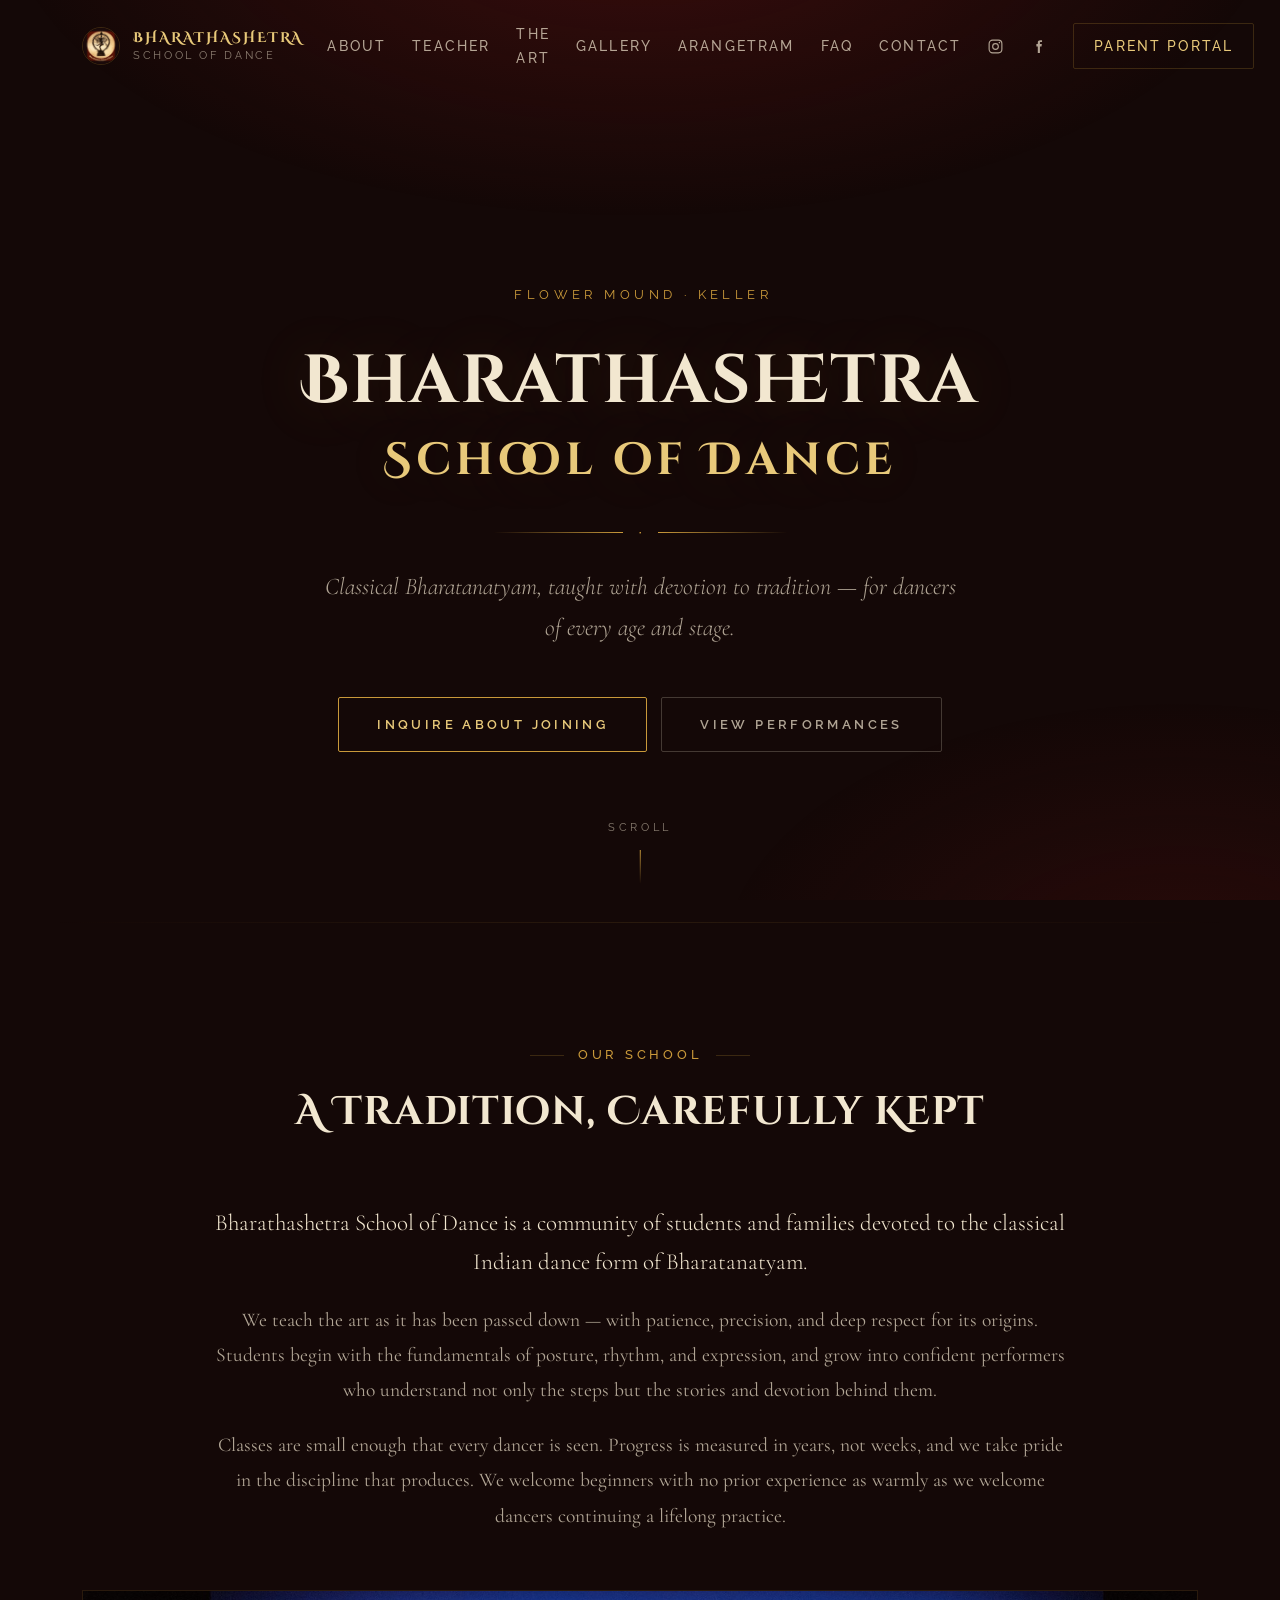
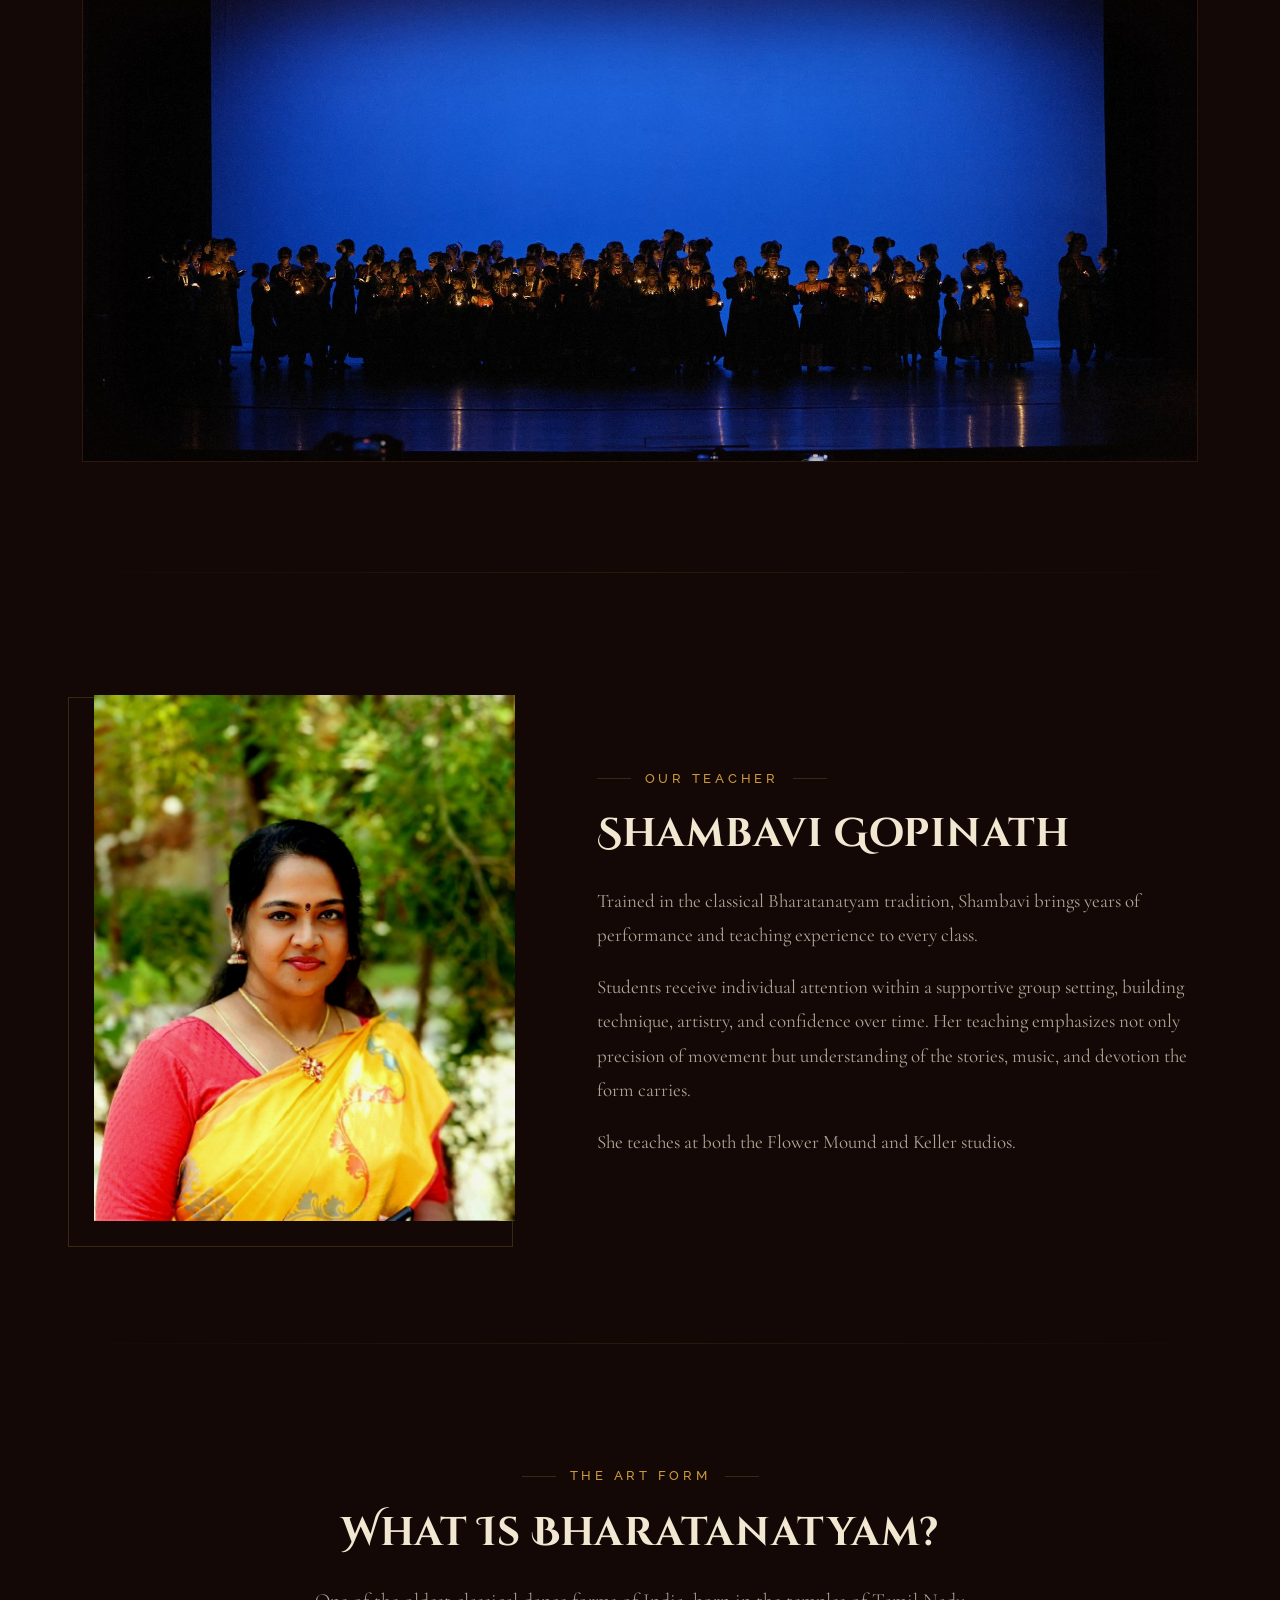
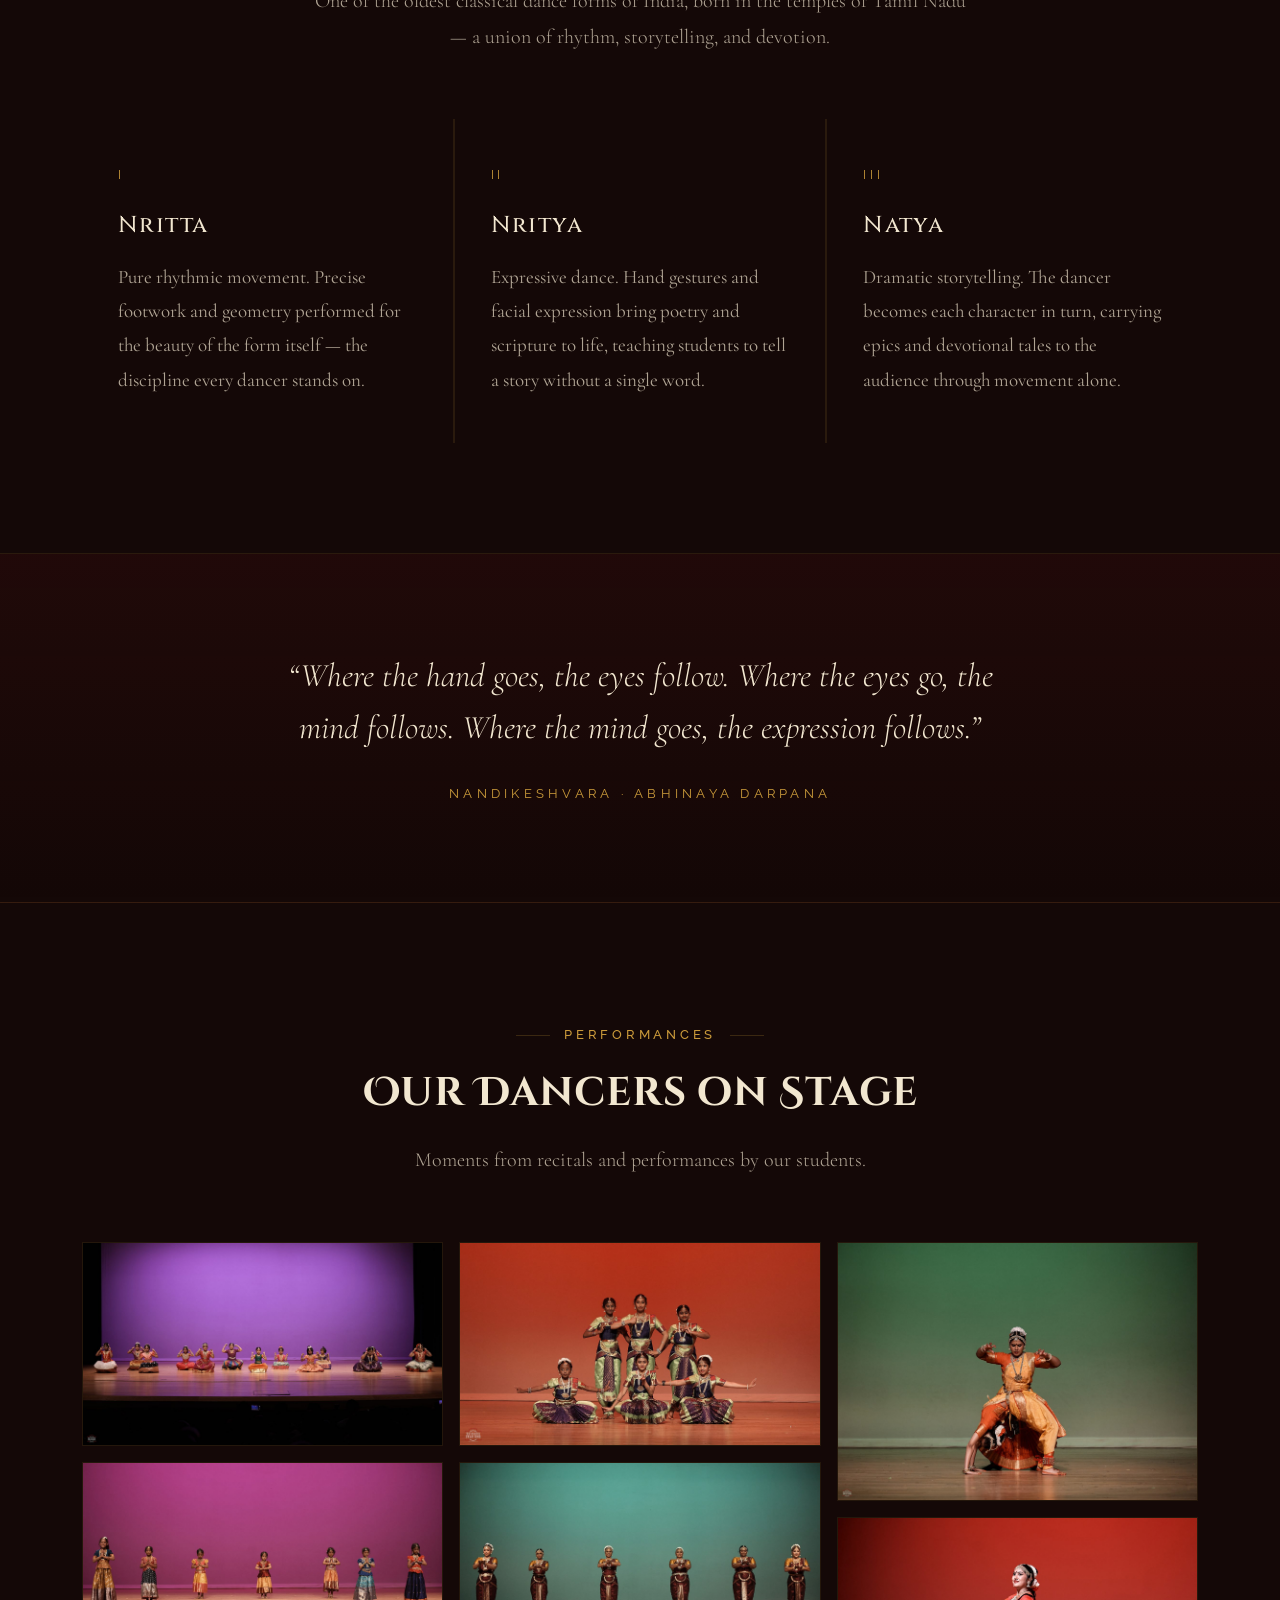
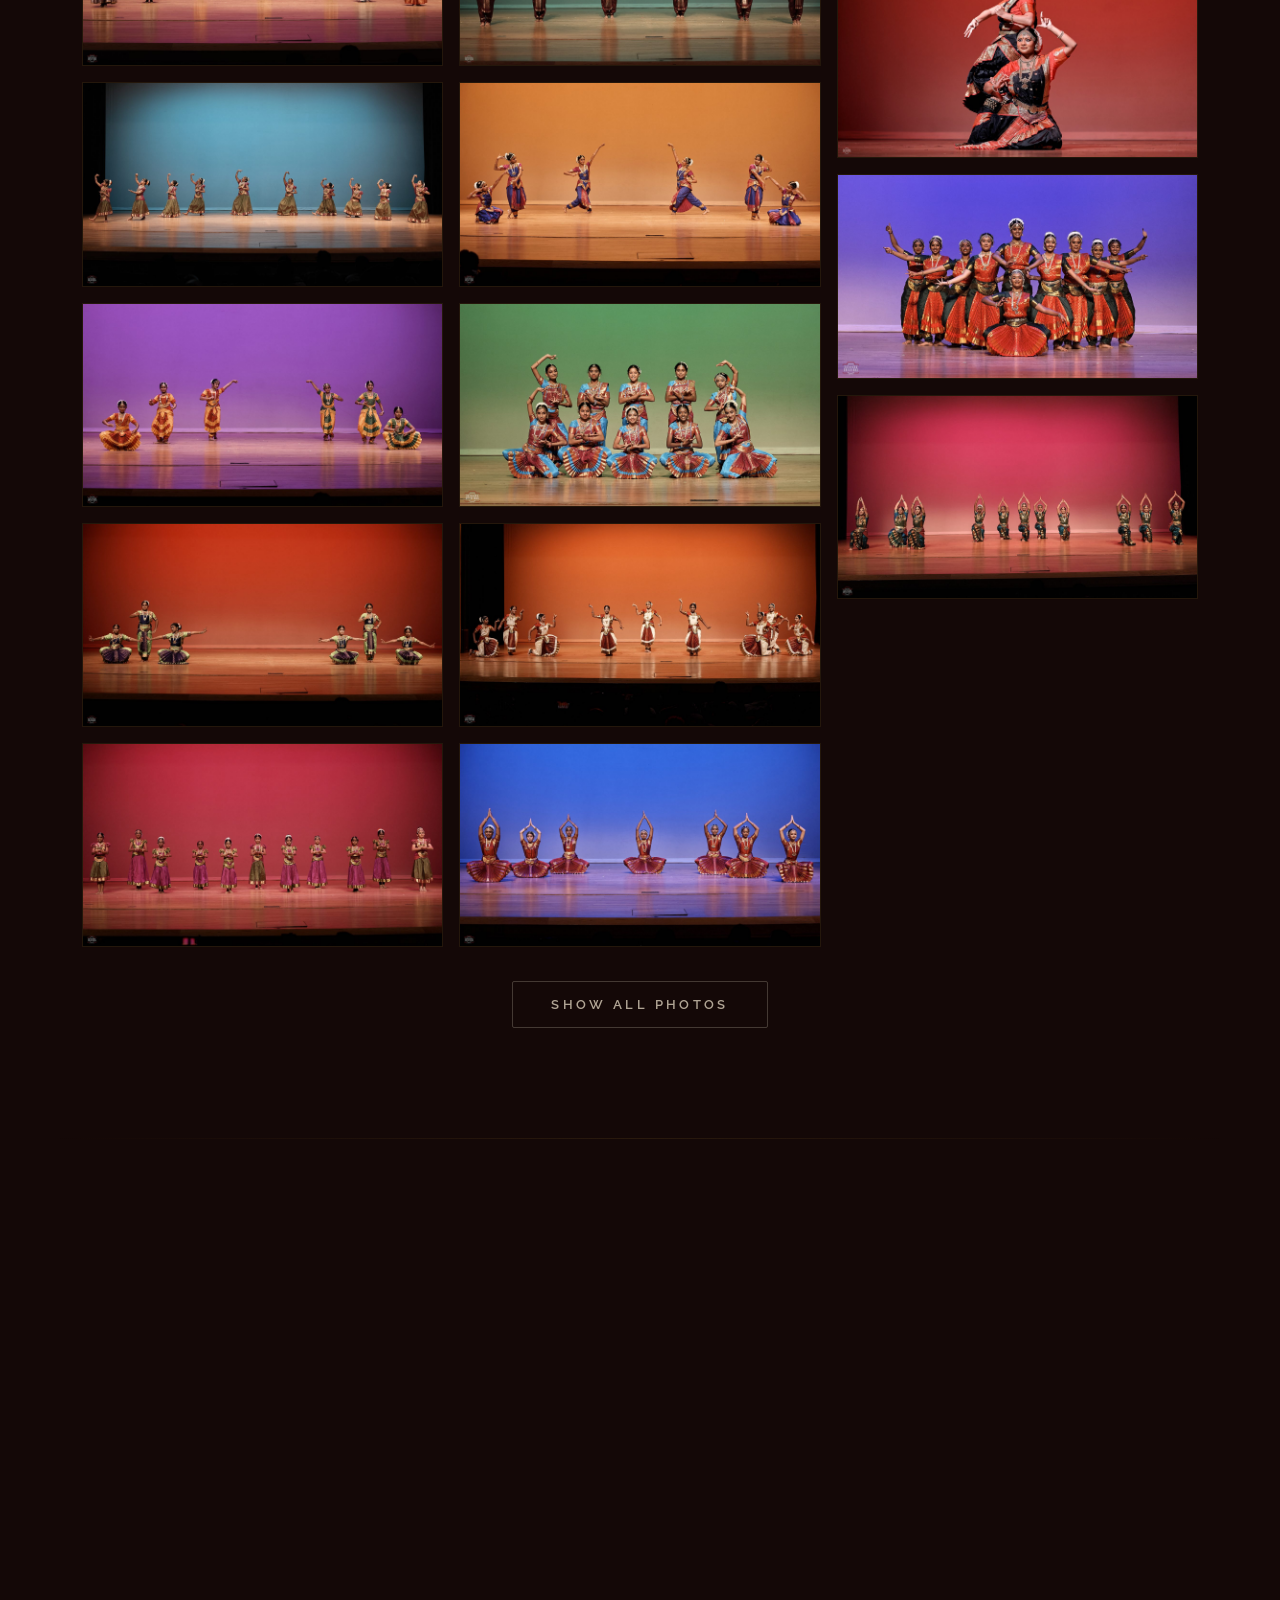
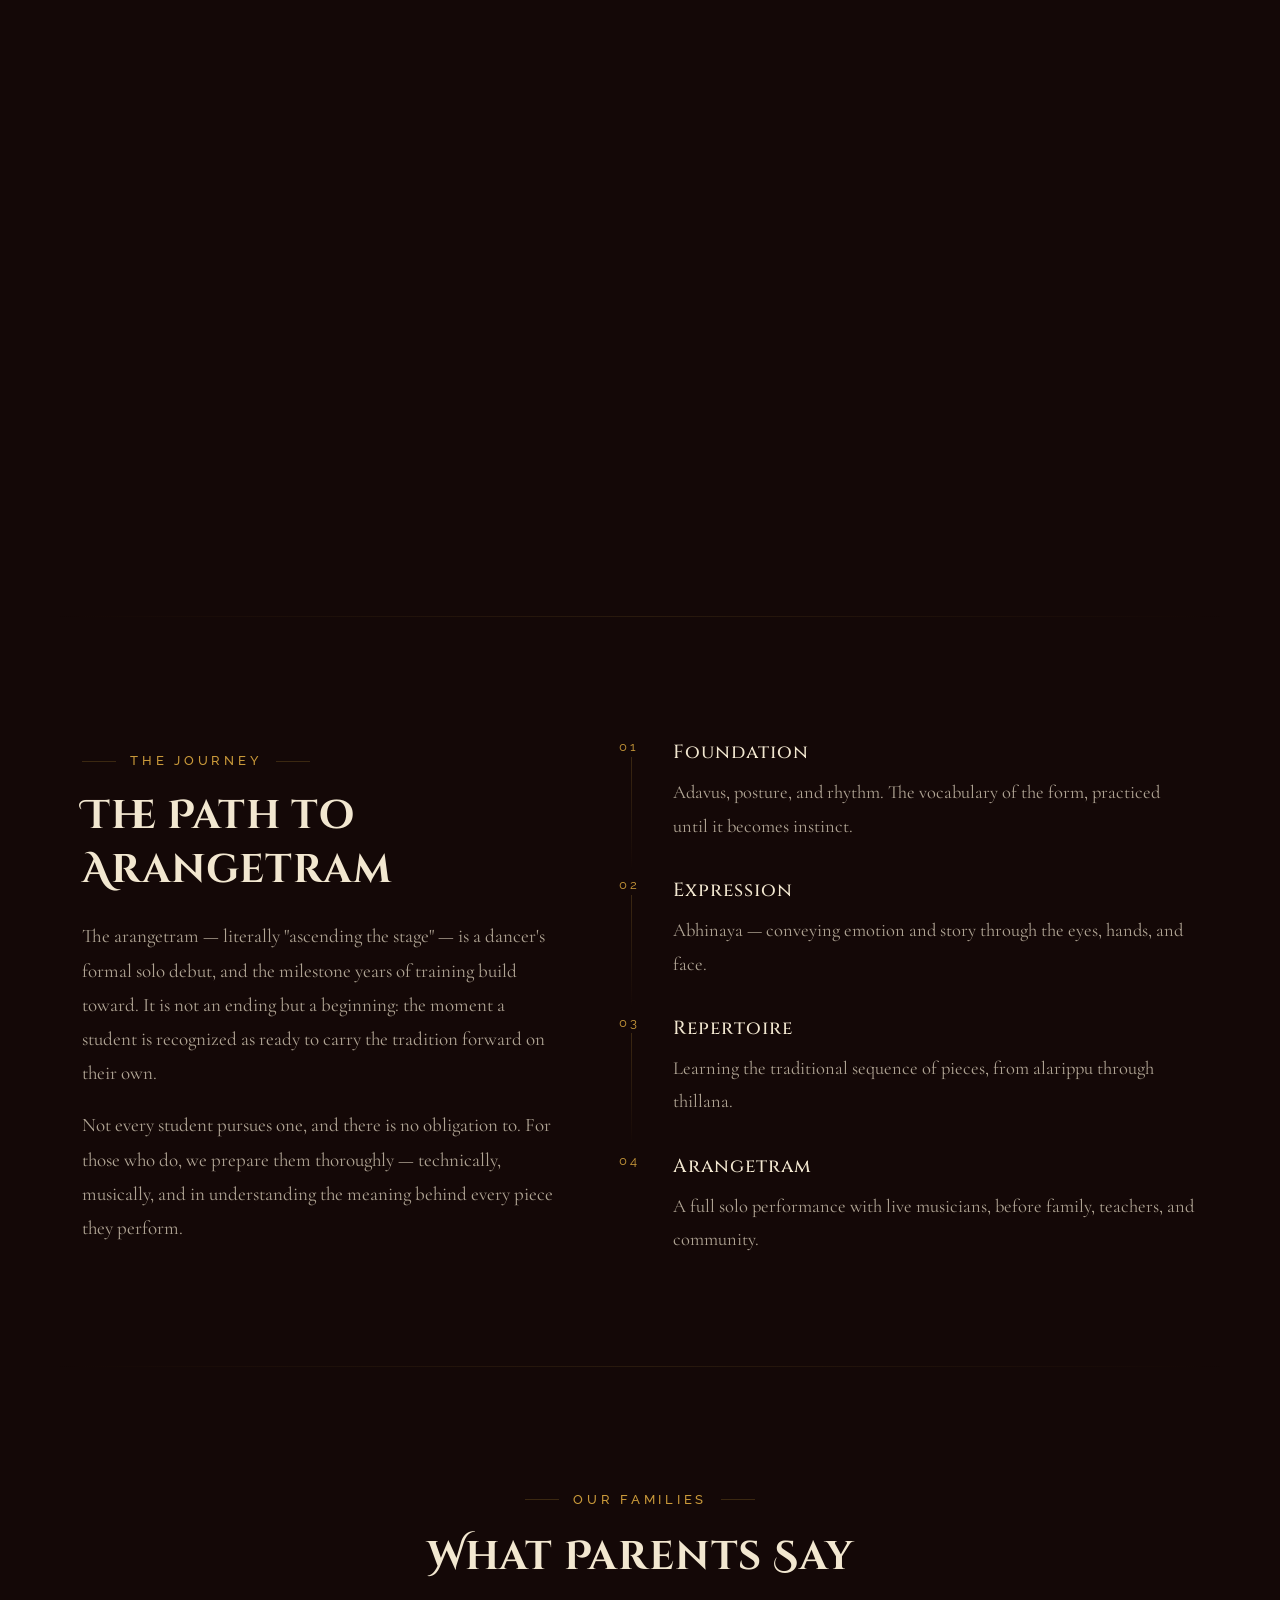
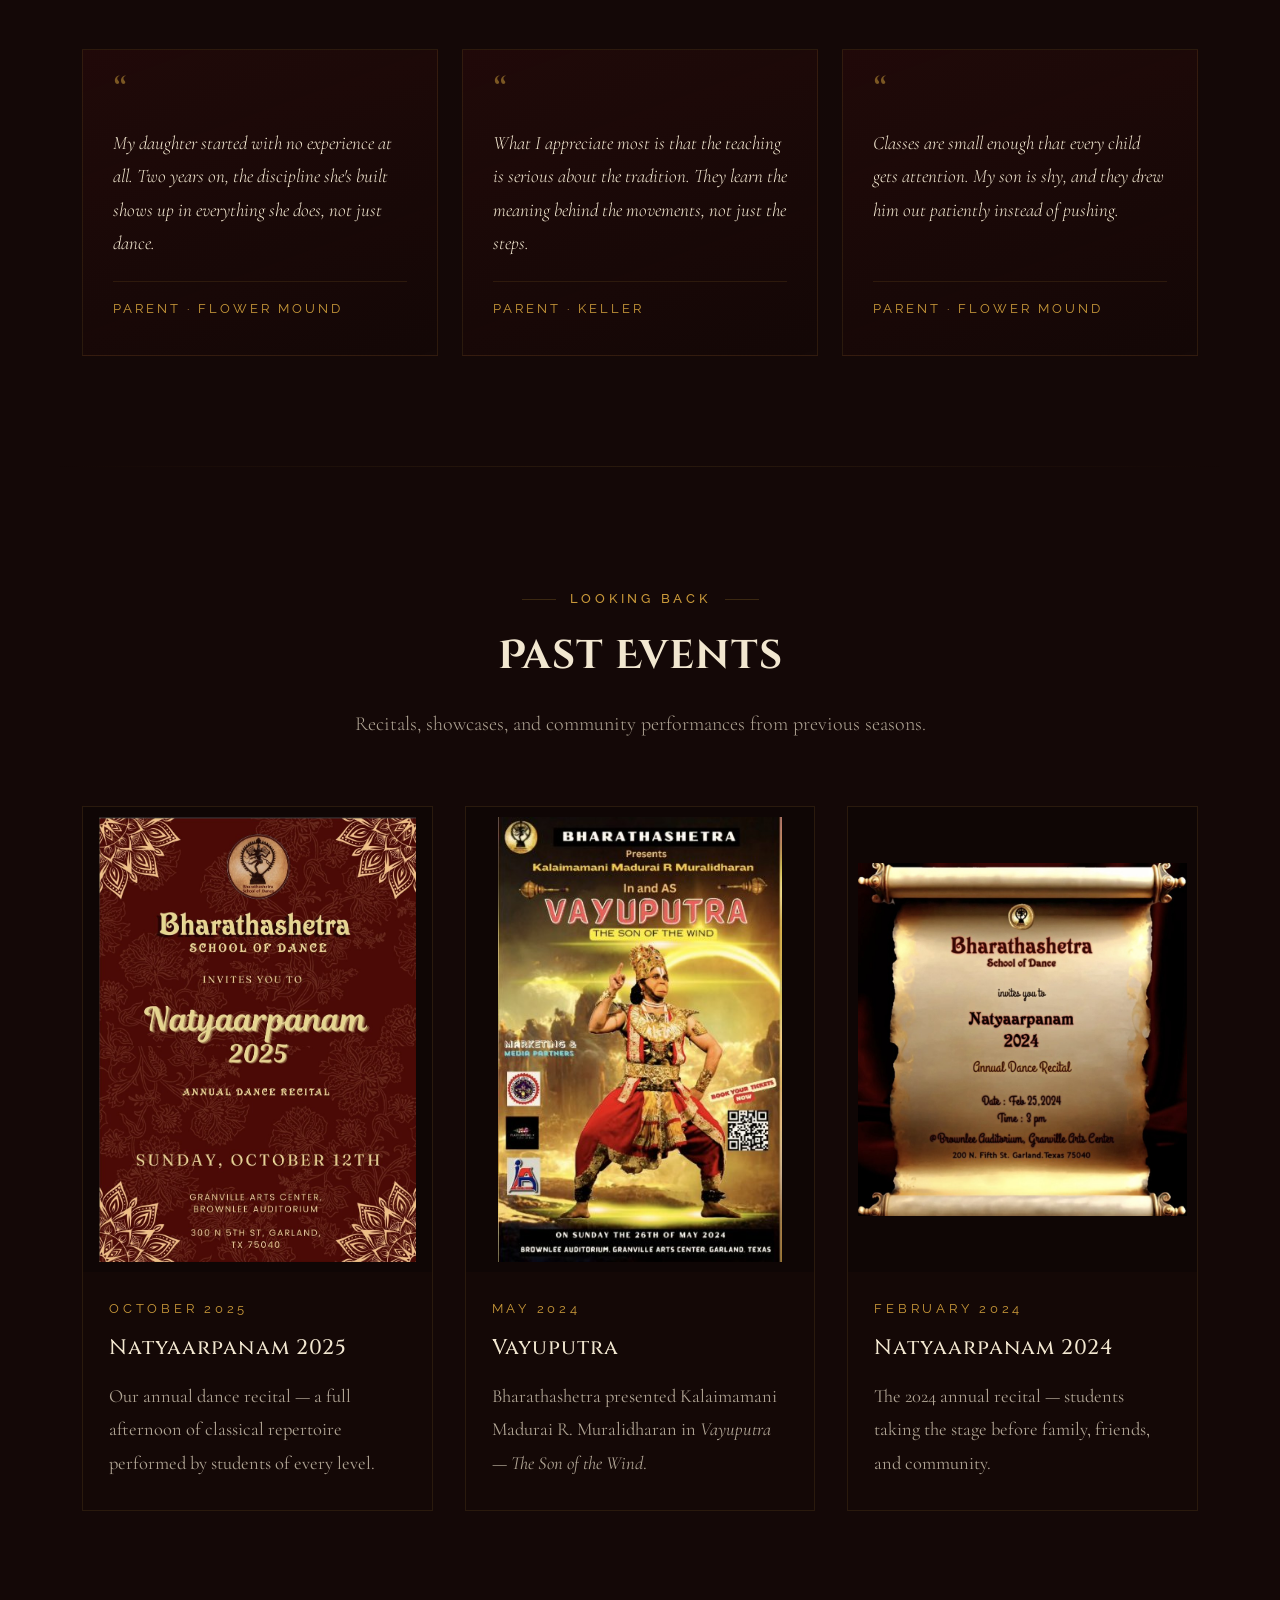
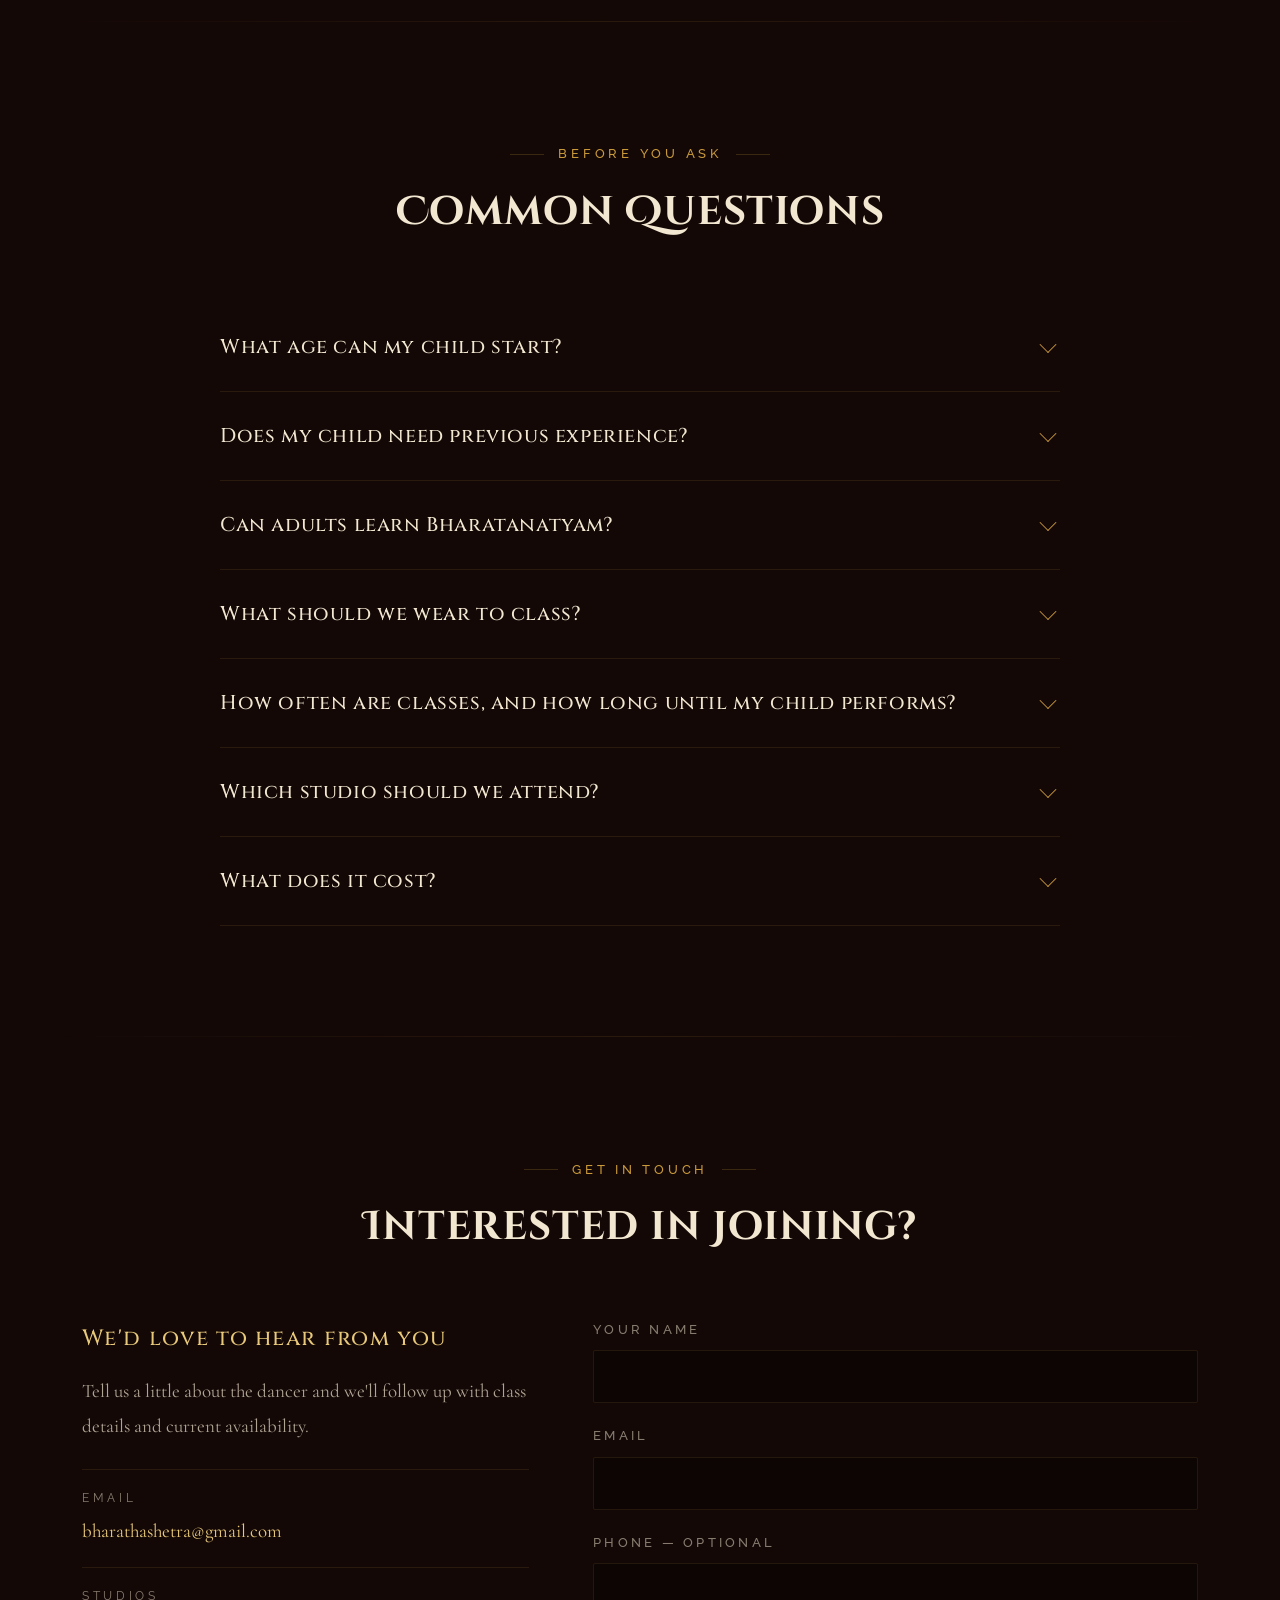
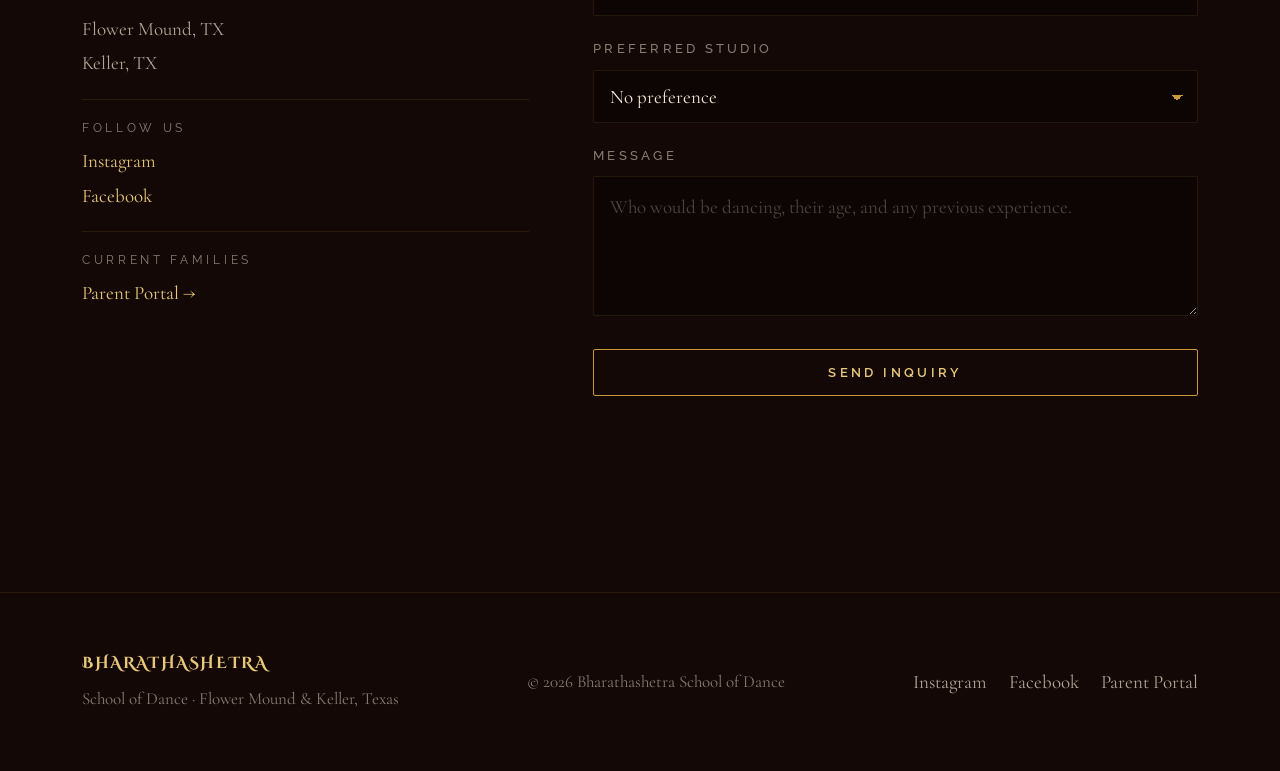
==== site/index.html @ bcf0fc91 "Add Facebook links" ====
<!DOCTYPE html>
<html lang="en">
<head>
<meta charset="UTF-8">
<meta name="viewport" content="width=device-width, initial-scale=1.0, viewport-fit=cover">
<title>Bharathashetra School of Dance | Classical Bharatanatyam</title>

<!-- ===== EDIT ME: this text appears in Google search results ===== -->
<meta name="description" content="Bharathashetra School of Dance offers classical Bharatanatyam training in Flower Mound and Keller, Texas. Classical training for all ages, rooted in tradition. Inquire about joining.">
<meta name="theme-color" content="#140807">
<link rel="canonical" href="https://bharathashetra.org/">

<meta property="og:type" content="website">
<meta property="og:title" content="Bharathashetra School of Dance">
<meta property="og:description" content="Classical Bharatanatyam training in Flower Mound and Keller, Texas — rooted in tradition, for dancers of every age.">
<meta property="og:url" content="https://bharathashetra.org/">
<meta property="og:image" content="https://bharathashetra.org/images/og-image.jpg">
<meta property="og:image:width" content="1200">
<meta property="og:image:height" content="630">
<meta property="og:site_name" content="Bharathashetra School of Dance">
<meta name="twitter:card" content="summary_large_image">

<link rel="icon" type="image/png" sizes="32x32" href="icons/favicon-32.png">
<link rel="apple-touch-icon" href="icons/apple-touch-icon.png">

<!-- ===== ANALYTICS =====
     Privacy-friendly, no cookies, so no cookie banner is required.
     Sign up at plausible.io (or usefathom.com), add bharathashetra.org as a
     site, then uncomment ONE of these lines.

<script defer data-domain="bharathashetra.org" src="https://plausible.io/js/script.js"></script>
<script src="https://cdn.usefathom.com/script.js" data-site="YOUR_SITE_ID" defer></script>
-->

<link rel="preconnect" href="https://fonts.googleapis.com">
<link rel="preconnect" href="https://fonts.gstatic.com" crossorigin>
<link href="https://fonts.googleapis.com/css2?family=Cinzel+Decorative:wght@400;700&family=Cinzel:wght@400;500;600&family=Cormorant+Garamond:ital,wght@0,300;0,400;0,500;0,600;1,300;1,400&family=Raleway:wght@300;400;500;600&display=swap" rel="stylesheet">

<script type="application/ld+json">
{
  "@context": "https://schema.org",
  "@type": "DanceSchool",
  "@id": "https://bharathashetra.org/#school",
  "name": "Bharathashetra School of Dance",
  "description": "Classical Bharatanatyam training for students of all ages, with studios in Flower Mound and Keller, Texas.",
  "url": "https://bharathashetra.org",
  "image": "https://bharathashetra.org/images/og-image.jpg",
  "email": "bharathashetra@gmail.com",
  "sameAs": [
    "https://www.instagram.com/bharathashetra/",
    "https://www.facebook.com/LearnBharathanatyam/"
  ],
  "employee": {
    "@type": "Person",
    "name": "Shambavi Gopinath",
    "jobTitle": "Bharatanatyam Instructor"
  },
  "areaServed": [
    { "@type": "City", "name": "Flower Mound" },
    { "@type": "City", "name": "Keller" },
    { "@type": "City", "name": "Dallas" },
    { "@type": "City", "name": "Fort Worth" }
  ],
  "location": [
    {
      "@type": "Place",
      "name": "Bharathashetra School of Dance — Flower Mound",
      "address": {
        "@type": "PostalAddress",
        "addressLocality": "Flower Mound",
        "addressRegion": "TX",
        "addressCountry": "US"
      }
    },
    {
      "@type": "Place",
      "name": "Bharathashetra School of Dance — Keller",
      "address": {
        "@type": "PostalAddress",
        "addressLocality": "Keller",
        "addressRegion": "TX",
        "addressCountry": "US"
      }
    }
  ]
}
</script>

<!-- FAQ structured data: lets Google show these Q&As directly in results.
     Keep the text here in sync with the FAQ section further down the page. -->
<script type="application/ld+json">
{
  "@context": "https://schema.org",
  "@type": "FAQPage",
  "mainEntity": [
    {
      "@type": "Question",
      "name": "What age can my child start learning Bharatanatyam?",
      "acceptedAnswer": { "@type": "Answer", "text": "Most students begin between ages five and seven, when they can hold focus for a full class and follow rhythmic instruction. We have started dancers both younger and considerably older." }
    },
    {
      "@type": "Question",
      "name": "Does my child need previous dance experience?",
      "acceptedAnswer": { "@type": "Answer", "text": "No. Most of our students begin with none. Beginners are grouped together and taught from the very first position." }
    },
    {
      "@type": "Question",
      "name": "Can adults learn Bharatanatyam?",
      "acceptedAnswer": { "@type": "Answer", "text": "Yes. Adult beginners are welcome, including parents who danced as children and want to return to it." }
    },
    {
      "@type": "Question",
      "name": "What should we wear to class?",
      "acceptedAnswer": { "@type": "Answer", "text": "Comfortable clothing that allows free movement, typically a kurti or leggings with a fitted top. Dance is performed barefoot. Costumes and ankle bells are only needed for performances." }
    },
    {
      "@type": "Question",
      "name": "Where are your studios located?",
      "acceptedAnswer": { "@type": "Answer", "text": "We teach in Flower Mound and Keller, Texas. Most families choose whichever studio is closer to them." }
    }
  ]
}
</script>

<style>
:root{
  --ink:#140807;
  --ink-2:#1D0D0B;
  --crimson:#6E1414;
  --gold:#C9993A;
  --gold-lt:#E8C97A;
  --cream:#F2E7D0;
  --muted:rgba(242,231,208,.70);
  --faint:rgba(242,231,208,.52);
  --hair:rgba(201,153,58,.22);
  --hair-2:rgba(201,153,58,.12);
  --max:1180px;
}

*{margin:0;padding:0;box-sizing:border-box}
html{scroll-behavior:smooth;-webkit-text-size-adjust:100%}

body{
  background:var(--ink);
  color:var(--cream);
  font-family:'Cormorant Garamond',Georgia,serif;
  font-size:19px;
  line-height:1.8;
  font-weight:400;
  overflow-x:hidden;
  -webkit-font-smoothing:antialiased;
}

body::before{
  content:'';position:fixed;inset:0;z-index:0;pointer-events:none;
  background:
    radial-gradient(ellipse 80% 55% at 50% -10%, rgba(110,20,20,.42), transparent 62%),
    radial-gradient(ellipse 60% 50% at 92% 108%, rgba(110,20,20,.24), transparent 60%);
}
.wrap{position:relative;z-index:1}

::selection{background:rgba(201,153,58,.28);color:#fff}

a{color:inherit}
img{display:block;max-width:100%}

:focus-visible{outline:2px solid var(--gold);outline-offset:3px;border-radius:2px}

.skip{
  position:absolute;left:-9999px;top:0;z-index:999;
  background:var(--gold);color:var(--ink);padding:12px 22px;
  font-family:'Raleway',sans-serif;font-size:13px;letter-spacing:.2em;
  text-transform:uppercase;text-decoration:none;
}
.skip:focus{left:12px;top:12px}

/* ============ NAV ============ */
.nav{
  position:sticky;top:0;z-index:200;
  border-bottom:1px solid transparent;
  transition:background .4s ease,border-color .4s ease,backdrop-filter .4s;
}
.nav.stuck{
  background:rgba(20,8,7,.88);
  backdrop-filter:blur(14px) saturate(140%);
  border-bottom-color:var(--hair-2);
}
.nav-in{
  max-width:var(--max);margin:0 auto;
  display:flex;align-items:center;justify-content:space-between;gap:24px;
  padding:18px 32px;
}
.brand{display:flex;align-items:center;gap:13px;text-decoration:none;flex-shrink:0}
.brand img{width:38px;height:38px;border-radius:50%;border:1px solid var(--hair)}
.brand-txt{display:flex;flex-direction:column;line-height:1.15}
.brand-txt b{
  font-family:'Cinzel Decorative',cursive;font-weight:700;font-size:14px;
  letter-spacing:.14em;color:var(--gold-lt);
}
.brand-txt span{
  font-family:'Raleway',sans-serif;font-size:11px;font-weight:400;
  letter-spacing:.24em;text-transform:uppercase;color:var(--faint);margin-top:3px;
}

.links{display:flex;align-items:center;gap:26px}
.links a{
  position:relative;font-family:'Raleway',sans-serif;font-size:13.5px;font-weight:500;
  letter-spacing:.16em;text-transform:uppercase;color:var(--muted);
  text-decoration:none;padding:4px 0;transition:color .3s;
}
.links a::after{
  content:'';position:absolute;left:0;bottom:0;width:0;height:1px;
  background:var(--gold);transition:width .35s ease;
}
.links a:hover{color:var(--gold-lt)}
.links a:hover::after{width:100%}
.links a.pill{
  border:1px solid var(--hair);color:var(--gold-lt);
  padding:10px 20px;border-radius:2px;transition:background .3s,border-color .3s;
  white-space:nowrap;
}
.links a.pill::after{display:none}
.links a.pill:hover{background:rgba(201,153,58,.10);border-color:var(--gold)}

.links a.ig{display:flex;align-items:center;color:var(--muted);padding:0}
.links a.ig::after{display:none}
.links a.ig:hover{color:var(--gold-lt)}

.burger{display:none;background:none;border:0;cursor:pointer;padding:8px;flex-shrink:0}
.burger span{display:block;width:24px;height:1.5px;background:var(--gold-lt);margin:5px 0;transition:.3s}
.burger.open span:nth-child(1){transform:translateY(6.5px) rotate(45deg)}
.burger.open span:nth-child(2){opacity:0}
.burger.open span:nth-child(3){transform:translateY(-6.5px) rotate(-45deg)}

/* ============ HERO ============ */
.hero{
  min-height:92vh;display:flex;flex-direction:column;
  align-items:center;justify-content:center;text-align:center;
  padding:120px 24px 100px;position:relative;
}
.hero .kicker{
  font-family:'Raleway',sans-serif;font-size:13px;font-weight:400;
  letter-spacing:.34em;text-transform:uppercase;color:var(--gold);
  margin-bottom:34px;padding-left:.5em;
}
.hero h1{
  font-family:'Cinzel Decorative',cursive;font-weight:700;
  font-size:clamp(30px,6.2vw,68px);line-height:1.24;letter-spacing:.02em;
  color:var(--cream);
  text-shadow:0 2px 60px rgba(201,153,58,.16);
}
.hero h1 em{
  display:block;font-style:normal;color:var(--gold-lt);
  font-size:.66em;margin-top:.18em;letter-spacing:.1em;
}
.ornament{display:flex;align-items:center;gap:16px;margin:40px 0 30px}
.ornament i{display:block;width:clamp(60px,14vw,130px);height:1px;background:linear-gradient(90deg,transparent,var(--gold))}
.ornament i:last-child{background:linear-gradient(90deg,var(--gold),transparent)}
.ornament b{color:var(--gold);font-size:9px;transform:rotate(45deg);line-height:1}
.hero p{
  font-size:clamp(19px,2.1vw,24px);font-weight:300;font-style:italic;
  color:var(--muted);max-width:640px;line-height:1.7;
}
.cta{display:flex;gap:14px;margin-top:48px;flex-wrap:wrap;justify-content:center}

.btn{
  display:inline-block;padding:15px 38px;border-radius:2px;
  font-family:'Raleway',sans-serif;font-size:13px;font-weight:600;
  letter-spacing:.26em;text-transform:uppercase;text-decoration:none;
  cursor:pointer;transition:all .35s cubic-bezier(.2,.7,.3,1);
}
.btn-a{border:1px solid var(--gold);color:var(--gold-lt);background:transparent}
.btn-a:hover{background:var(--gold);color:var(--ink);transform:translateY(-2px)}
.btn-b{border:1px solid rgba(242,231,208,.22);color:var(--muted);background:transparent}
.btn-b:hover{border-color:var(--gold);color:var(--gold-lt);transform:translateY(-2px)}

.scroll-hint{
  position:absolute;bottom:38px;left:50%;transform:translateX(-50%);
  font-family:'Raleway',sans-serif;font-size:11px;letter-spacing:.34em;
  text-transform:uppercase;color:var(--faint);
}
.scroll-hint::after{
  content:'';display:block;width:1px;height:34px;margin:12px auto 0;
  background:linear-gradient(var(--gold),transparent);
}

/* ============ SECTIONS ============ */
section{max-width:var(--max);margin:0 auto;padding:110px 32px}
.section-head{text-align:center;margin-bottom:64px}
.eyebrow{
  display:inline-flex;align-items:center;gap:14px;
  font-family:'Raleway',sans-serif;font-size:12.5px;font-weight:500;
  letter-spacing:.3em;text-transform:uppercase;color:var(--gold);
  margin-bottom:20px;
}
.eyebrow::before,.eyebrow::after{content:'';width:34px;height:1px;background:var(--hair)}
h2{
  font-family:'Cinzel Decorative',cursive;font-weight:700;
  font-size:clamp(25px,3.6vw,40px);letter-spacing:.02em;color:var(--cream);line-height:1.34;
}
.lede{
  max-width:660px;margin:22px auto 0;color:var(--muted);
  font-size:20px;font-weight:300;line-height:1.8;
}

.divider{max-width:var(--max);margin:0 auto;height:1px;background:linear-gradient(90deg,transparent,var(--hair-2),transparent)}

/* ---- about ---- */
.split{display:grid;grid-template-columns:1.05fr .95fr;gap:70px;align-items:center}
.split-reverse{grid-template-columns:.85fr 1.15fr}
.prose p{color:var(--muted);margin-bottom:20px;font-size:19.5px}
.prose p:last-child{margin-bottom:0}
.prose .first{
  color:var(--cream);font-size:23px;font-weight:300;line-height:1.72;
}
.prose-wide{max-width:860px;margin:0 auto;text-align:center}

/* Wide stage photo beneath the About copy */
.banner{
  margin-top:56px;position:relative;overflow:hidden;
  border:1px solid var(--hair-2);
}
.banner img{width:100%;height:auto;display:block}
.banner::after{
  content:'';position:absolute;inset:0;pointer-events:none;
  box-shadow:inset 0 0 90px rgba(20,8,7,.55);
}

.figure-frame{position:relative;padding:12px}
.figure-frame::before{
  content:'';position:absolute;inset:0;border:1px solid var(--hair);
  transform:translate(14px,14px);pointer-events:none;
}
/* Offset the frame the other way when the photo sits on the left */
.frame-left::before{transform:translate(-14px,14px)}
.figure-frame img,.figure-frame .ph{
  position:relative;width:100%;aspect-ratio:4/5;object-fit:cover;
  background:rgba(0,0,0,.34);
}
.ph{
  display:flex;align-items:center;justify-content:center;text-align:center;padding:24px;
  color:var(--faint);font-family:'Raleway',sans-serif;font-size:12px;
  letter-spacing:.24em;text-transform:uppercase;line-height:2;
  border:1px dashed var(--hair);
}

/* ---- teacher ---- */
.teacher{
  margin-top:80px;padding:46px 48px;border:1px solid var(--hair-2);
  background:linear-gradient(135deg,rgba(110,20,20,.20),rgba(20,8,7,.42));
  position:relative;
}
.teacher::before{
  content:'';position:absolute;top:0;left:0;width:64px;height:1px;background:var(--gold);
}
.teacher h3{
  font-family:'Cinzel',serif;font-weight:500;font-size:22px;
  letter-spacing:.07em;color:var(--gold-lt);margin-bottom:14px;
}
.teacher p{color:var(--muted)}

/* ---- pillars ---- */
.pillars{display:grid;grid-template-columns:repeat(auto-fit,minmax(270px,1fr));gap:2px;background:var(--hair-2)}
.pillar{
  background:var(--ink);padding:46px 36px;
  transition:background .45s ease;position:relative;
}
.pillar::before{
  content:'';position:absolute;top:0;left:0;right:0;height:2px;
  background:var(--gold);transform:scaleX(0);transform-origin:left;transition:transform .5s ease;
}
.pillar:hover{background:var(--ink-2)}
.pillar:hover::before{transform:scaleX(1)}
.pillar .num{
  font-family:'Raleway',sans-serif;font-size:12px;letter-spacing:.3em;
  color:var(--gold);margin-bottom:18px;
}
.pillar h3{
  font-family:'Cinzel',serif;font-weight:500;font-size:23px;
  letter-spacing:.06em;color:var(--cream);margin-bottom:14px;
}
.pillar p{color:var(--muted);font-size:19px}

/* ---- gallery: masonry columns, handles mixed portrait/landscape ---- */
.gallery{
  column-count:3;column-gap:16px;
}
@media (max-width:900px){ .gallery{column-count:2} }
@media (max-width:560px){ .gallery{column-count:1} }

.gallery figure{
  break-inside:avoid;margin:0 0 16px;position:relative;overflow:hidden;
  border:1px solid var(--hair-2);background:rgba(0,0,0,.34);cursor:zoom-in;
  display:block;
}
.gallery img{
  width:100%;height:auto;display:block;
  transition:transform .9s cubic-bezier(.2,.7,.3,1),opacity .5s;
}
.gallery figure:hover img{transform:scale(1.05)}
.gallery figure::after{
  content:'';position:absolute;inset:0;
  background:rgba(20,8,7,.28);opacity:0;transition:opacity .4s;pointer-events:none;
}
.gallery figure:hover::after{opacity:1}
.gallery .ph{aspect-ratio:4/3;min-height:200px}

.gallery-more{text-align:center;margin-top:34px}

/* ---- lightbox ---- */
.lb{
  position:fixed;inset:0;z-index:900;display:none;
  background:rgba(10,4,4,.96);backdrop-filter:blur(6px);
  align-items:center;justify-content:center;padding:64px 24px;
}
.lb.open{display:flex}
.lb img{max-width:min(1200px,92vw);max-height:86vh;width:auto;height:auto;object-fit:contain}
.lb-btn{
  position:absolute;border:1px solid var(--hair);background:rgba(20,8,7,.7);
  color:var(--gold-lt);cursor:pointer;display:flex;align-items:center;justify-content:center;
  transition:background .3s,color .3s;
}
.lb-btn:hover{background:var(--gold);color:var(--ink)}
.lb-close{top:22px;right:22px;width:46px;height:46px;font-size:20px;line-height:1}
.lb-prev,.lb-next{top:50%;transform:translateY(-50%);width:54px;height:54px;font-size:22px;line-height:1}
.lb-prev{left:22px}
.lb-next{right:22px}
.lb-count{
  position:absolute;bottom:24px;left:50%;transform:translateX(-50%);
  font-family:'Raleway',sans-serif;font-size:13px;letter-spacing:.28em;color:var(--faint);
}
@media (max-width:620px){
  .lb{padding:56px 10px}
  .lb-prev,.lb-next{width:44px;height:44px;font-size:18px}
  .lb-prev{left:8px} .lb-next{right:8px}
}

/* ---- events ---- */
.events{display:grid;grid-template-columns:repeat(auto-fit,minmax(280px,1fr));gap:32px}
.event{border:1px solid var(--hair-2);background:rgba(20,8,7,.5);transition:border-color .4s,transform .4s}
.event:hover{border-color:var(--hair);transform:translateY(-4px)}
/* contain, not cover: posters carry dates and venue text that must not be
   cropped, and they arrive in assorted aspect ratios. */
.event .poster,.event .ph{
  width:100%;aspect-ratio:3/4;object-fit:contain;
  background:#0F0605;padding:10px;
}
.event .body{padding:26px 26px 30px}
.event .when{
  font-family:'Raleway',sans-serif;font-size:12.5px;letter-spacing:.3em;
  text-transform:uppercase;color:var(--gold);margin-bottom:10px;
}
.event h3{
  font-family:'Cinzel',serif;font-weight:500;font-size:21px;
  letter-spacing:.05em;color:var(--cream);margin-bottom:12px;
}
.event p{color:var(--muted);font-size:18.5px}

/* ---- quote ---- */
.quote-band{
  border-top:1px solid var(--hair-2);border-bottom:1px solid var(--hair-2);
  background:linear-gradient(180deg,rgba(110,20,20,.14),transparent);
}
.quote-band .inner{max-width:820px;margin:0 auto;padding:96px 32px;text-align:center}
.quote-band p{
  font-size:clamp(23px,3.1vw,33px);font-weight:300;font-style:italic;
  line-height:1.6;color:var(--cream);
}
.quote-band cite{
  display:block;margin-top:28px;font-style:normal;
  font-family:'Raleway',sans-serif;font-size:12.5px;letter-spacing:.34em;
  text-transform:uppercase;color:var(--gold);
}

/* ---- video ---- */
.video-frame{
  position:relative;width:100%;aspect-ratio:16/9;
  border:1px solid var(--hair);background:rgba(0,0,0,.4);overflow:hidden;
}
.video-frame iframe{position:absolute;inset:0;width:100%;height:100%;border:0}
.video-note{
  display:flex;align-items:center;justify-content:center;height:100%;
  text-align:center;padding:32px;color:var(--faint);
  font-family:'Raleway',sans-serif;font-size:13px;letter-spacing:.22em;
  text-transform:uppercase;line-height:2.2;
}

/* ---- arangetram ---- */
.arangetram{display:grid;grid-template-columns:.9fr 1.1fr;gap:64px;align-items:center}
.steps{counter-reset:step;margin-top:8px}
.step{
  position:relative;padding:0 0 30px 54px;counter-increment:step;
}
.step:last-child{padding-bottom:0}
.step::before{
  content:counter(step,decimal-leading-zero);
  position:absolute;left:0;top:0;
  font-family:'Raleway',sans-serif;font-size:13px;letter-spacing:.2em;
  color:var(--gold);
}
.step::after{
  content:'';position:absolute;left:12px;top:22px;bottom:2px;width:1px;
  background:linear-gradient(var(--hair),transparent);
}
.step:last-child::after{display:none}
.step h4{
  font-family:'Cinzel',serif;font-weight:500;font-size:19px;
  letter-spacing:.05em;color:var(--cream);margin-bottom:7px;
}
.step p{color:var(--muted);font-size:18.5px}

/* ---- arangetram slideshow ---- */
.slideshow{margin-top:64px;position:relative}
.slides{
  position:relative;width:100%;aspect-ratio:3/2;overflow:hidden;
  border:1px solid var(--hair);background:rgba(0,0,0,.4);
}
.slide{
  position:absolute;inset:0;opacity:0;transition:opacity .8s ease;
  display:flex;align-items:center;justify-content:center;
}
.slide.active{opacity:1}
.slide img{width:100%;height:100%;object-fit:cover}
.slide .cap{
  position:absolute;left:0;right:0;bottom:0;padding:56px 28px 22px;
  background:linear-gradient(transparent,rgba(10,4,4,.92));text-align:center;
}
.slide .cap b{
  display:block;font-family:'Cinzel',serif;font-weight:500;font-size:22px;
  letter-spacing:.05em;color:var(--cream);
}
.slide .cap span{
  display:block;margin-top:6px;font-family:'Raleway',sans-serif;font-size:12.5px;
  letter-spacing:.3em;text-transform:uppercase;color:var(--gold);
}

.slide-nav{
  position:absolute;top:50%;transform:translateY(-50%);z-index:3;
  width:56px;height:56px;border:1px solid var(--gold);
  background:rgba(20,8,7,.82);color:var(--gold-lt);cursor:pointer;
  font-size:20px;line-height:1;display:flex;align-items:center;justify-content:center;
  transition:background .3s,color .3s,transform .25s;
}
.slide-nav:hover{background:var(--gold);color:var(--ink)}
.slide-nav.prev{left:18px}
.slide-nav.next{right:18px}
.slide-nav.prev:hover{transform:translateY(-50%) translateX(-3px)}
.slide-nav.next:hover{transform:translateY(-50%) translateX(3px)}

.dots{
  display:flex;justify-content:center;gap:9px;flex-wrap:wrap;
  margin-top:22px;
}
.dot{
  width:8px;height:8px;border-radius:50%;border:1px solid var(--gold);
  background:transparent;cursor:pointer;padding:0;transition:background .3s,transform .3s;
}
.dot.active{background:var(--gold);transform:scale(1.35)}

.slides .ph{position:absolute;inset:0;height:100%;border:0}

/* ---- testimonials ---- */
.quotes{display:grid;grid-template-columns:repeat(auto-fit,minmax(290px,1fr));gap:24px}
.quote{
  border:1px solid var(--hair-2);padding:34px 30px;
  background:linear-gradient(160deg,rgba(110,20,20,.14),transparent);
  display:flex;flex-direction:column;
}
.quote .mark{
  font-family:'Cinzel',serif;font-size:44px;color:var(--gold);
  line-height:.6;margin-bottom:16px;opacity:.55;
}
.quote p{color:var(--cream);font-size:19px;font-weight:300;font-style:italic;line-height:1.75;flex:1}
.quote .who{
  margin-top:22px;padding-top:16px;border-top:1px solid var(--hair-2);
  font-family:'Raleway',sans-serif;font-size:12.5px;letter-spacing:.24em;
  text-transform:uppercase;color:var(--gold);
}

/* ---- faq ---- */
.faq{max-width:840px;margin:0 auto}
.faq details{border-bottom:1px solid var(--hair-2)}
.faq summary{
  list-style:none;cursor:pointer;padding:26px 44px 26px 0;position:relative;
  font-family:'Cinzel',serif;font-weight:500;font-size:20px;
  letter-spacing:.03em;color:var(--cream);transition:color .3s;
}
.faq summary::-webkit-details-marker{display:none}
.faq summary:hover{color:var(--gold-lt)}
.faq summary::after{
  content:'';position:absolute;right:6px;top:50%;width:11px;height:11px;
  border-right:1px solid var(--gold);border-bottom:1px solid var(--gold);
  transform:translateY(-70%) rotate(45deg);transition:transform .35s ease;
}
.faq details[open] summary::after{transform:translateY(-30%) rotate(-135deg)}
.faq .answer{padding:0 20px 28px 0;color:var(--muted);font-size:19px}

/* ---- contact ---- */
.contact-grid{display:grid;grid-template-columns:.85fr 1.15fr;gap:64px;align-items:start}
.contact-aside h3{
  font-family:'Cinzel',serif;font-weight:500;font-size:22px;
  letter-spacing:.06em;color:var(--gold-lt);margin-bottom:16px;
}
.contact-aside p{color:var(--muted);margin-bottom:26px}
.contact-item{padding:18px 0;border-top:1px solid var(--hair-2)}
.contact-item .lbl{
  font-family:'Raleway',sans-serif;font-size:11.5px;letter-spacing:.32em;
  text-transform:uppercase;color:var(--faint);margin-bottom:6px;
}
.contact-item a{color:var(--gold-lt);text-decoration:none;font-size:19px;transition:color .3s}
.contact-item a:hover{color:var(--gold)}

.field{margin-bottom:22px}
label{
  display:block;font-family:'Raleway',sans-serif;font-size:12.5px;font-weight:500;
  letter-spacing:.26em;text-transform:uppercase;color:var(--faint);margin-bottom:9px;
}
input,textarea,select{
  width:100%;background:rgba(0,0,0,.32);border:1px solid var(--hair-2);
  border-radius:2px;padding:14px 16px;color:var(--cream);
  font-family:'Cormorant Garamond',serif;font-size:19px;
  transition:border-color .3s,background .3s;
}
select{
  appearance:none;-webkit-appearance:none;cursor:pointer;
  background-image:linear-gradient(45deg,transparent 50%,var(--gold) 50%),linear-gradient(135deg,var(--gold) 50%,transparent 50%);
  background-position:calc(100% - 20px) calc(50% + 2px),calc(100% - 14px) calc(50% + 2px);
  background-size:6px 6px,6px 6px;background-repeat:no-repeat;
}
select option{background:var(--ink);color:var(--cream)}
input::placeholder,textarea::placeholder{color:rgba(242,231,208,.28)}
input:focus,textarea:focus,select:focus{outline:none;border-color:var(--gold);background:rgba(0,0,0,.45)}
textarea{resize:vertical;min-height:140px;line-height:1.7}
.hp{position:absolute;left:-9999px;width:1px;height:1px;overflow:hidden}
#formMsg{margin-top:18px;font-size:18px;min-height:28px}

/* ---- footer ---- */
footer{border-top:1px solid var(--hair-2);margin-top:40px}
.foot-in{
  max-width:var(--max);margin:0 auto;padding:56px 32px;
  display:flex;justify-content:space-between;align-items:center;gap:28px;flex-wrap:wrap;
}
.foot-brand{font-family:'Cinzel Decorative',cursive;font-weight:700;font-size:16px;letter-spacing:.1em;color:var(--gold-lt)}
.foot-in .small{font-size:17px;color:var(--faint)}
.foot-in a{color:var(--muted);text-decoration:none;transition:color .3s}
.foot-in a:hover{color:var(--gold-lt)}

/* ---- reveal ---- */
.rv{opacity:0;transform:translateY(30px);transition:opacity .9s cubic-bezier(.2,.7,.3,1),transform .9s cubic-bezier(.2,.7,.3,1)}
.rv.in{opacity:1;transform:none}

@media (prefers-reduced-motion:reduce){
  .rv{opacity:1;transform:none;transition:none}
  html{scroll-behavior:auto}
  *{animation:none!important}
}

@media (max-width:960px){
  .split,.split-reverse,.contact-grid,.arangetram{grid-template-columns:1fr;gap:48px}
  .figure-frame{max-width:440px;margin:0 auto}
  /* Photo above the text when stacked */
  .split-reverse .figure-frame{order:-1}
}

/* Seven links at 13.5px stop fitting well before phone width, so the
   collapsed menu takes over on small laptops and tablets too. */
@media (max-width:1080px){
  .nav-in{padding:14px 20px}
  .burger{display:block}
  .links{
    position:fixed;inset:64px 0 auto 0;flex-direction:column;gap:0;
    background:rgba(20,8,7,.98);backdrop-filter:blur(14px);
    border-bottom:1px solid var(--hair-2);
    max-height:0;overflow:hidden;transition:max-height .45s ease;
  }
  .links.open{max-height:560px}
  .links a{width:100%;text-align:center;padding:16px 20px;border-top:1px solid var(--hair-2)}
  .links a::after{display:none}
  .links a.ig{justify-content:center}
  .links a.pill{margin:16px auto 22px;width:auto;display:inline-block;padding:11px 26px}
}

@media (max-width:760px){
  body{font-size:18px}
  section{padding:76px 22px}
  .teacher{padding:34px 26px}
  .pillar{padding:36px 28px}
  .quote-band .inner{padding:68px 24px}
  .foot-in{flex-direction:column;text-align:center;gap:16px}
}
</style>
</head>

<body>
<a class="skip" href="#about">Skip to content</a>
<div class="wrap">

<nav class="nav" id="nav">
  <div class="nav-in">
    <a class="brand" href="#top">
      <img src="images/logo.png" alt="" onerror="this.remove()">
      <span class="brand-txt">
        <b>BHARATHASHETRA</b>
        <span>School of Dance</span>
      </span>
    </a>
    <button class="burger" id="burger" aria-label="Menu" aria-expanded="false"><span></span><span></span><span></span></button>
    <div class="links" id="links">
      <a href="#about">About</a>
      <a href="#teacher">Teacher</a>
      <a href="#tradition">The Art</a>
      <a href="#gallery">Gallery</a>
      <a href="#arangetram">Arangetram</a>
      <a href="#faq">FAQ</a>
      <a href="#contact">Contact</a>
      <a class="ig" href="https://www.instagram.com/bharathashetra/" target="_blank" rel="noopener" aria-label="Instagram"><svg viewBox="0 0 24 24" width="17" height="17" fill="none" stroke="currentColor" stroke-width="1.6" aria-hidden="true"><rect x="3" y="3" width="18" height="18" rx="5"/><circle cx="12" cy="12" r="4"/><circle cx="17.5" cy="6.5" r="1.1" fill="currentColor" stroke="none"/></svg></a>
      <a class="ig" href="https://www.facebook.com/LearnBharathanatyam/" target="_blank" rel="noopener" aria-label="Facebook"><svg viewBox="0 0 24 24" width="17" height="17" fill="currentColor" aria-hidden="true"><path d="M14 8.5V7c0-.8.2-1.2 1.3-1.2H17V3h-2.5C11.6 3 11 4.6 11 6.7v1.8H9V12h2v9h3v-9h2.3l.4-3.5H14z"/></svg></a>
      <a class="pill" href="https://portal.bharathashetra.org">Parent Portal</a>
    </div>
  </div>
</nav>

<header class="hero" id="top">
  <div class="kicker">Flower Mound &middot; Keller</div>
  <h1>Bharathashetra<em>School of Dance</em></h1>
  <div class="ornament"><i></i><b>◆</b><i></i></div>
  <!-- ===== EDIT ME ===== -->
  <p>Classical Bharatanatyam, taught with devotion to tradition — for dancers of every age and stage.</p>
  <div class="cta">
    <a class="btn btn-a" href="#contact">Inquire About Joining</a>
    <a class="btn btn-b" href="#gallery">View Performances</a>
  </div>
  <div class="scroll-hint">Scroll</div>
</header>

<div class="divider"></div>

<!-- ============ ABOUT ============ -->
<section id="about" class="rv">
  <div class="section-head">
    <div class="eyebrow">Our School</div>
    <h2>A Tradition, Carefully Kept</h2>
  </div>

  <div class="prose prose-wide">
    <!-- ===== EDIT ME: the school's real story ===== -->
    <p class="first">Bharathashetra School of Dance is a community of students and families devoted to the classical Indian dance form of Bharatanatyam.</p>
    <p>We teach the art as it has been passed down — with patience, precision, and deep respect for its origins. Students begin with the fundamentals of posture, rhythm, and expression, and grow into confident performers who understand not only the steps but the stories and devotion behind them.</p>
    <p>Classes are small enough that every dancer is seen. Progress is measured in years, not weeks, and we take pride in the discipline that produces. We welcome beginners with no prior experience as warmly as we welcome dancers continuing a lifelong practice.</p>
  </div>

  <figure class="banner">
    <img src="images/school-stage.jpg" alt="Students of Bharathashetra School of Dance on stage holding lamps" loading="lazy">
  </figure>
</section>

<div class="divider"></div>

<!-- ============ TEACHER ============ -->
<section id="teacher" class="rv">
  <div class="split split-reverse">
    <div class="figure-frame frame-left">
      <img src="images/instructor.jpg" alt="Shambavi Gopinath, instructor at Bharathashetra School of Dance"
           onerror="this.outerHTML='&lt;div class=\'ph\'&gt;Add photo to<br>site/images/instructor.jpg&lt;/div&gt;'">
    </div>
    <div>
      <div class="eyebrow" style="margin-bottom:18px">Our Teacher</div>
      <!-- ===== EDIT ME: lineage, years teaching, credentials, arangetram ===== -->
      <h2 style="text-align:left">Shambavi Gopinath</h2>
      <p style="color:var(--muted);margin-top:22px">Trained in the classical Bharatanatyam tradition, Shambavi brings years of performance and teaching experience to every class.</p>
      <p style="color:var(--muted);margin-top:18px">Students receive individual attention within a supportive group setting, building technique, artistry, and confidence over time. Her teaching emphasizes not only precision of movement but understanding of the stories, music, and devotion the form carries.</p>
      <p style="color:var(--muted);margin-top:18px">She teaches at both the Flower Mound and Keller studios.</p>
    </div>
  </div>
</section>

<div class="divider"></div>

<!-- ============ TRADITION ============ -->
<section id="tradition" class="rv">
  <div class="section-head">
    <div class="eyebrow">The Art Form</div>
    <h2>What Is Bharatanatyam?</h2>
    <p class="lede">One of the oldest classical dance forms of India, born in the temples of Tamil Nadu — a union of rhythm, storytelling, and devotion.</p>
  </div>

  <div class="pillars">
    <div class="pillar">
      <div class="num">I</div>
      <h3>Nritta</h3>
      <p>Pure rhythmic movement. Precise footwork and geometry performed for the beauty of the form itself — the discipline every dancer stands on.</p>
    </div>
    <div class="pillar">
      <div class="num">II</div>
      <h3>Nritya</h3>
      <p>Expressive dance. Hand gestures and facial expression bring poetry and scripture to life, teaching students to tell a story without a single word.</p>
    </div>
    <div class="pillar">
      <div class="num">III</div>
      <h3>Natya</h3>
      <p>Dramatic storytelling. The dancer becomes each character in turn, carrying epics and devotional tales to the audience through movement alone.</p>
    </div>
  </div>
</section>

<!-- ============ QUOTE ============ -->
<div class="quote-band rv">
  <div class="inner">
    <!-- ===== EDIT ME: a line about your teaching philosophy ===== -->
    <p>“Where the hand goes, the eyes follow. Where the eyes go, the mind follows. Where the mind goes, the expression follows.”</p>
    <cite>Nandikeshvara &middot; Abhinaya Darpana</cite>
  </div>
</div>

<!-- ============ GALLERY ============ -->
<section id="gallery" class="rv">
  <div class="section-head">
    <div class="eyebrow">Performances</div>
    <h2>Our Dancers on Stage</h2>
    <p class="lede">Moments from recitals and performances by our students.</p>
  </div>

  <!-- ===== EDIT ME =====
       Drop photos into site/images/ as gallery-1.jpg, gallery-2.jpg, ...
       Any slot without a matching file removes itself automatically, so you
       can add photos gradually. To go past 16, copy another <figure> line.
  -->
  <div class="gallery" id="galleryGrid">
    <figure><img src="images/gallery-1.jpg" alt="Bharatanatyam performance by students of Bharathashetra School of Dance" loading="lazy"></figure>
    <figure><img src="images/gallery-2.jpg" alt="Bharatanatyam performance by students of Bharathashetra School of Dance" loading="lazy"></figure>
    <figure><img src="images/gallery-3.jpg" alt="Bharatanatyam performance by students of Bharathashetra School of Dance" loading="lazy"></figure>
    <figure><img src="images/gallery-4.jpg" alt="Bharatanatyam performance by students of Bharathashetra School of Dance" loading="lazy"></figure>
    <figure><img src="images/gallery-5.jpg" alt="Bharatanatyam performance by students of Bharathashetra School of Dance" loading="lazy"></figure>
    <figure><img src="images/gallery-6.jpg" alt="Bharatanatyam performance by students of Bharathashetra School of Dance" loading="lazy"></figure>
    <figure><img src="images/gallery-7.jpg" alt="Bharatanatyam performance by students of Bharathashetra School of Dance" loading="lazy"></figure>
    <figure><img src="images/gallery-8.jpg" alt="Bharatanatyam performance by students of Bharathashetra School of Dance" loading="lazy"></figure>
    <figure><img src="images/gallery-9.jpg" alt="Bharatanatyam performance by students of Bharathashetra School of Dance" loading="lazy"></figure>
    <figure><img src="images/gallery-10.jpg" alt="Bharatanatyam performance by students of Bharathashetra School of Dance" loading="lazy"></figure>
    <figure><img src="images/gallery-11.jpg" alt="Bharatanatyam performance by students of Bharathashetra School of Dance" loading="lazy"></figure>
    <figure><img src="images/gallery-12.jpg" alt="Bharatanatyam performance by students of Bharathashetra School of Dance" loading="lazy"></figure>
    <figure><img src="images/gallery-13.jpg" alt="Bharatanatyam performance by students of Bharathashetra School of Dance" loading="lazy"></figure>
    <figure><img src="images/gallery-14.jpg" alt="Bharatanatyam performance by students of Bharathashetra School of Dance" loading="lazy"></figure>
    <figure><img src="images/gallery-15.jpg" alt="Bharatanatyam performance by students of Bharathashetra School of Dance" loading="lazy"></figure>
    <figure><img src="images/gallery-16.jpg" alt="Bharatanatyam performance by students of Bharathashetra School of Dance" loading="lazy"></figure>
  </div>
  <div class="gallery-more" id="galleryMore" hidden>
    <button class="btn btn-b" id="galleryMoreBtn" type="button">Show All Photos</button>
  </div>
</section>

<div class="divider"></div>

<!-- ============ VIDEO ============ -->
<section id="watch" class="rv">
  <div class="section-head">
    <div class="eyebrow">In Motion</div>
    <h2>See Our Dancers Perform</h2>
    <p class="lede">A glimpse of what years of training look like on stage.</p>
  </div>

  <div class="video-frame">
    <!-- ===== EDIT ME =====
         Replace the placeholder below with a YouTube embed. On the video,
         click Share -> Embed, copy the <iframe>, and paste it here:

         <iframe src="https://www.youtube.com/embed/VIDEO_ID"
                 title="Bharathashetra School of Dance"
                 allow="accelerometer; autoplay; clipboard-write; encrypted-media; gyroscope; picture-in-picture"
                 allowfullscreen loading="lazy"></iframe>
    -->
    <div class="video-note">
      Add a performance video here<br>
      &mdash;<br>
      YouTube &rarr; Share &rarr; Embed
    </div>
  </div>
</section>

<div class="divider"></div>

<!-- ============ ARANGETRAM ============ -->
<section id="arangetram" class="rv">
  <div class="arangetram">
    <div>
      <div class="eyebrow" style="margin-bottom:18px">The Journey</div>
      <h2 style="text-align:left">The Path to Arangetram</h2>
      <!-- ===== EDIT ME ===== -->
      <p style="color:var(--muted);margin-top:22px">
        The arangetram &mdash; literally "ascending the stage" &mdash; is a dancer's
        formal solo debut, and the milestone years of training build toward.
        It is not an ending but a beginning: the moment a student is recognized
        as ready to carry the tradition forward on their own.
      </p>
      <p style="color:var(--muted);margin-top:18px">
        Not every student pursues one, and there is no obligation to. For those
        who do, we prepare them thoroughly &mdash; technically, musically, and
        in understanding the meaning behind every piece they perform.
      </p>
    </div>

    <div class="steps">
      <div class="step">
        <h4>Foundation</h4>
        <p>Adavus, posture, and rhythm. The vocabulary of the form, practiced until it becomes instinct.</p>
      </div>
      <div class="step">
        <h4>Expression</h4>
        <p>Abhinaya &mdash; conveying emotion and story through the eyes, hands, and face.</p>
      </div>
      <div class="step">
        <h4>Repertoire</h4>
        <p>Learning the traditional sequence of pieces, from alarippu through thillana.</p>
      </div>
      <div class="step">
        <h4>Arangetram</h4>
        <p>A full solo performance with live musicians, before family, teachers, and community.</p>
      </div>
    </div>
  </div>

  <!-- ===== ARANGETRAM SLIDESHOW =====
       EDIT ME: one <figure class="slide"> per dancer. Drop photos into
       site/images/ as arangetram-1.jpg, arangetram-2.jpg, and so on.
       Ask each dancer (and their family) before publishing name + photo.
  -->
  <!-- ===== HIDDEN FOR NOW =====
       The graduates slideshow is hidden until all ten arangetram photos are
       ready. To bring it back, delete the word `hidden` from the div below.
       Photos go in site/images/ as arangetram-1.jpg … arangetram-10.jpg, and
       any slot without a file removes itself automatically.
  -->
  <div class="slideshow" id="slideshow" hidden>
    <div class="section-head" style="margin-bottom:28px">
      <div class="eyebrow">Our Graduates</div>
      <h2 style="font-size:clamp(22px,2.8vw,32px)">Dancers Who Have Debuted</h2>
    </div>

    <div class="slides" id="slides">
      <figure class="slide active">
        <img src="images/arangetram-1.jpg" alt="Arangetram performance" loading="lazy">
        <figcaption class="cap"><b>Ananya Pradeep</b><span>Arangetram</span></figcaption>
      </figure>
      <figure class="slide">
        <img src="images/arangetram-2.jpg" alt="Arangetram performance" loading="lazy">
        <figcaption class="cap"><b>Dancer Name</b><span>Arangetram &middot; Year</span></figcaption>
      </figure>
      <figure class="slide">
        <img src="images/arangetram-3.jpg" alt="Arangetram performance" loading="lazy">
        <figcaption class="cap"><b>Dancer Name</b><span>Arangetram &middot; Year</span></figcaption>
      </figure>
      <figure class="slide">
        <img src="images/arangetram-4.jpg" alt="Arangetram performance" loading="lazy">
        <figcaption class="cap"><b>Dancer Name</b><span>Arangetram &middot; Year</span></figcaption>
      </figure>
      <figure class="slide">
        <img src="images/arangetram-5.jpg" alt="Arangetram performance" loading="lazy">
        <figcaption class="cap"><b>Dancer Name</b><span>Arangetram &middot; Year</span></figcaption>
      </figure>
      <figure class="slide">
        <img src="images/arangetram-6.jpg" alt="Arangetram performance" loading="lazy">
        <figcaption class="cap"><b>Dancer Name</b><span>Arangetram &middot; Year</span></figcaption>
      </figure>
      <figure class="slide">
        <img src="images/arangetram-7.jpg" alt="Arangetram performance" loading="lazy">
        <figcaption class="cap"><b>Dancer Name</b><span>Arangetram &middot; Year</span></figcaption>
      </figure>
      <figure class="slide">
        <img src="images/arangetram-8.jpg" alt="Arangetram performance" loading="lazy">
        <figcaption class="cap"><b>Dancer Name</b><span>Arangetram &middot; Year</span></figcaption>
      </figure>
      <figure class="slide">
        <img src="images/arangetram-9.jpg" alt="Arangetram performance" loading="lazy">
        <figcaption class="cap"><b>Dancer Name</b><span>Arangetram &middot; Year</span></figcaption>
      </figure>
      <figure class="slide">
        <img src="images/arangetram-10.jpg" alt="Arangetram performance" loading="lazy">
        <figcaption class="cap"><b>Dancer Name</b><span>Arangetram &middot; Year</span></figcaption>
      </figure>

      <button class="slide-nav prev" id="slidePrev" aria-label="Previous">&#10094;</button>
      <button class="slide-nav next" id="slideNext" aria-label="Next">&#10095;</button>
    </div>

    <div class="dots" id="slideDots"></div>
  </div>
</section>

<div class="divider"></div>

<!-- ============ TESTIMONIALS ============ -->
<section id="families" class="rv">
  <div class="section-head">
    <div class="eyebrow">Our Families</div>
    <h2>What Parents Say</h2>
  </div>

  <div class="quotes">
    <!-- ===== EDIT ME: replace with real quotes. Ask parents for permission
         first, and first name + city is plenty for attribution. ===== -->
    <figure class="quote">
      <div class="mark">&ldquo;</div>
      <p>My daughter started with no experience at all. Two years on, the discipline she's built shows up in everything she does, not just dance.</p>
      <figcaption class="who">Parent &middot; Flower Mound</figcaption>
    </figure>
    <figure class="quote">
      <div class="mark">&ldquo;</div>
      <p>What I appreciate most is that the teaching is serious about the tradition. They learn the meaning behind the movements, not just the steps.</p>
      <figcaption class="who">Parent &middot; Keller</figcaption>
    </figure>
    <figure class="quote">
      <div class="mark">&ldquo;</div>
      <p>Classes are small enough that every child gets attention. My son is shy, and they drew him out patiently instead of pushing.</p>
      <figcaption class="who">Parent &middot; Flower Mound</figcaption>
    </figure>
  </div>
</section>

<div class="divider"></div>

<!-- ============ EVENTS ============ -->
<section id="events" class="rv">
  <div class="section-head">
    <div class="eyebrow">Looking Back</div>
    <h2>Past Events</h2>
    <p class="lede">Recitals, showcases, and community performances from previous seasons.</p>
  </div>

  <div class="events">
    <!-- ===== EDIT ME: one block per event; posters go in site/images/ ===== -->
    <article class="event">
      <img class="poster" src="images/event-1.jpg" alt="Natyaarpanam 2025 annual dance recital poster" loading="lazy">
      <div class="body">
        <div class="when">October 2025</div>
        <h3>Natyaarpanam 2025</h3>
        <p>Our annual dance recital &mdash; a full afternoon of classical repertoire performed by students of every level.</p>
      </div>
    </article>
    <article class="event">
      <img class="poster" src="images/event-2.jpg" alt="Vayuputra, The Son of the Wind, performance poster" loading="lazy">
      <div class="body">
        <div class="when">May 2024</div>
        <h3>Vayuputra</h3>
        <p>Bharathashetra presented Kalaimamani Madurai R. Muralidharan in <em>Vayuputra &mdash; The Son of the Wind</em>.</p>
      </div>
    </article>
    <article class="event">
      <img class="poster" src="images/event-3.jpg" alt="Natyaarpanam 2024 annual dance recital poster" loading="lazy">
      <div class="body">
        <div class="when">February 2024</div>
        <h3>Natyaarpanam 2024</h3>
        <p>The 2024 annual recital &mdash; students taking the stage before family, friends, and community.</p>
      </div>
    </article>
  </div>
</section>

<div class="divider"></div>

<!-- ============ FAQ ============ -->
<section id="faq" class="rv">
  <div class="section-head">
    <div class="eyebrow">Before You Ask</div>
    <h2>Common Questions</h2>
  </div>

  <div class="faq">
    <!-- ===== EDIT ME: adjust every answer to match how you actually run classes ===== -->
    <details>
      <summary>What age can my child start?</summary>
      <div class="answer">Most students begin between ages five and seven, when they can hold focus for a full class and follow rhythmic instruction. That said, we have started dancers both younger and considerably older &mdash; get in touch and we'll advise based on the individual child.</div>
    </details>
    <details>
      <summary>Does my child need previous experience?</summary>
      <div class="answer">Not at all. Most of our students begin with none. Beginners are grouped together and taught from the very first position, so nobody is trying to catch up with dancers who started earlier.</div>
    </details>
    <details>
      <summary>Can adults learn Bharatanatyam?</summary>
      <div class="answer">Yes. Adult beginners are welcome, including parents who danced as children and want to return to it. Progress looks different but the form rewards patience at any age.</div>
    </details>
    <details>
      <summary>What should we wear to class?</summary>
      <div class="answer">For regular classes, comfortable clothing that allows free movement &mdash; typically a kurti or leggings with a fitted top. Dance is performed barefoot. Costumes and ankle bells are only needed for performances, and we'll guide you well in advance.</div>
    </details>
    <details>
      <summary>How often are classes, and how long until my child performs?</summary>
      <div class="answer">Contact us for current class days and times at each studio. Students typically take part in a group recital within their first year or two. We also provide details for performances outside our annual recital.</div>
    </details>
    <details>
      <summary>Which studio should we attend?</summary>
      <div class="answer">We teach in Flower Mound and Keller. Most families choose whichever is closer &mdash; mention your preference when you get in touch and we'll let you know what's available there.</div>
    </details>
    <details>
      <summary>What does it cost?</summary>
      <div class="answer">Tuition is monthly, with separate fees for recital costumes and events. Please contact us for current rates &mdash; we're happy to walk through what a year looks like.</div>
    </details>
  </div>
</section>

<div class="divider"></div>

<!-- ============ CONTACT ============ -->
<section id="contact" class="rv">
  <div class="section-head">
    <div class="eyebrow">Get in Touch</div>
    <h2>Interested in Joining?</h2>
  </div>

  <div class="contact-grid">
    <aside class="contact-aside">
      <h3>We'd love to hear from you</h3>
      <p>Tell us a little about the dancer and we'll follow up with class details and current availability.</p>
      <!-- ===== EDIT ME: confirm what you want public ===== -->
      <div class="contact-item">
        <div class="lbl">Email</div>
        <a href="mailto:bharathashetra@gmail.com">bharathashetra@gmail.com</a>
      </div>
      <div class="contact-item">
        <div class="lbl">Studios</div>
        <span style="color:var(--muted)">Flower Mound, TX<br>Keller, TX</span>
      </div>
      <div class="contact-item">
        <div class="lbl">Follow Us</div>
        <a href="https://www.instagram.com/bharathashetra/" target="_blank" rel="noopener">Instagram</a><br>
        <a href="https://www.facebook.com/LearnBharathanatyam/" target="_blank" rel="noopener">Facebook</a>
      </div>
      <div class="contact-item">
        <div class="lbl">Current Families</div>
        <a href="https://portal.bharathashetra.org">Parent Portal &rarr;</a>
      </div>
    </aside>

    <form id="inquiryForm" novalidate>
      <div class="field">
        <label for="f-name">Your Name</label>
        <input id="f-name" type="text" autocomplete="name" required>
      </div>
      <div class="field">
        <label for="f-email">Email</label>
        <input id="f-email" type="email" autocomplete="email" required>
      </div>
      <div class="field">
        <label for="f-phone">Phone — optional</label>
        <input id="f-phone" type="tel" autocomplete="tel">
      </div>
      <div class="field">
        <label for="f-location">Preferred Studio</label>
        <select id="f-location">
          <option value="">No preference</option>
          <option>Flower Mound</option>
          <option>Keller</option>
        </select>
      </div>
      <div class="field">
        <label for="f-message">Message</label>
        <textarea id="f-message" required placeholder="Who would be dancing, their age, and any previous experience."></textarea>
      </div>
      <div class="hp" aria-hidden="true">
        <label for="f-website">Leave blank</label>
        <input id="f-website" type="text" tabindex="-1" autocomplete="off">
      </div>
      <button class="btn btn-a" type="submit" id="submitBtn" style="width:100%">Send Inquiry</button>
      <div id="formMsg" role="status" aria-live="polite"></div>
    </form>
  </div>
</section>

<!-- ============ LIGHTBOX ============ -->
<div class="lb" id="lb" role="dialog" aria-modal="true" aria-label="Photo viewer">
  <button class="lb-btn lb-close" id="lbClose" aria-label="Close">&#10005;</button>
  <button class="lb-btn lb-prev"  id="lbPrev"  aria-label="Previous photo">&#10094;</button>
  <img id="lbImg" src="" alt="">
  <button class="lb-btn lb-next"  id="lbNext"  aria-label="Next photo">&#10095;</button>
  <div class="lb-count" id="lbCount"></div>
</div>

<footer>
  <div class="foot-in">
    <div>
      <div class="foot-brand">BHARATHASHETRA</div>
      <div class="small" style="margin-top:6px">School of Dance &middot; Flower Mound &amp; Keller, Texas</div>
    </div>
    <div class="small">&copy; <span id="year"></span> Bharathashetra School of Dance</div>
    <div style="display:flex;gap:22px;align-items:center">
      <a href="https://www.instagram.com/bharathashetra/" target="_blank" rel="noopener">Instagram</a>
      <a href="https://www.facebook.com/LearnBharathanatyam/" target="_blank" rel="noopener">Facebook</a>
      <a href="https://portal.bharathashetra.org">Parent Portal</a>
    </div>
  </div>
</footer>

</div>

<script>
document.getElementById('year').textContent = new Date().getFullYear();

// Nav background once scrolled past the top
const nav = document.getElementById('nav');
const onScroll = () => nav.classList.toggle('stuck', window.scrollY > 40);
onScroll();
addEventListener('scroll', onScroll, { passive: true });

// Mobile menu
const burger = document.getElementById('burger');
const links = document.getElementById('links');
burger.addEventListener('click', () => {
  const open = links.classList.toggle('open');
  burger.classList.toggle('open', open);
  burger.setAttribute('aria-expanded', String(open));
});
links.querySelectorAll('a').forEach(a => a.addEventListener('click', () => {
  links.classList.remove('open');
  burger.classList.remove('open');
  burger.setAttribute('aria-expanded', 'false');
}));

// Reveal on scroll
// Reveal on scroll. Guarded so that on a browser without IntersectionObserver
// the content simply shows immediately, instead of the exception killing every
// script that follows (gallery, slideshow, contact form).
if ('IntersectionObserver' in window) {
  const io = new IntersectionObserver((entries) => {
    entries.forEach(e => { if (e.isIntersecting) { e.target.classList.add('in'); io.unobserve(e.target); } });
  }, { threshold: 0.06, rootMargin: '0px 0px -40px 0px' });
  document.querySelectorAll('.rv').forEach(el => io.observe(el));
} else {
  document.querySelectorAll('.rv').forEach(el => el.classList.add('in'));
}

// ---- Gallery: drop empty slots, cap the initial view, lightbox ----
(function () {
  const grid = document.getElementById('galleryGrid');
  const lb   = document.getElementById('lb');
  if (!grid || !lb) return;

  const INITIAL = 9;                 // shown before "Show All Photos"
  const moreWrap = document.getElementById('galleryMore');
  const moreBtn  = document.getElementById('galleryMoreBtn');
  const lbImg    = document.getElementById('lbImg');
  const lbCount  = document.getElementById('lbCount');

  let live = [];      // figures whose image actually loaded
  let idx = 0;

  // A slot with no matching file removes itself, so unused placeholders
  // never render as broken images.
  grid.querySelectorAll('figure').forEach(fig => {
    const img = fig.querySelector('img');
    img.addEventListener('error', () => { fig.remove(); settle(); });
    img.addEventListener('load',  settle);
  });

  let settleTimer = null;
  function settle() {
    clearTimeout(settleTimer);
    settleTimer = setTimeout(build, 60);
  }

  function build() {
    live = Array.from(grid.querySelectorAll('figure'));

    if (!live.length) {
      grid.innerHTML = '<div class="ph">Add photos to site/images/ as gallery-1.jpg, gallery-2.jpg …</div>';
      moreWrap.hidden = true;
      return;
    }

    live.forEach((fig, n) => {
      fig.hidden = n >= INITIAL && !grid.dataset.expanded;
      fig.onclick = () => open(n);
      fig.tabIndex = 0;
      fig.onkeydown = (e) => { if (e.key === 'Enter' || e.key === ' ') { e.preventDefault(); open(n); } };
    });

    moreWrap.hidden = live.length <= INITIAL || grid.dataset.expanded === 'true';
  }

  moreBtn.addEventListener('click', () => {
    grid.dataset.expanded = 'true';
    build();
  });

  function open(n) {
    idx = n;
    show();
    lb.classList.add('open');
    document.body.style.overflow = 'hidden';
    document.getElementById('lbClose').focus();
  }
  function close() {
    lb.classList.remove('open');
    document.body.style.overflow = '';
  }
  function show() {
    const src = live[idx].querySelector('img').src;
    lbImg.src = src;
    lbImg.alt = live[idx].querySelector('img').alt || '';
    lbCount.textContent = `${idx + 1} / ${live.length}`;
  }
  const nextImg = () => { idx = (idx + 1) % live.length; show(); };
  const prevImg = () => { idx = (idx - 1 + live.length) % live.length; show(); };

  document.getElementById('lbClose').addEventListener('click', close);
  document.getElementById('lbNext').addEventListener('click', nextImg);
  document.getElementById('lbPrev').addEventListener('click', prevImg);
  lb.addEventListener('click', (e) => { if (e.target === lb) close(); });

  document.addEventListener('keydown', (e) => {
    if (!lb.classList.contains('open')) return;
    if (e.key === 'Escape') close();
    if (e.key === 'ArrowRight') nextImg();
    if (e.key === 'ArrowLeft') prevImg();
  });

  // Swipe
  let x0 = null;
  lb.addEventListener('touchstart', (e) => { x0 = e.touches[0].clientX; }, { passive: true });
  lb.addEventListener('touchend', (e) => {
    if (x0 === null) return;
    const dx = e.changedTouches[0].clientX - x0;
    if (Math.abs(dx) > 45) (dx < 0 ? nextImg : prevImg)();
    x0 = null;
  }, { passive: true });

  build();
})();

// ---- Arangetram slideshow ----
(function () {
  const wrap = document.getElementById('slides');
  if (!wrap) return;

  const dotsBox = document.getElementById('slideDots');

  // Drop any slot whose photo doesn't exist yet, so unfilled dancers don't
  // appear as blank slides. Runs before the carousel is wired up.
  const pending = Array.from(wrap.querySelectorAll('.slide'));
  let settled = 0;
  pending.forEach(fig => {
    const img = fig.querySelector('img');
    const done = (ok) => { if (!ok) fig.remove(); if (++settled === pending.length) init(); };
    if (img.complete) { done(img.naturalWidth > 0); }
    else {
      img.addEventListener('load',  () => done(true),  { once: true });
      img.addEventListener('error', () => done(false), { once: true });
    }
  });
  if (!pending.length) init();

  let slides = [], i = 0, timer = null;
  const DELAY = 4000;

  function init() {
  slides = Array.from(wrap.querySelectorAll('.slide'));
  if (!slides.length) { wrap.closest('.slideshow').style.display = 'none'; return; }
  slides[0].classList.add('active');

  const single = slides.length < 2;
  if (single) {
    if (dotsBox) dotsBox.style.display = 'none';
    wrap.querySelectorAll('.slide-nav').forEach(b => b.style.display = 'none');
    return;
  }

  const dots = slides.map((_, n) => {
    const b = document.createElement('button');
    b.className = 'dot' + (n === 0 ? ' active' : '');
    b.type = 'button';
    b.setAttribute('aria-label', `Slide ${n + 1}`);
    b.addEventListener('click', () => { go(n); restart(); });
    dotsBox.appendChild(b);
    return b;
  });

  function go(n) {
    i = (n + slides.length) % slides.length;
    slides.forEach((s, k) => s.classList.toggle('active', k === i));
    dots.forEach((d, k) => d.classList.toggle('active', k === i));
  }

  const next = () => go(i + 1);
  const prev = () => go(i - 1);

  function start() {
    const reduced = window.matchMedia &&
                    window.matchMedia('(prefers-reduced-motion: reduce)').matches;
    if (reduced) return;
    timer = setInterval(next, DELAY);
  }
  function restart() { clearInterval(timer); start(); }

  document.getElementById('slideNext').addEventListener('click', () => { next(); restart(); });
  document.getElementById('slidePrev').addEventListener('click', () => { prev(); restart(); });

  // Pause while the visitor is looking at it
  wrap.addEventListener('mouseenter', () => clearInterval(timer));
  wrap.addEventListener('mouseleave', restart);

  // Arrow keys when the slideshow is on screen
  document.addEventListener('keydown', (e) => {
    const r = wrap.getBoundingClientRect();
    if (r.bottom < 0 || r.top > innerHeight) return;
    if (e.key === 'ArrowRight') { next(); restart(); }
    if (e.key === 'ArrowLeft') { prev(); restart(); }
  });

  // Swipe on touch devices
  let x0 = null;
  wrap.addEventListener('touchstart', (e) => { x0 = e.touches[0].clientX; }, { passive: true });
  wrap.addEventListener('touchend', (e) => {
    if (x0 === null) return;
    const dx = e.changedTouches[0].clientX - x0;
    if (Math.abs(dx) > 45) { dx < 0 ? next() : prev(); restart(); }
    x0 = null;
  }, { passive: true });

  go(0);
  start();
  }   // end init()
})();

// Contact form -> portal API
const API = 'https://portal.bharathashetra.org/api/contact/public-inquiry';

document.getElementById('inquiryForm').addEventListener('submit', async (e) => {
  e.preventDefault();
  const msgEl = document.getElementById('formMsg');
  const btn = document.getElementById('submitBtn');
  const show = (t, ok) => { msgEl.textContent = t; msgEl.style.color = ok ? '#7FBF9B' : '#E39A98'; };

  const payload = {
    name:     document.getElementById('f-name').value.trim(),
    email:    document.getElementById('f-email').value.trim(),
    phone:    document.getElementById('f-phone').value.trim(),
    location: document.getElementById('f-location').value,
    message:  document.getElementById('f-message').value.trim(),
    website:  document.getElementById('f-website').value.trim()
  };

  if (!payload.name || !payload.email || !payload.message) {
    return show('Please fill in your name, email, and a message.', false);
  }
  if (!/^[^@\s]+@[^@\s]+\.[^@\s]+$/.test(payload.email)) {
    return show('Please enter a valid email address.', false);
  }

  btn.disabled = true; btn.style.opacity = '.55';
  show('Sending…', true);

  try {
    const resp = await fetch(API, {
      method: 'POST',
      headers: { 'Content-Type': 'application/json' },
      body: JSON.stringify(payload)
    });
    const body = await resp.json().catch(() => ({}));
    if (!resp.ok) throw new Error(body.error || 'Something went wrong.');
    e.target.reset();
    show('Thank you — we will be in touch soon.', true);
  } catch (err) {
    show(err.message + ' You can also email bharathashetra@gmail.com directly.', false);
  } finally {
    btn.disabled = false; btn.style.opacity = '1';
  }
});
</script>
</body>
</html>
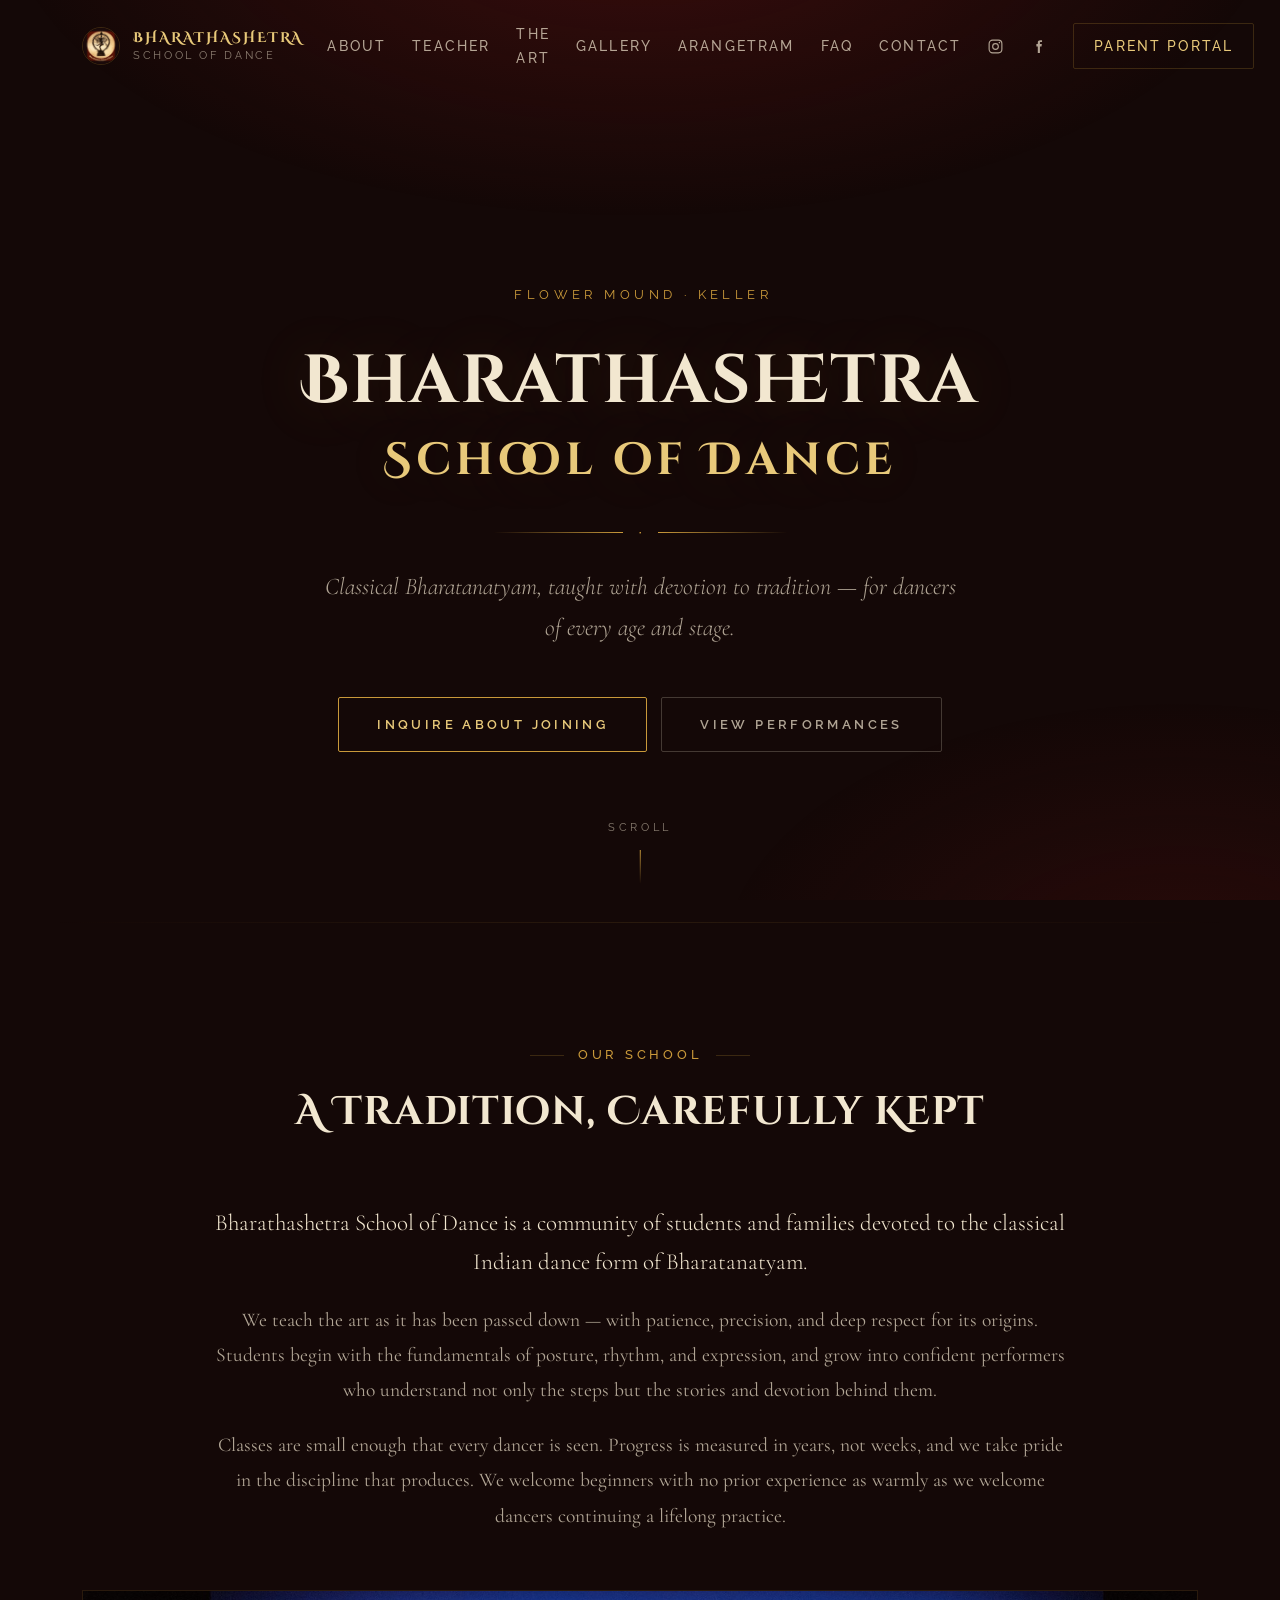
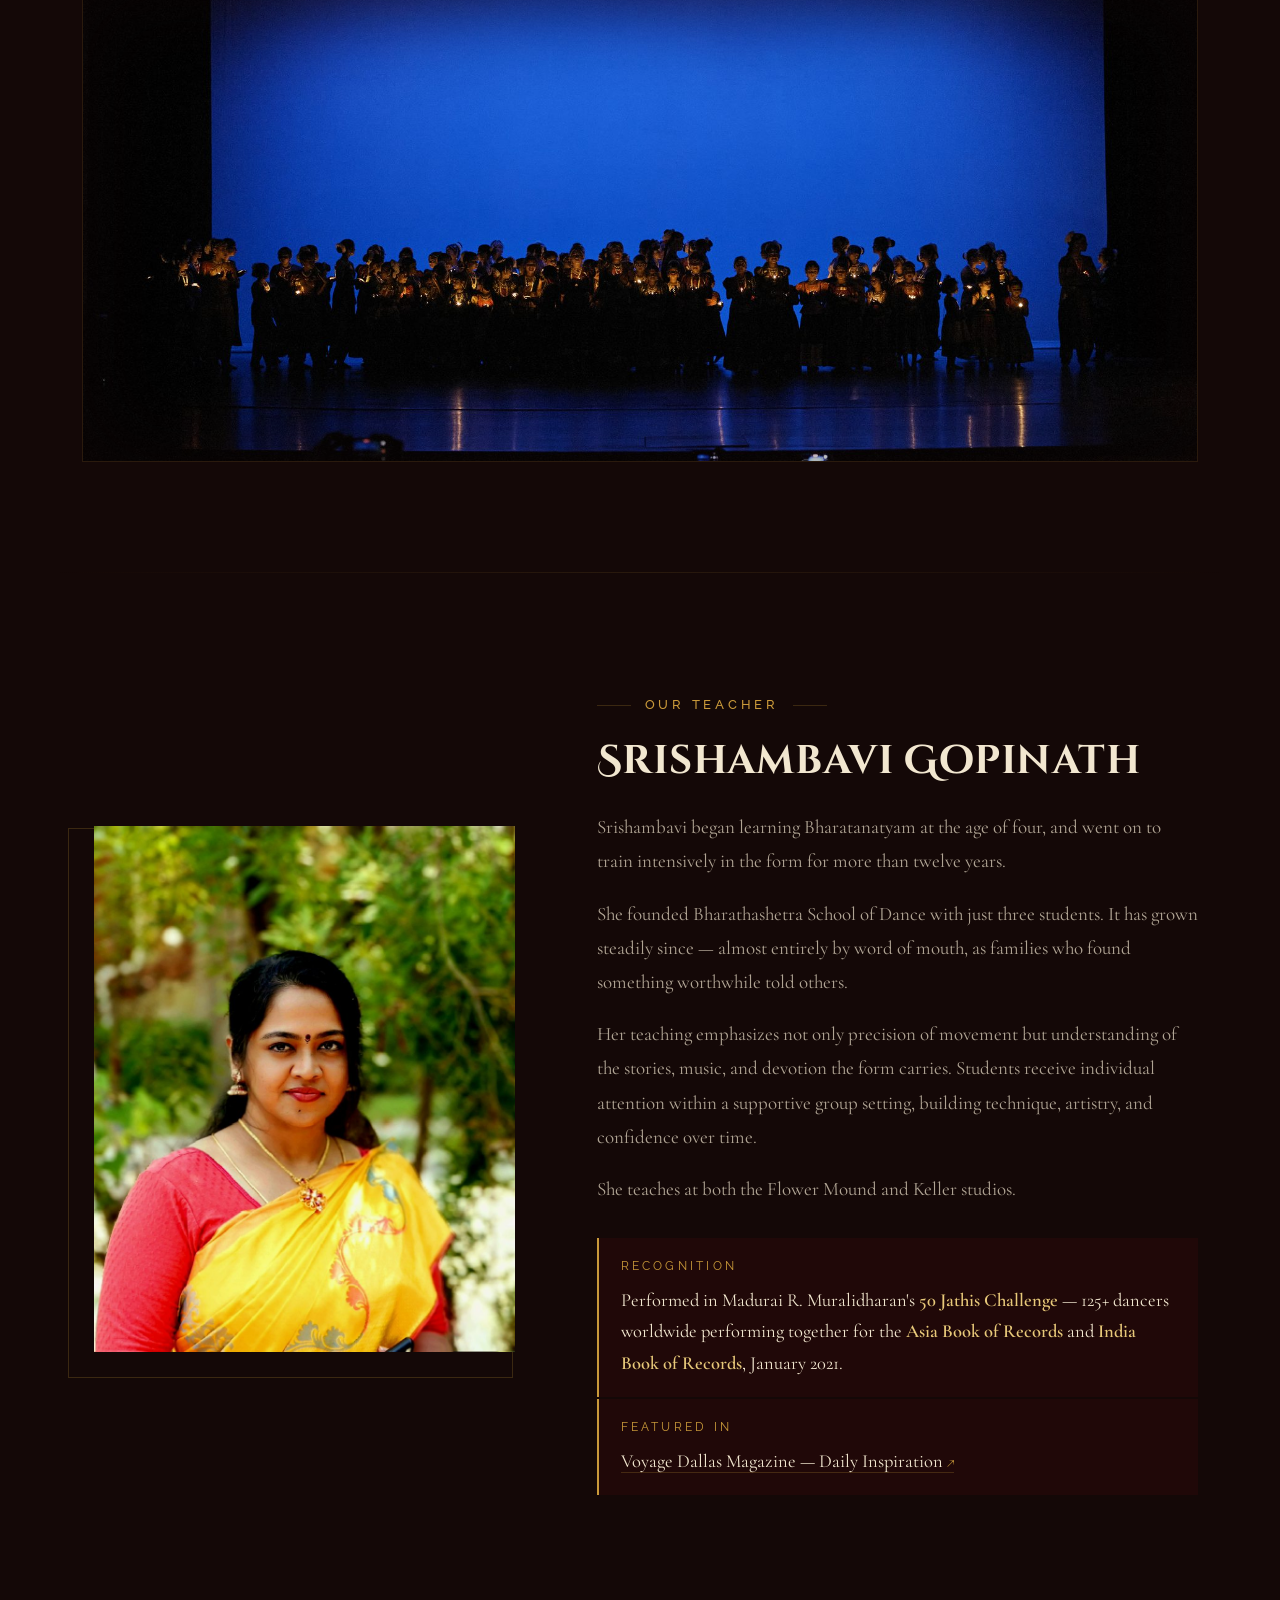
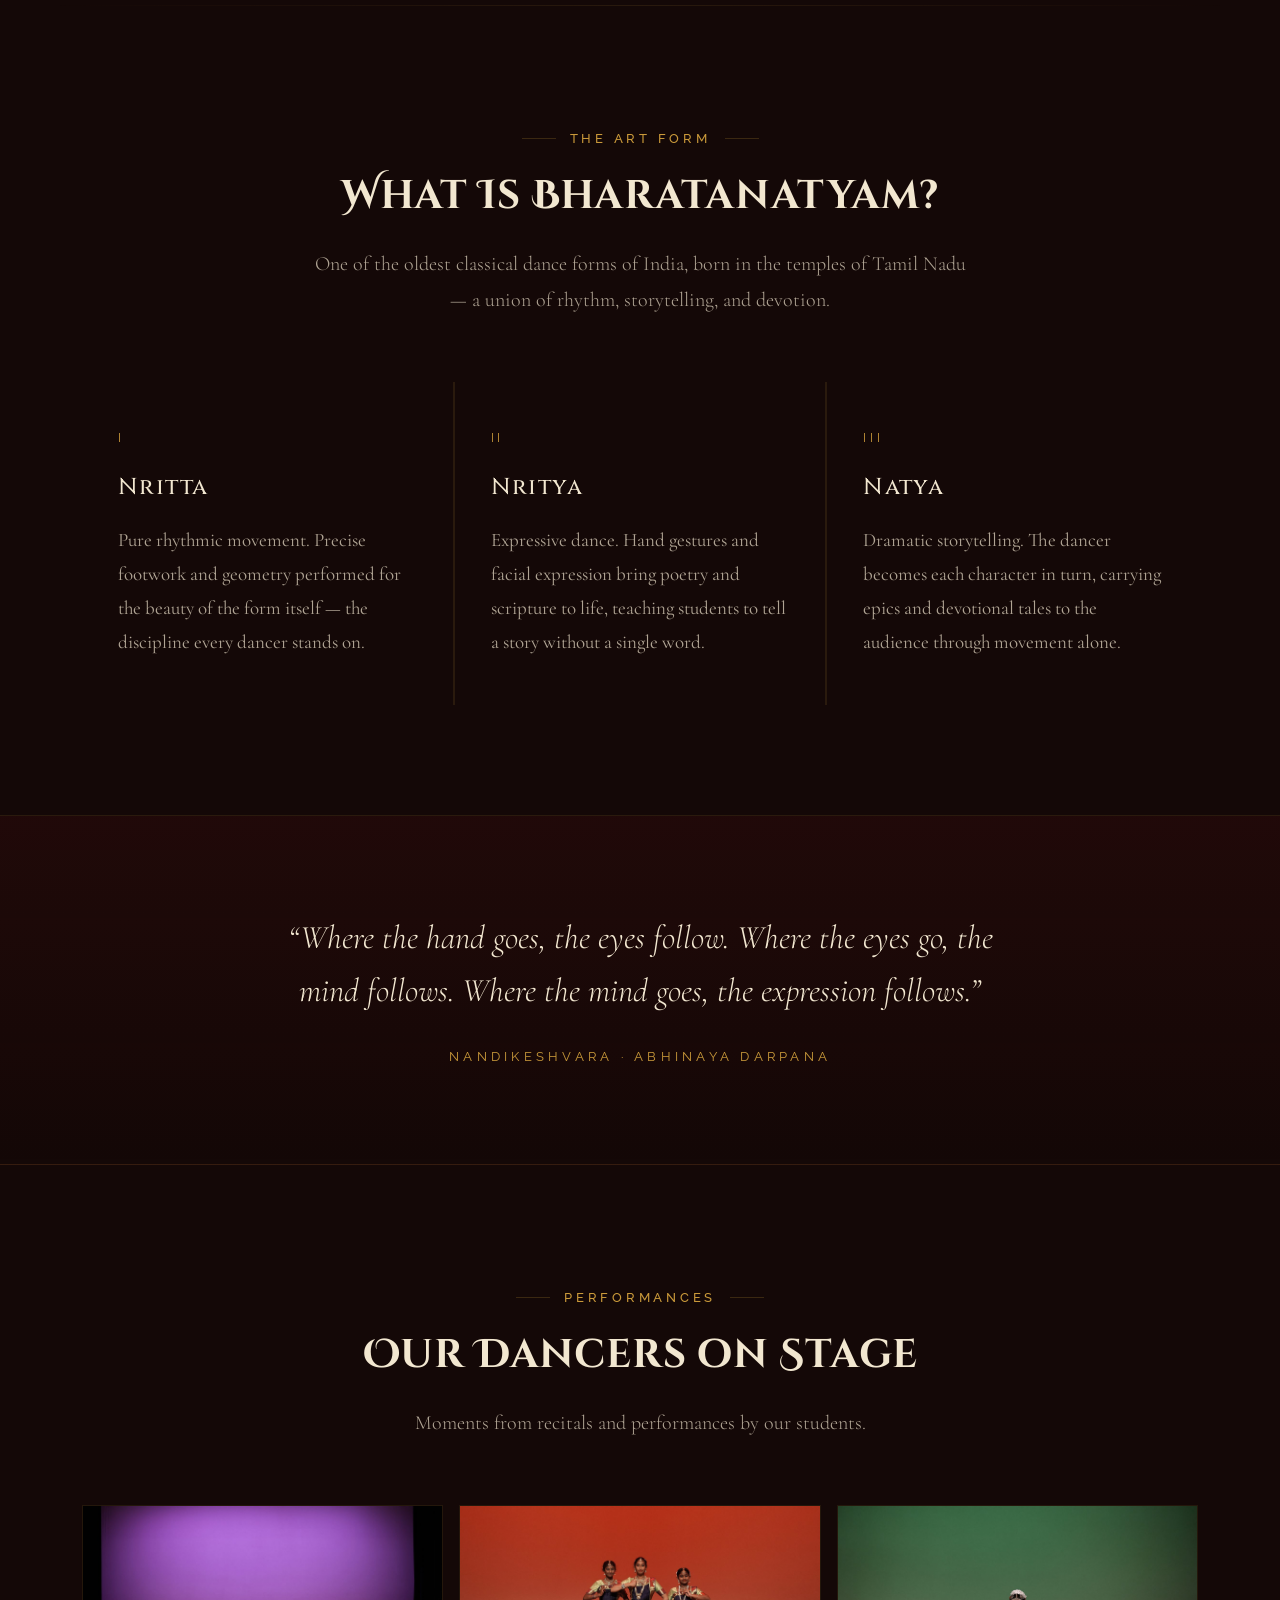
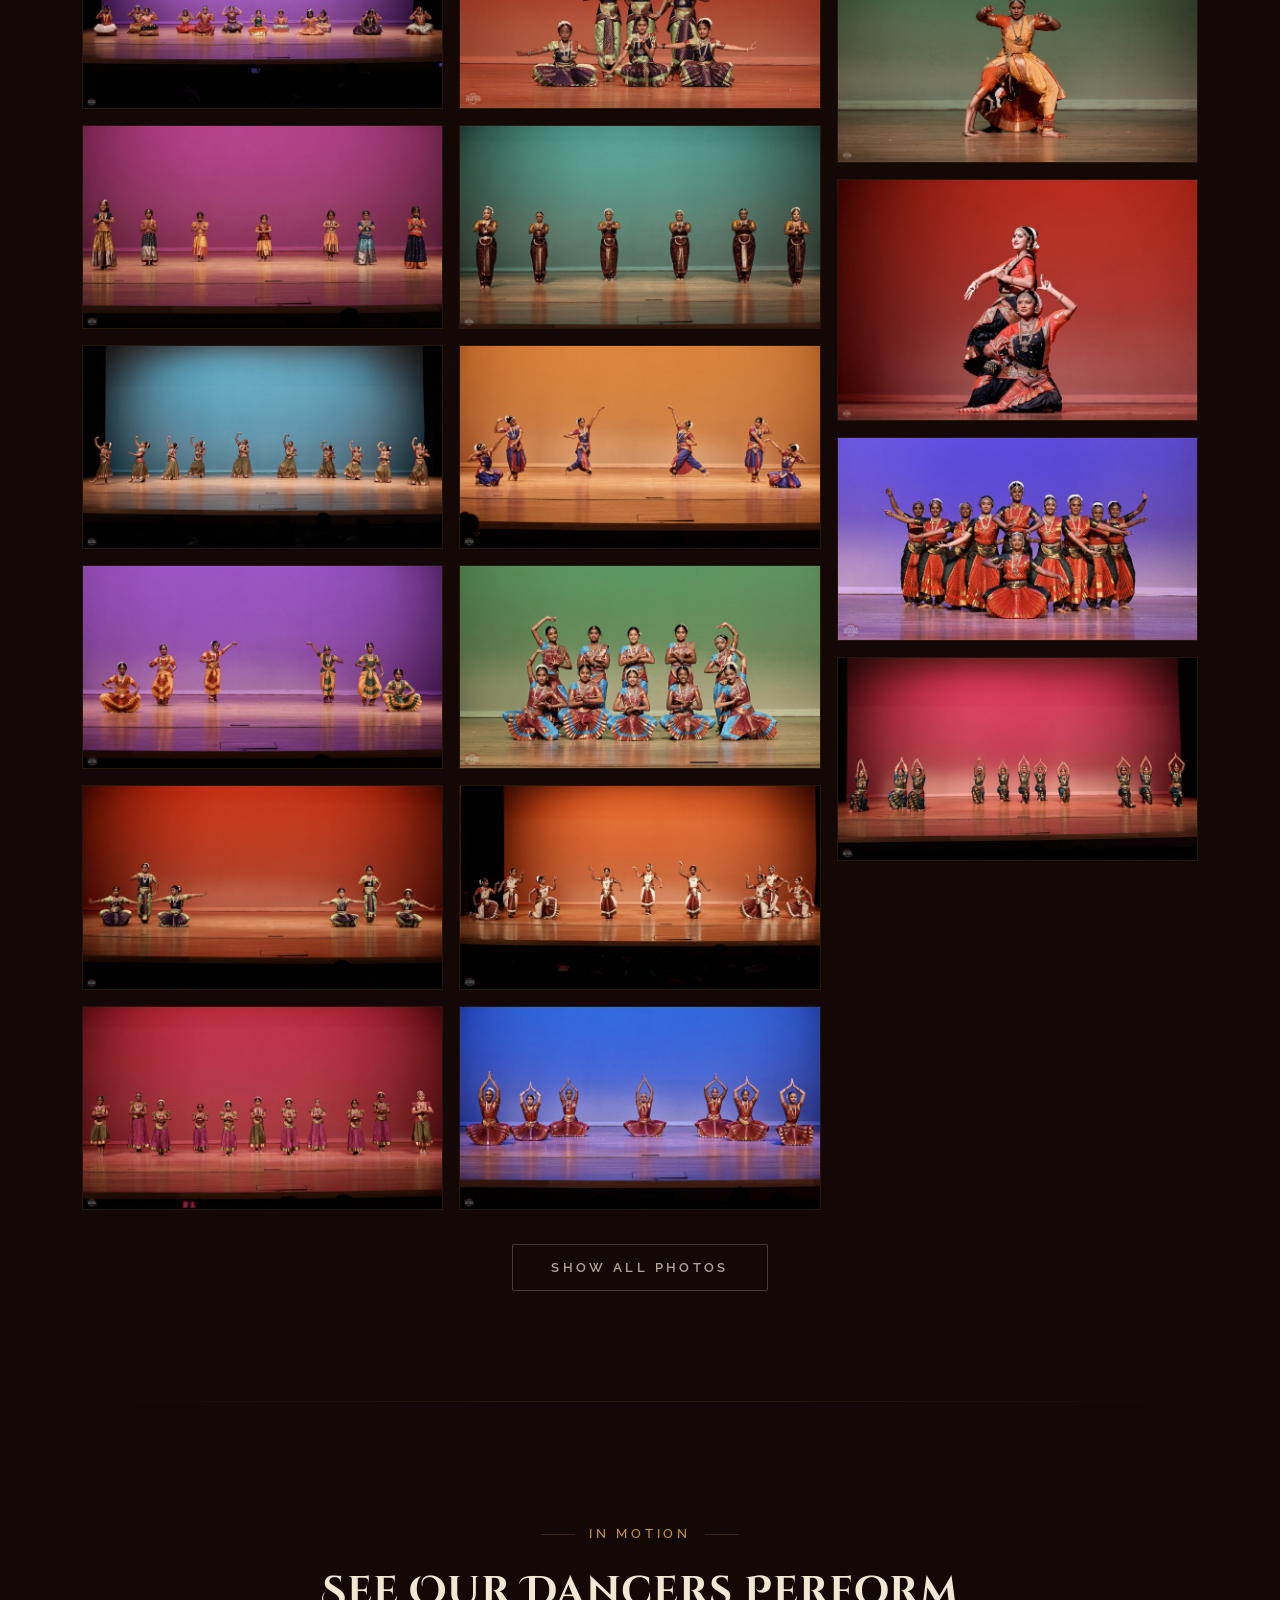
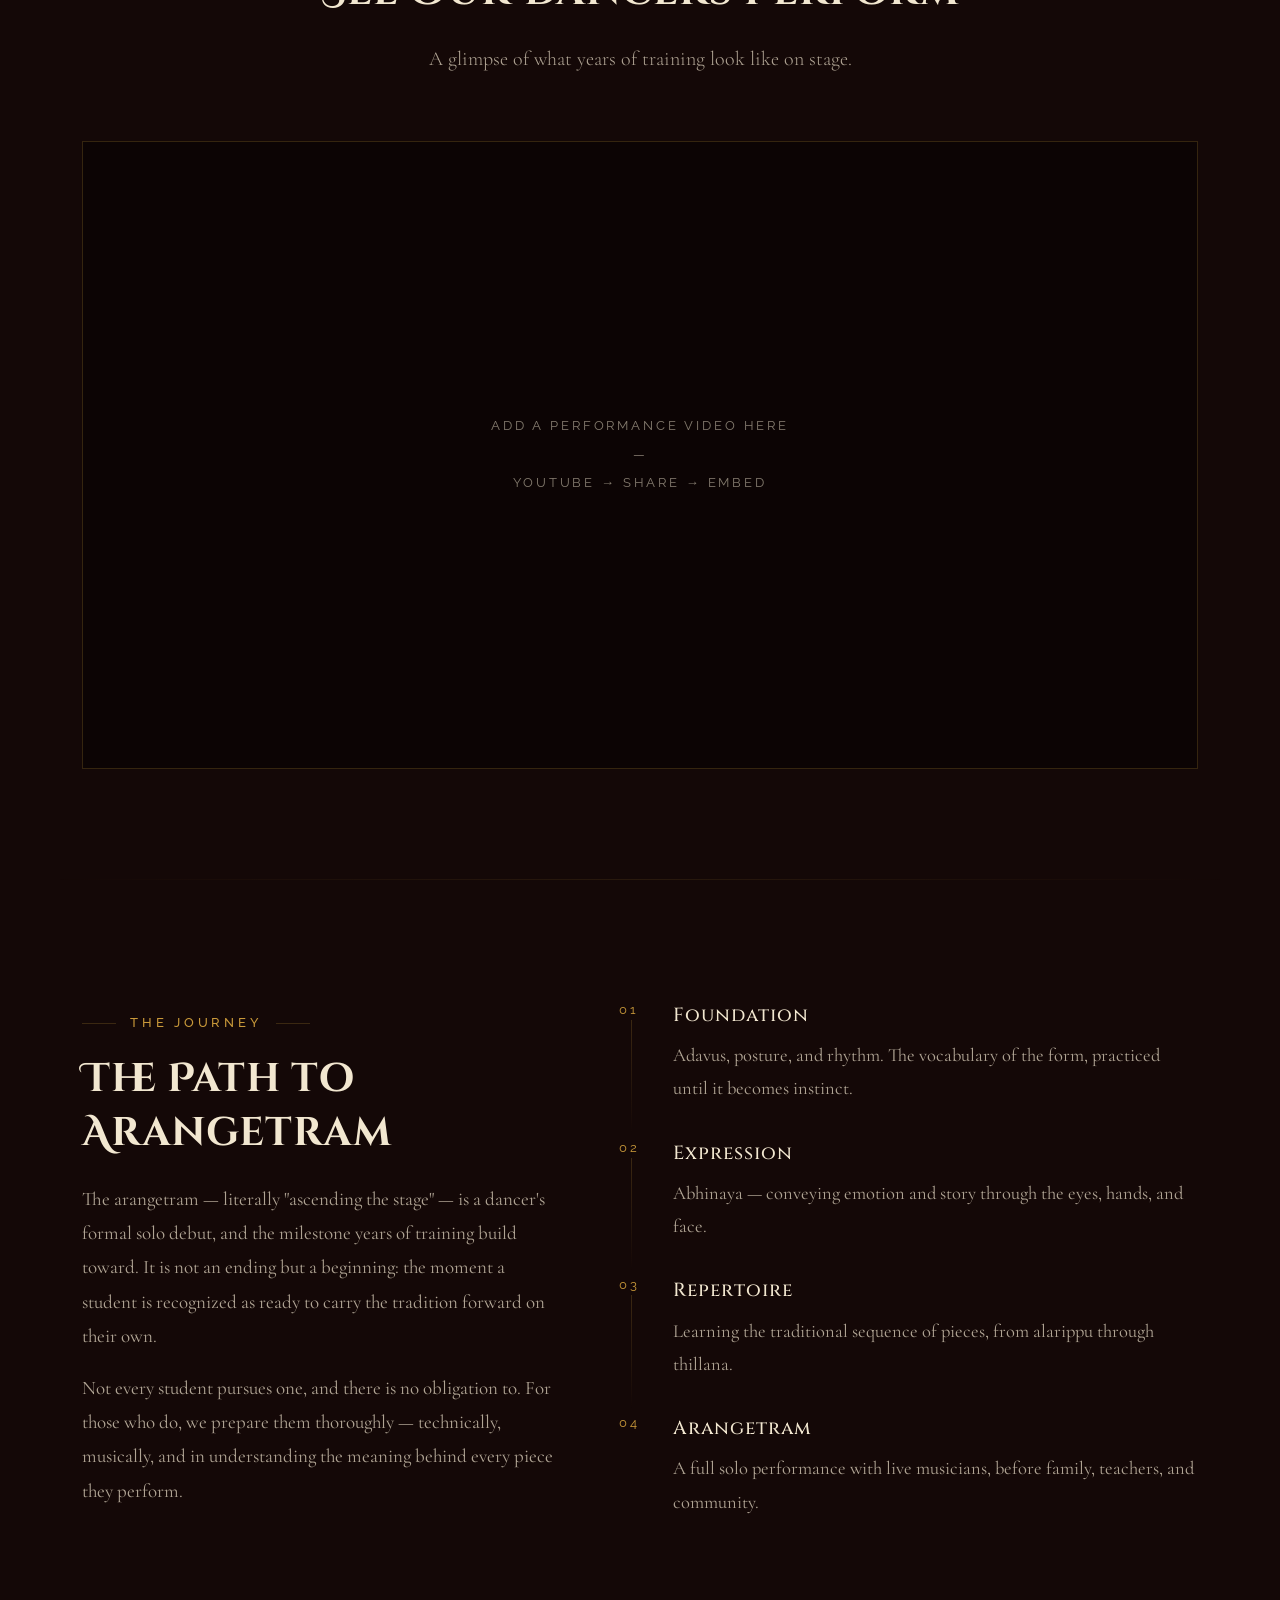
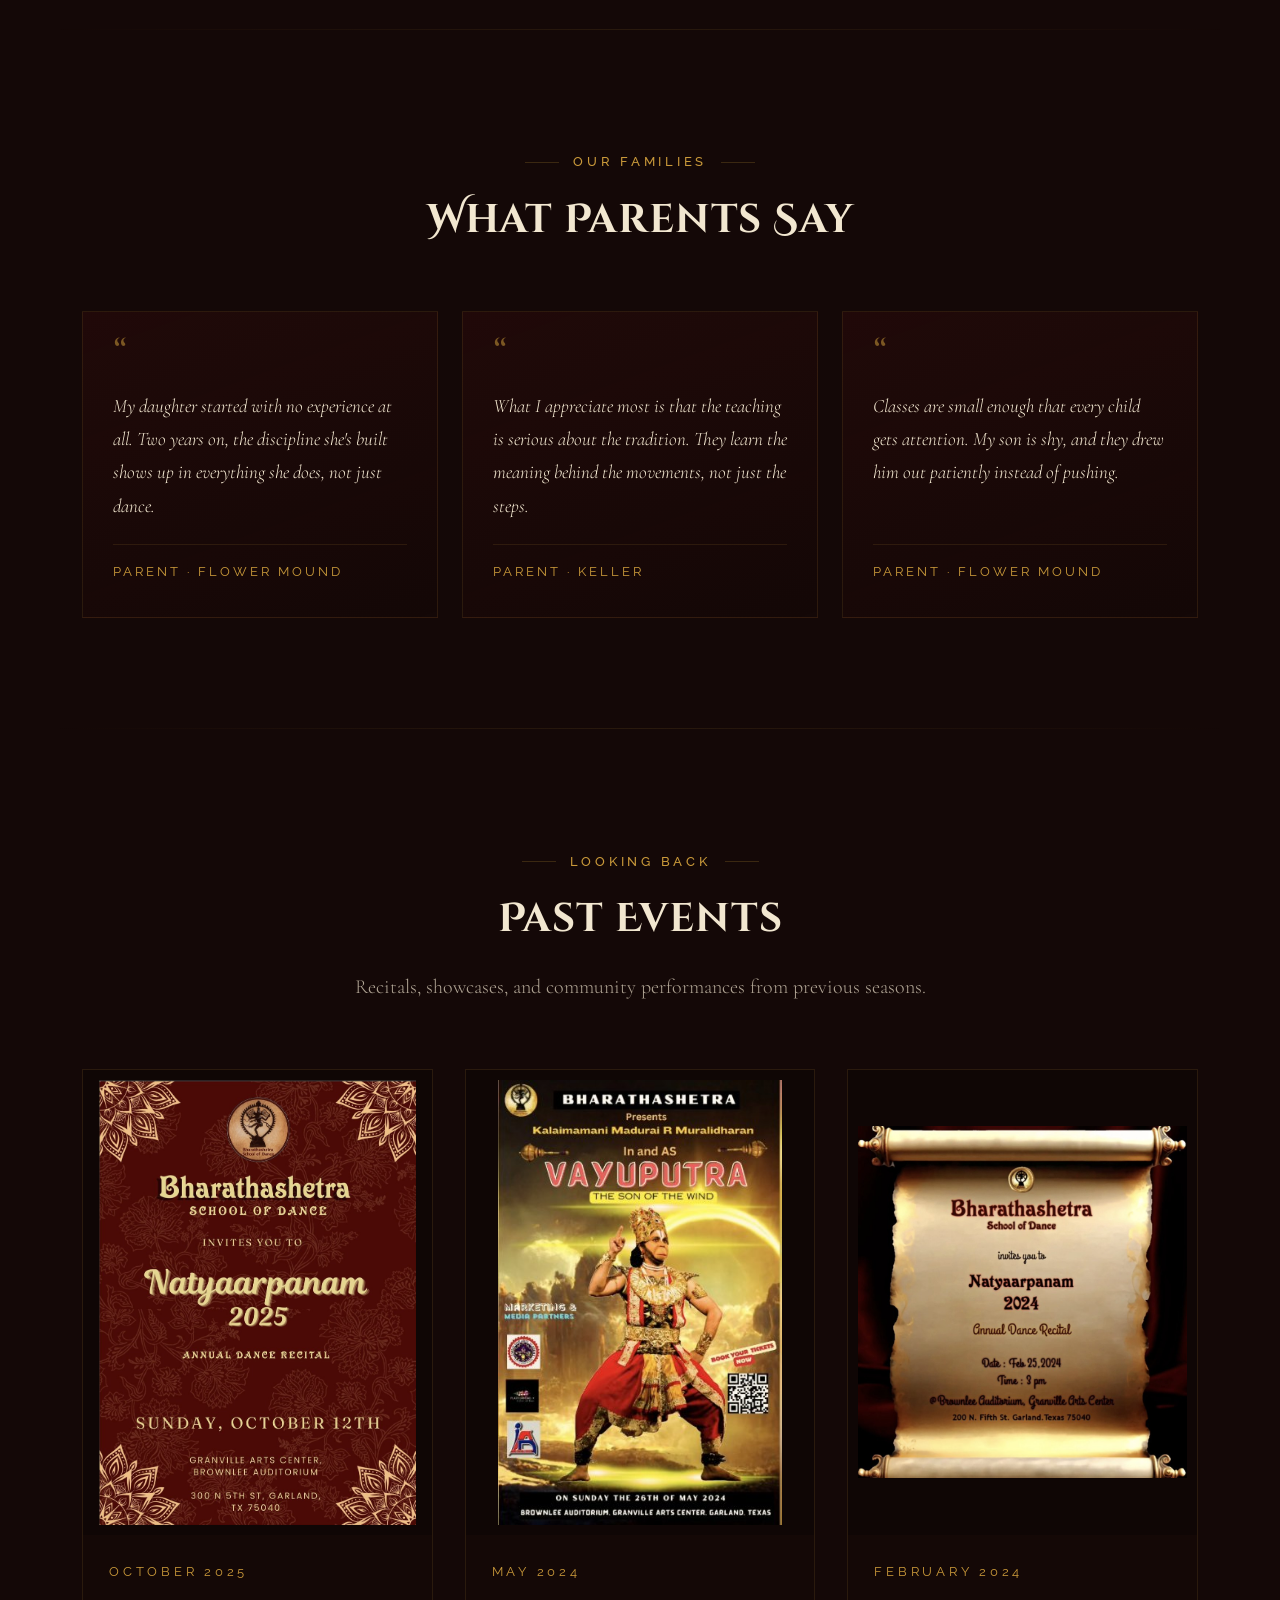
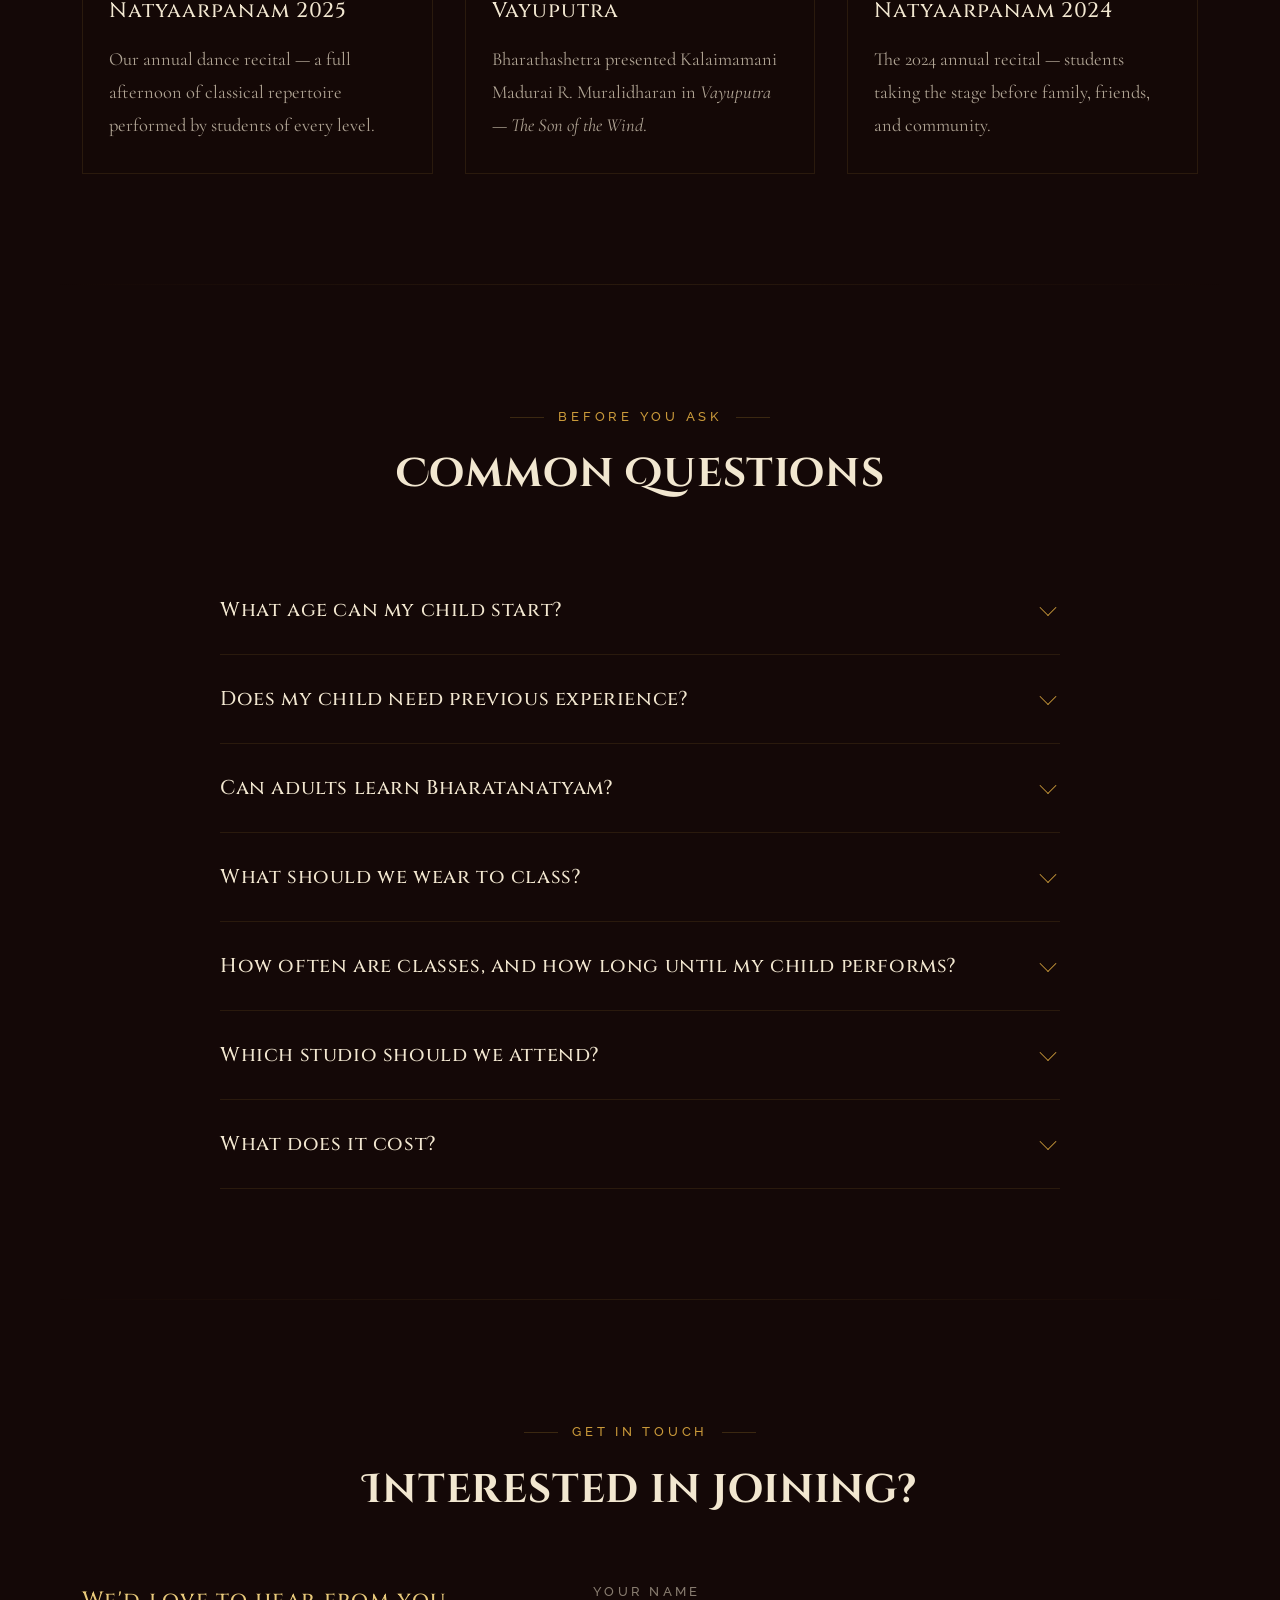
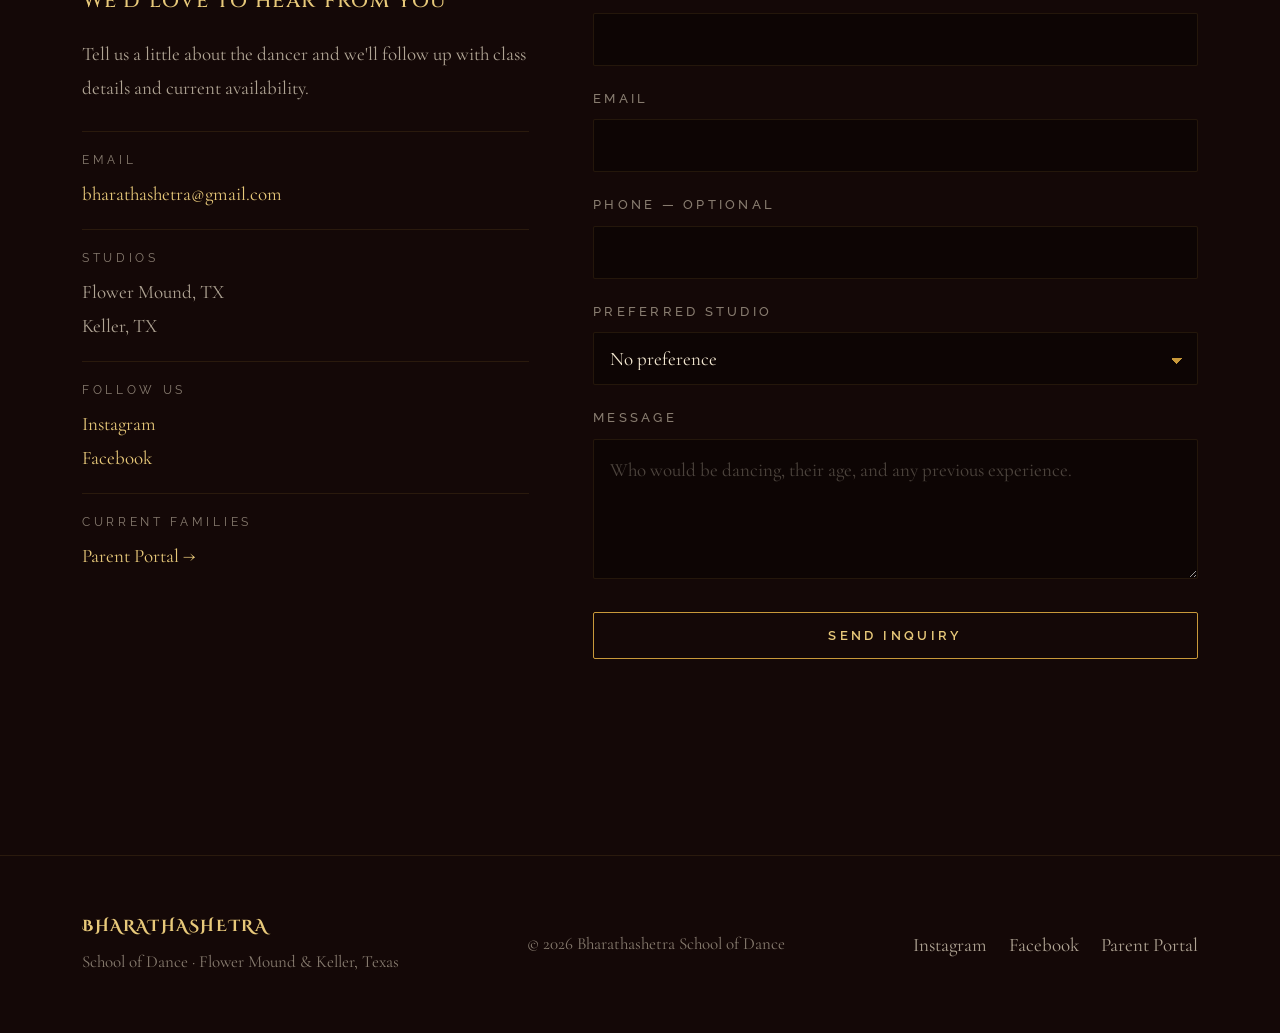
==== commit a5bfdade: "Expand teacher bio with real background, records, and press" ====
--- a/site/index.html
+++ b/site/index.html
@@ -50,10 +50,26 @@
     "https://www.instagram.com/bharathashetra/",
     "https://www.facebook.com/LearnBharathanatyam/"
   ],
+  "founder": {
+    "@type": "Person",
+    "name": "Srishambavi Gopinath",
+    "jobTitle": "Bharatanatyam Instructor and Founder",
+    "award": [
+      "Asia Book of Records — Madurai R. Muralidharan's 50 Jathis Challenge, 2021",
+      "India Book of Records — Madurai R. Muralidharan's 50 Jathis Challenge, 2021"
+    ],
+    "sameAs": ["https://www.facebook.com/srishambavi.gopinath/"]
+  },
   "employee": {
     "@type": "Person",
-    "name": "Shambavi Gopinath",
-    "jobTitle": "Bharatanatyam Instructor"
+    "name": "Srishambavi Gopinath",
+    "jobTitle": "Bharatanatyam Instructor and Founder"
+  },
+  "subjectOf": {
+    "@type": "Article",
+    "name": "Daily Inspiration: Meet Srishambavi Gopinath",
+    "url": "https://voyagedallas.com/interview/daily-inspiration-meet-srishambavi-gopinath/",
+    "publisher": { "@type": "Organization", "name": "Voyage Dallas Magazine" }
   },
   "areaServed": [
     { "@type": "City", "name": "Flower Mound" },
@@ -359,6 +375,25 @@
 }
 .teacher p{color:var(--muted)}
 
+/* ---- teacher credentials ---- */
+.credentials{margin-top:32px;display:flex;flex-direction:column;gap:2px}
+.cred{
+  padding:18px 22px;border-left:2px solid var(--gold);
+  background:rgba(110,20,20,.14);
+}
+.cred-lbl{
+  font-family:'Raleway',sans-serif;font-size:11.5px;letter-spacing:.28em;
+  text-transform:uppercase;color:var(--gold);margin-bottom:8px;
+}
+.cred-body{color:var(--cream);font-size:18.5px;line-height:1.7}
+.cred-body strong{color:var(--gold-lt);font-weight:600}
+.cred-body a{
+  color:var(--cream);text-decoration:none;
+  border-bottom:1px solid var(--hair);transition:color .3s,border-color .3s;
+}
+.cred-body a:hover{color:var(--gold-lt);border-bottom-color:var(--gold)}
+.cred-body a::after{content:' ↗';color:var(--gold);font-size:15px}
+
 /* ---- pillars ---- */
 .pillars{display:grid;grid-template-columns:repeat(auto-fit,minmax(270px,1fr));gap:2px;background:var(--hair-2)}
 .pillar{
@@ -765,11 +800,33 @@
     </div>
     <div>
       <div class="eyebrow" style="margin-bottom:18px">Our Teacher</div>
-      <!-- ===== EDIT ME: lineage, years teaching, credentials, arangetram ===== -->
-      <h2 style="text-align:left">Shambavi Gopinath</h2>
-      <p style="color:var(--muted);margin-top:22px">Trained in the classical Bharatanatyam tradition, Shambavi brings years of performance and teaching experience to every class.</p>
-      <p style="color:var(--muted);margin-top:18px">Students receive individual attention within a supportive group setting, building technique, artistry, and confidence over time. Her teaching emphasizes not only precision of movement but understanding of the stories, music, and devotion the form carries.</p>
+      <!-- ===== EDIT ME: verify every detail below ===== -->
+      <h2 style="text-align:left">Srishambavi Gopinath</h2>
+
+      <p style="color:var(--muted);margin-top:22px">Srishambavi began learning Bharatanatyam at the age of four, and went on to train intensively in the form for more than twelve years.</p>
+
+      <p style="color:var(--muted);margin-top:18px">She founded Bharathashetra School of Dance with just three students. It has grown steadily since &mdash; almost entirely by word of mouth, as families who found something worthwhile told others.</p>
+
+      <p style="color:var(--muted);margin-top:18px">Her teaching emphasizes not only precision of movement but understanding of the stories, music, and devotion the form carries. Students receive individual attention within a supportive group setting, building technique, artistry, and confidence over time.</p>
+
       <p style="color:var(--muted);margin-top:18px">She teaches at both the Flower Mound and Keller studios.</p>
+
+      <div class="credentials">
+        <div class="cred">
+          <div class="cred-lbl">Recognition</div>
+          <div class="cred-body">
+            Performed in Madurai R. Muralidharan's <strong>50 Jathis Challenge</strong> &mdash;
+            125+ dancers worldwide performing together for the
+            <strong>Asia Book of Records</strong> and <strong>India Book of Records</strong>, January 2021.
+          </div>
+        </div>
+        <div class="cred">
+          <div class="cred-lbl">Featured In</div>
+          <div class="cred-body">
+            <a href="https://voyagedallas.com/interview/daily-inspiration-meet-srishambavi-gopinath/" target="_blank" rel="noopener">Voyage Dallas Magazine &mdash; Daily Inspiration</a>
+          </div>
+        </div>
+      </div>
     </div>
   </div>
 </section>
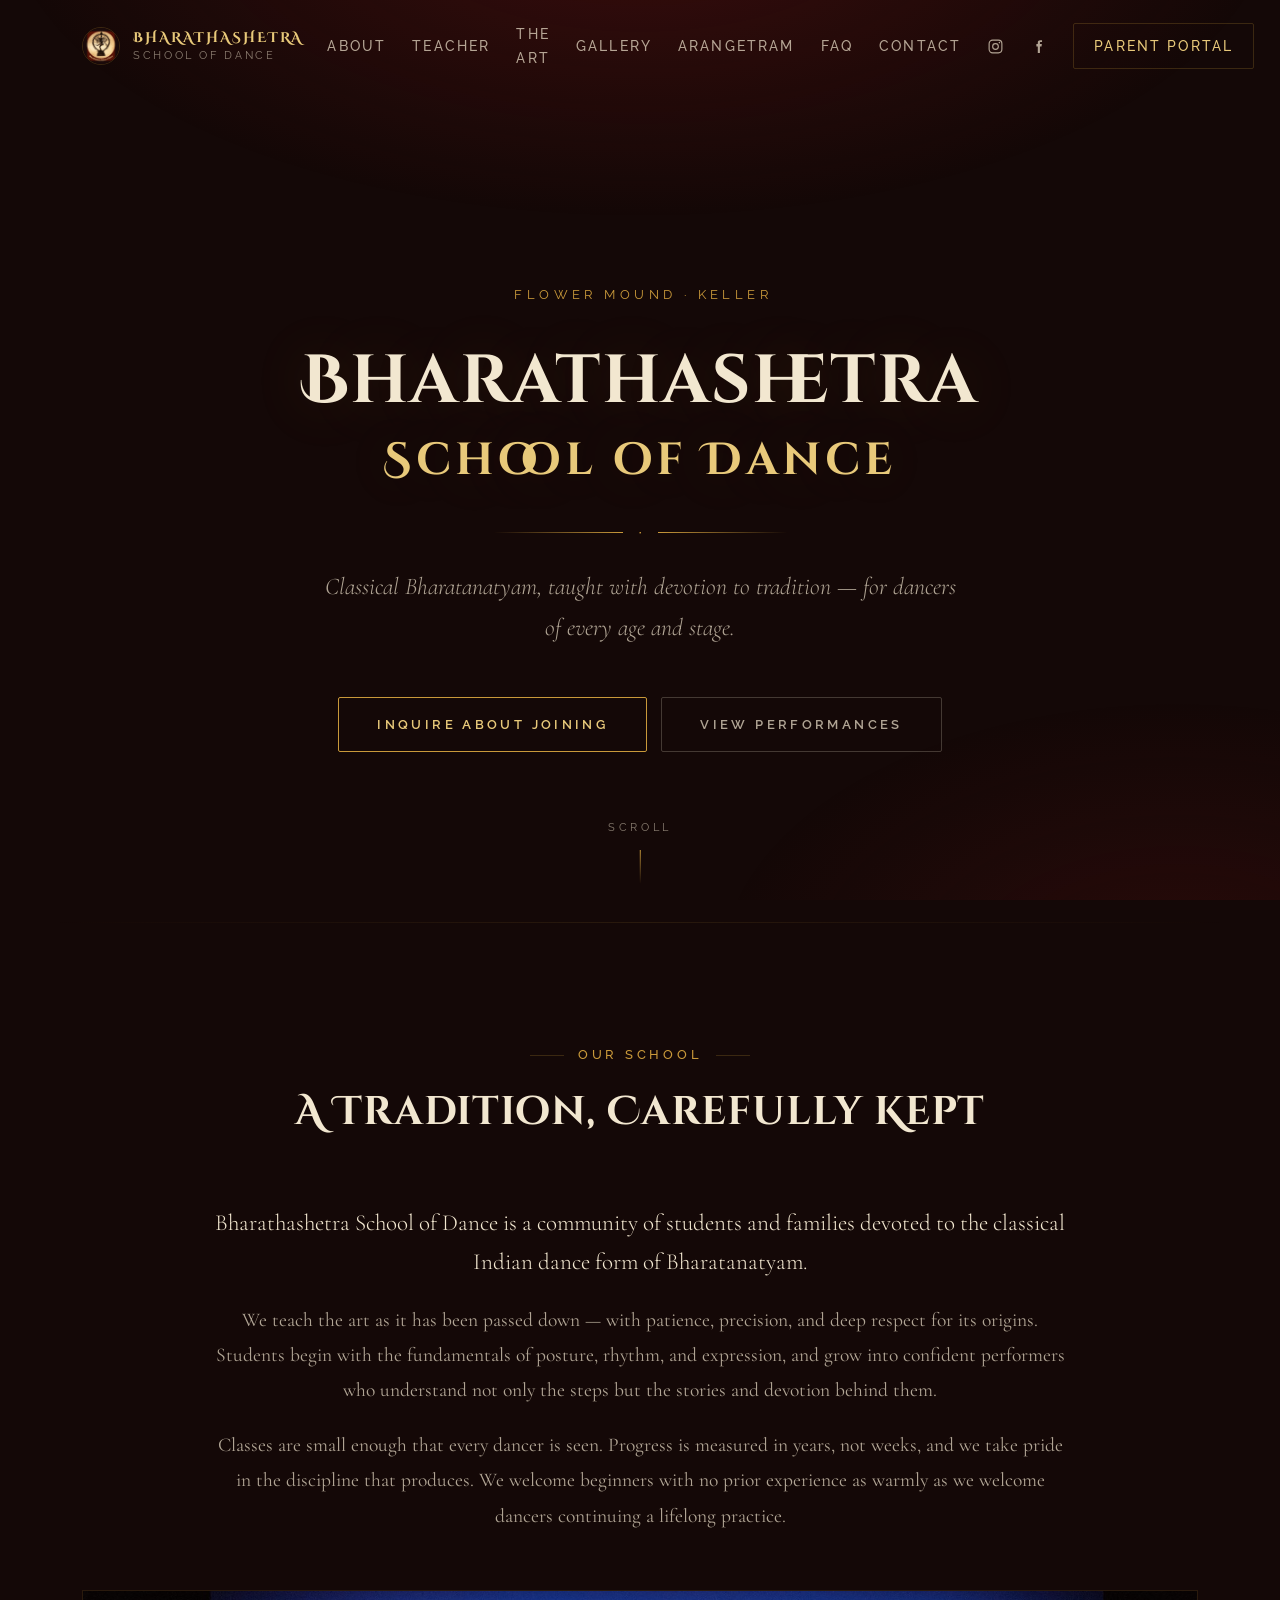
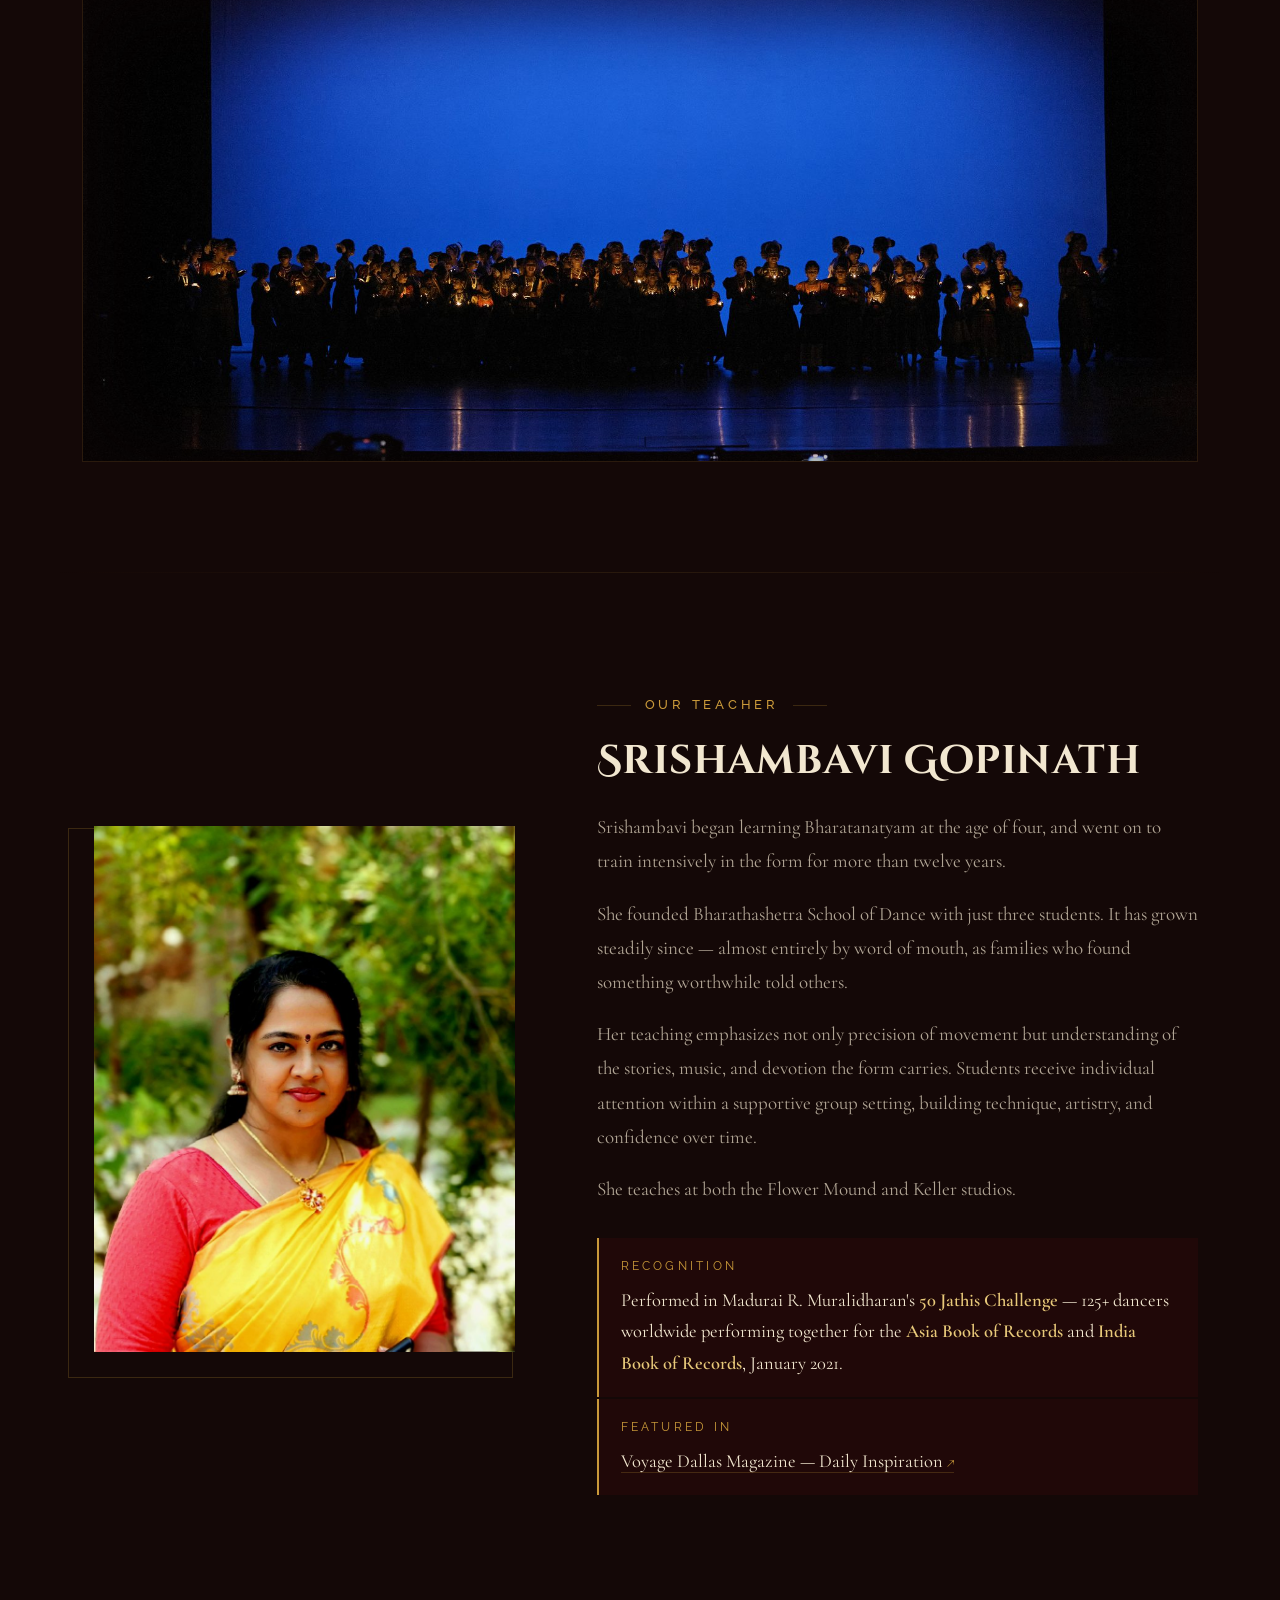
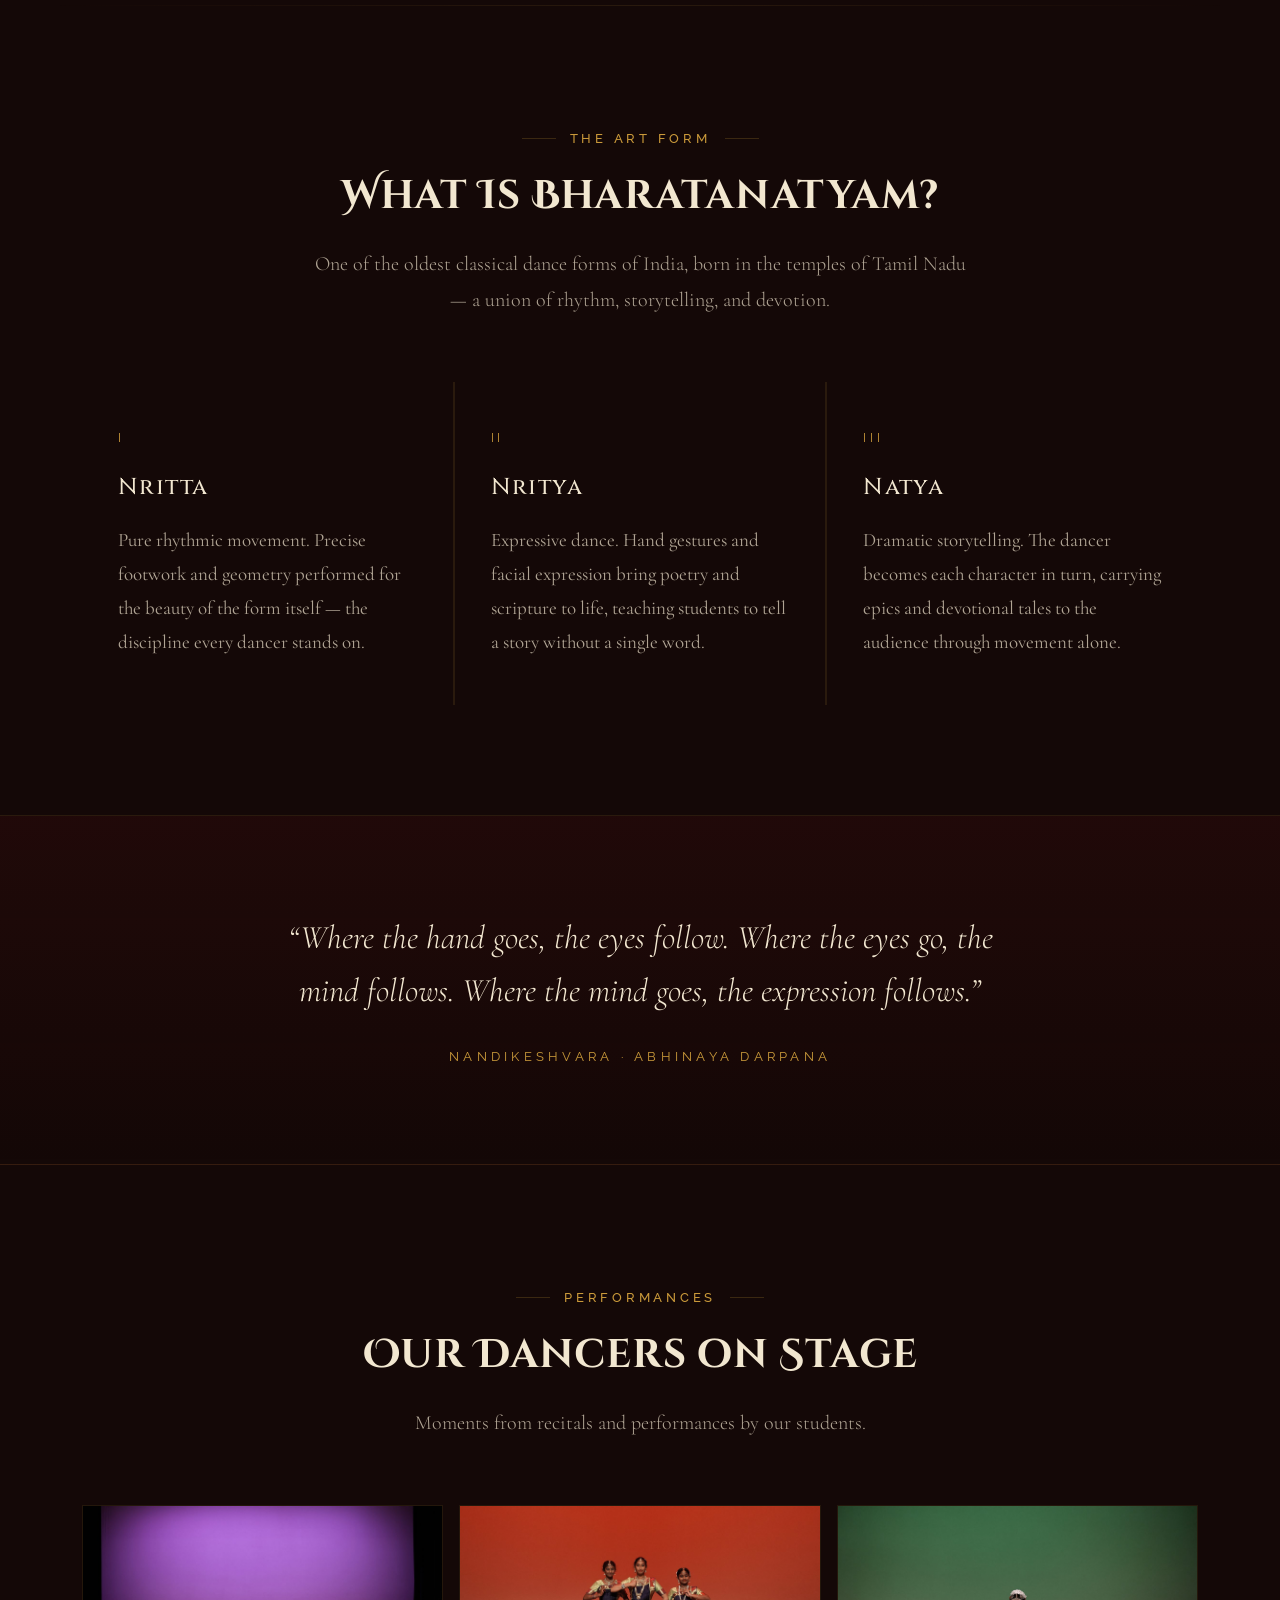
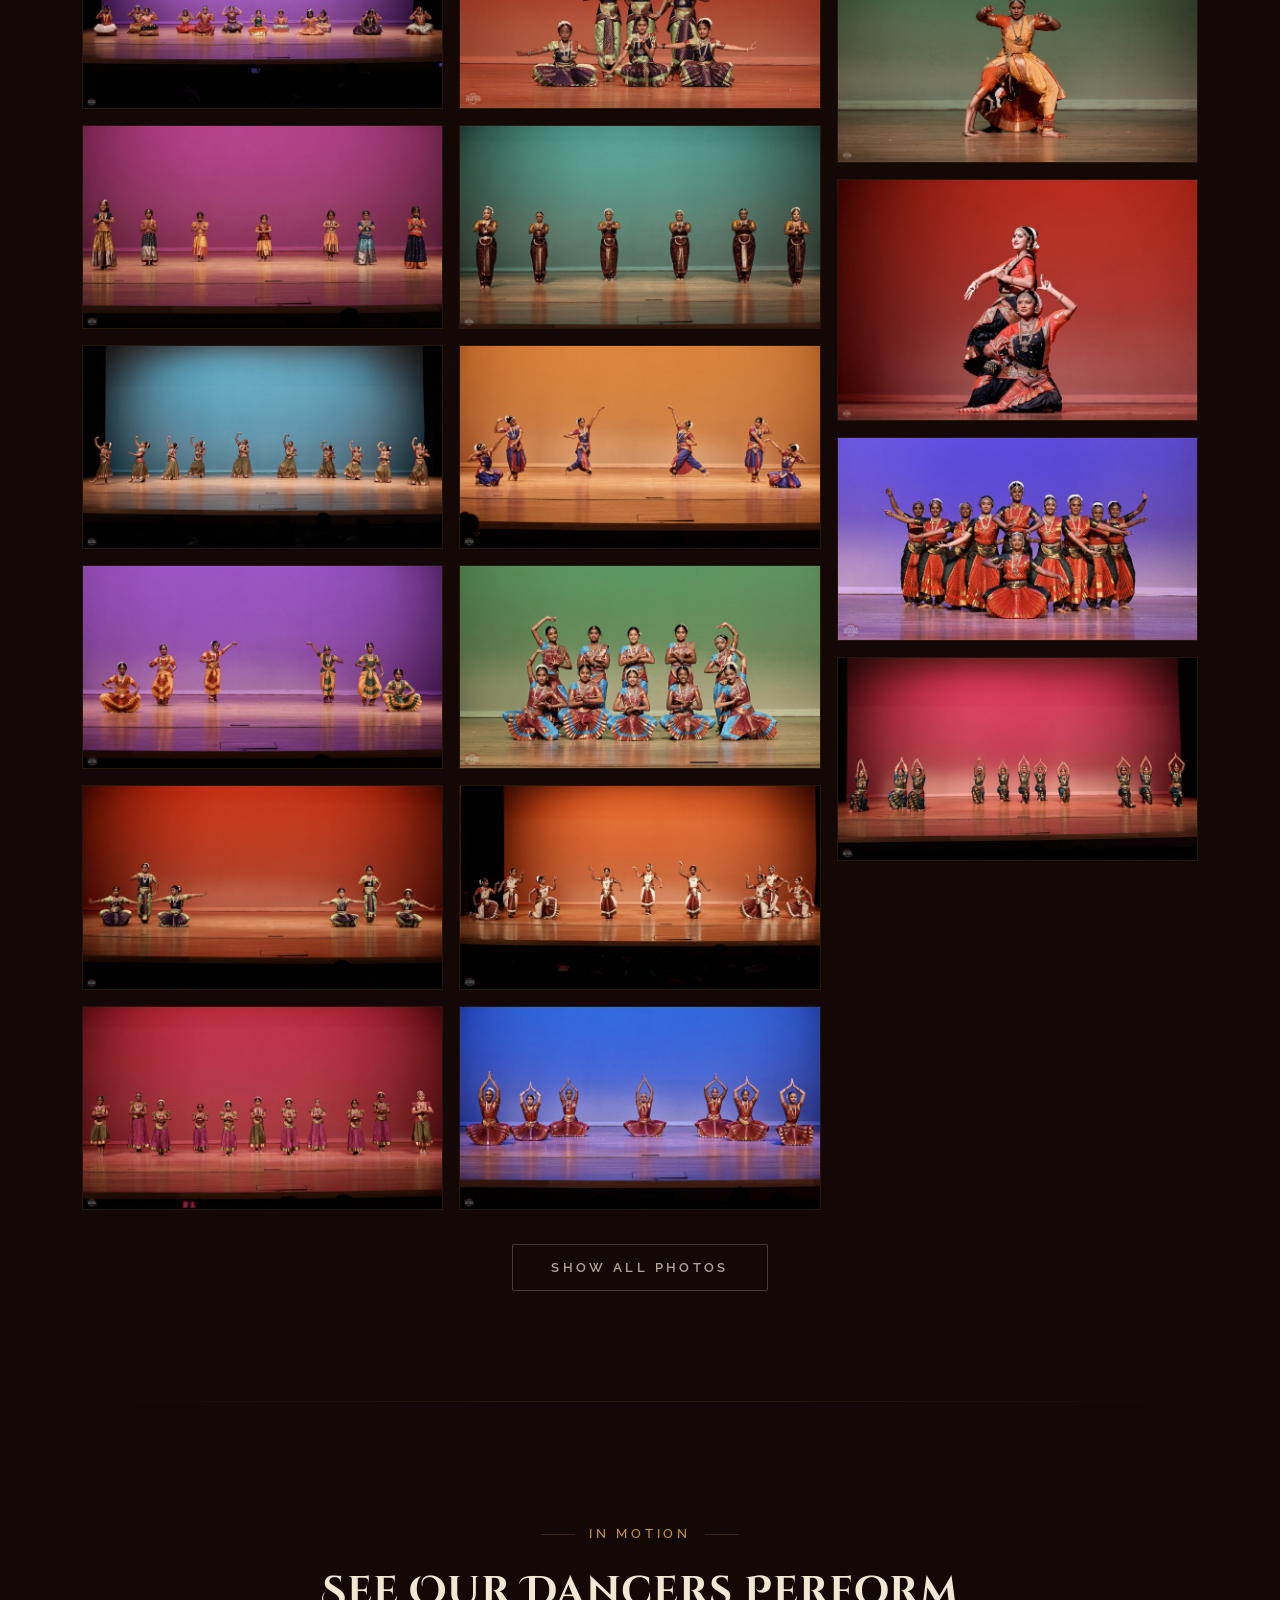
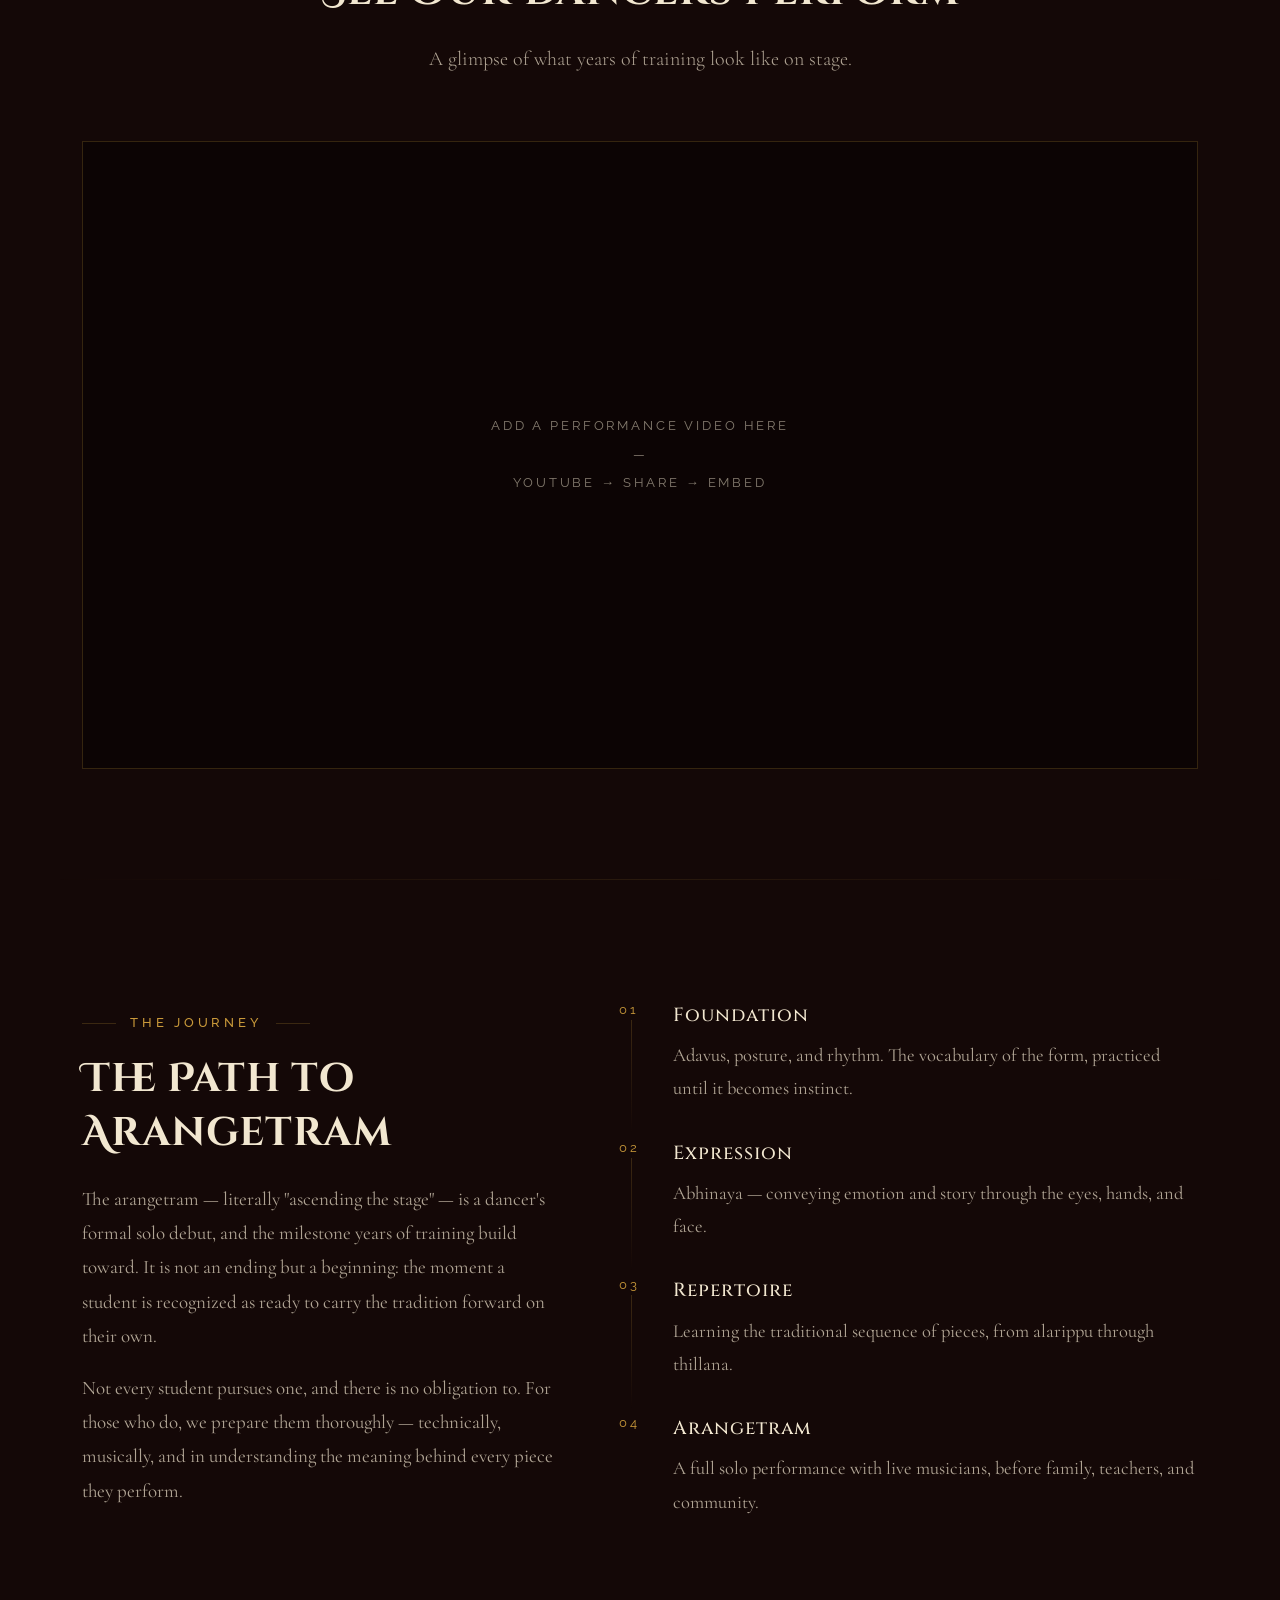
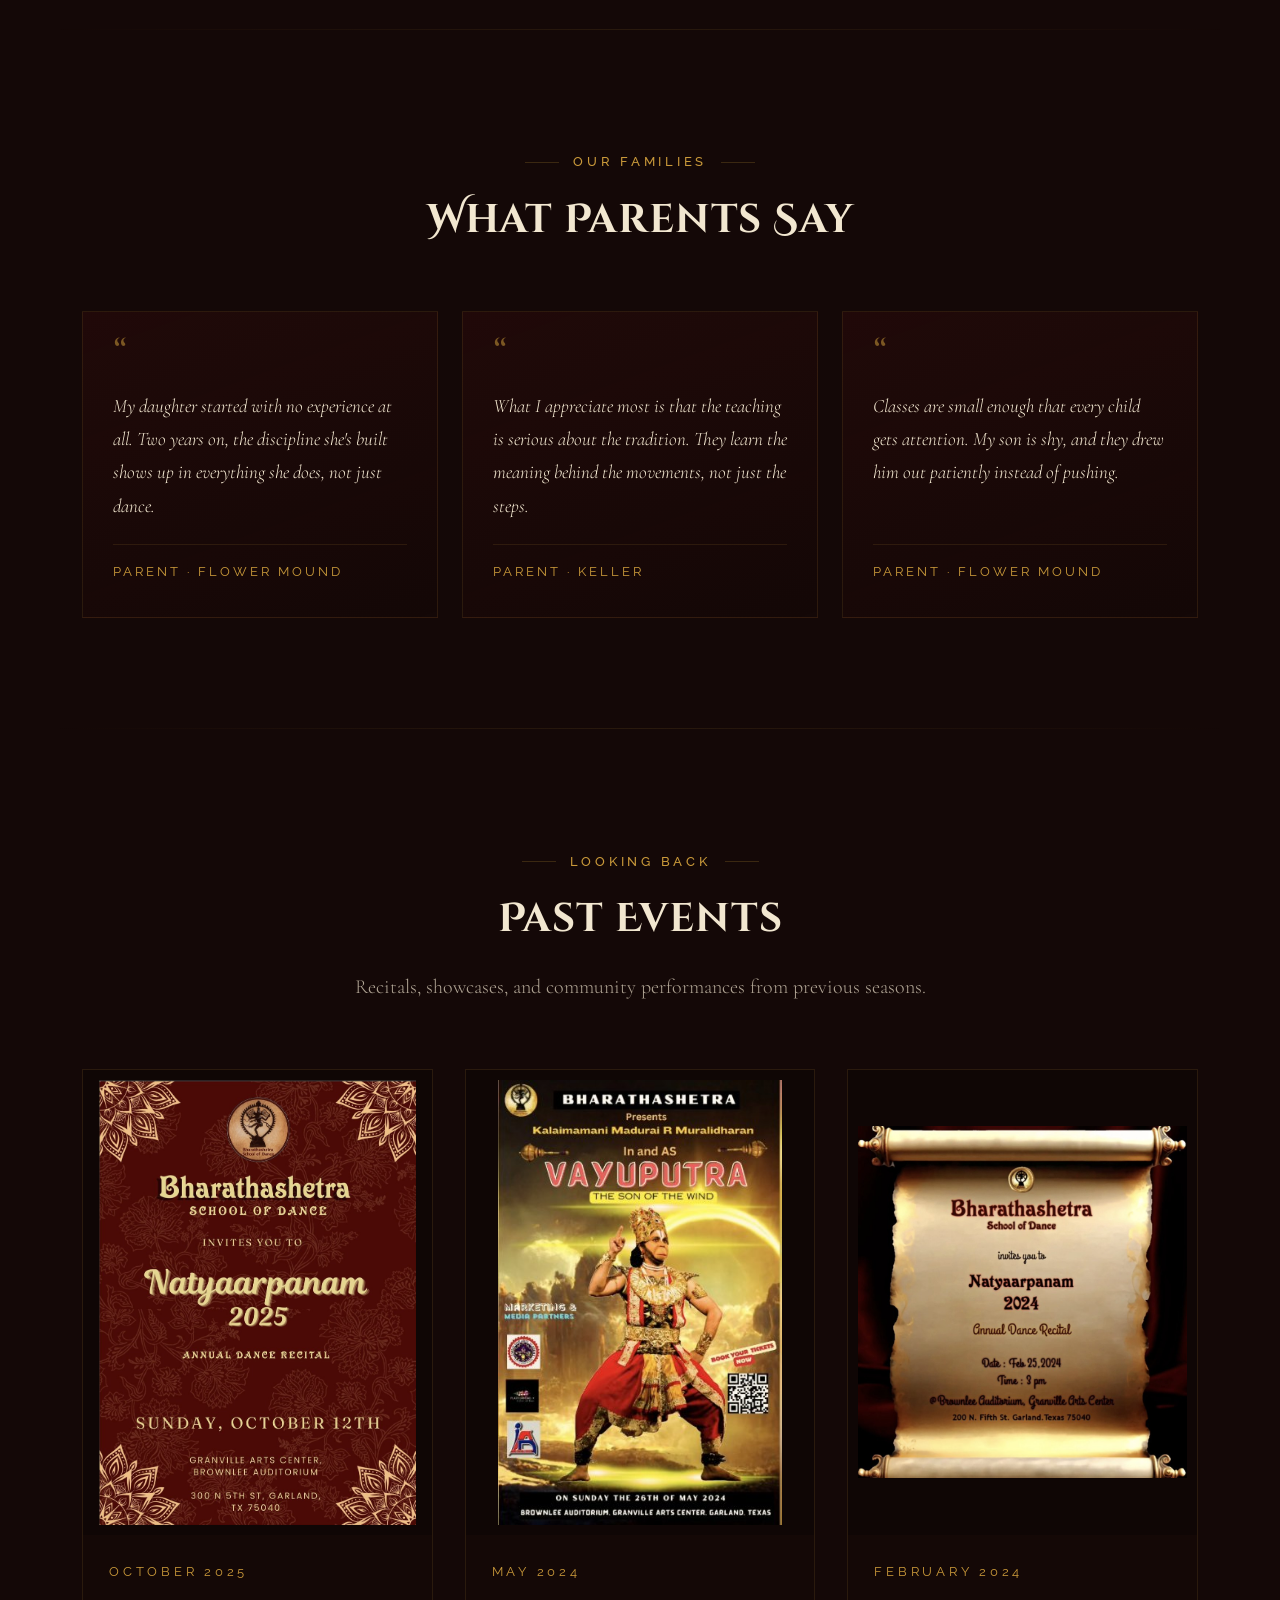
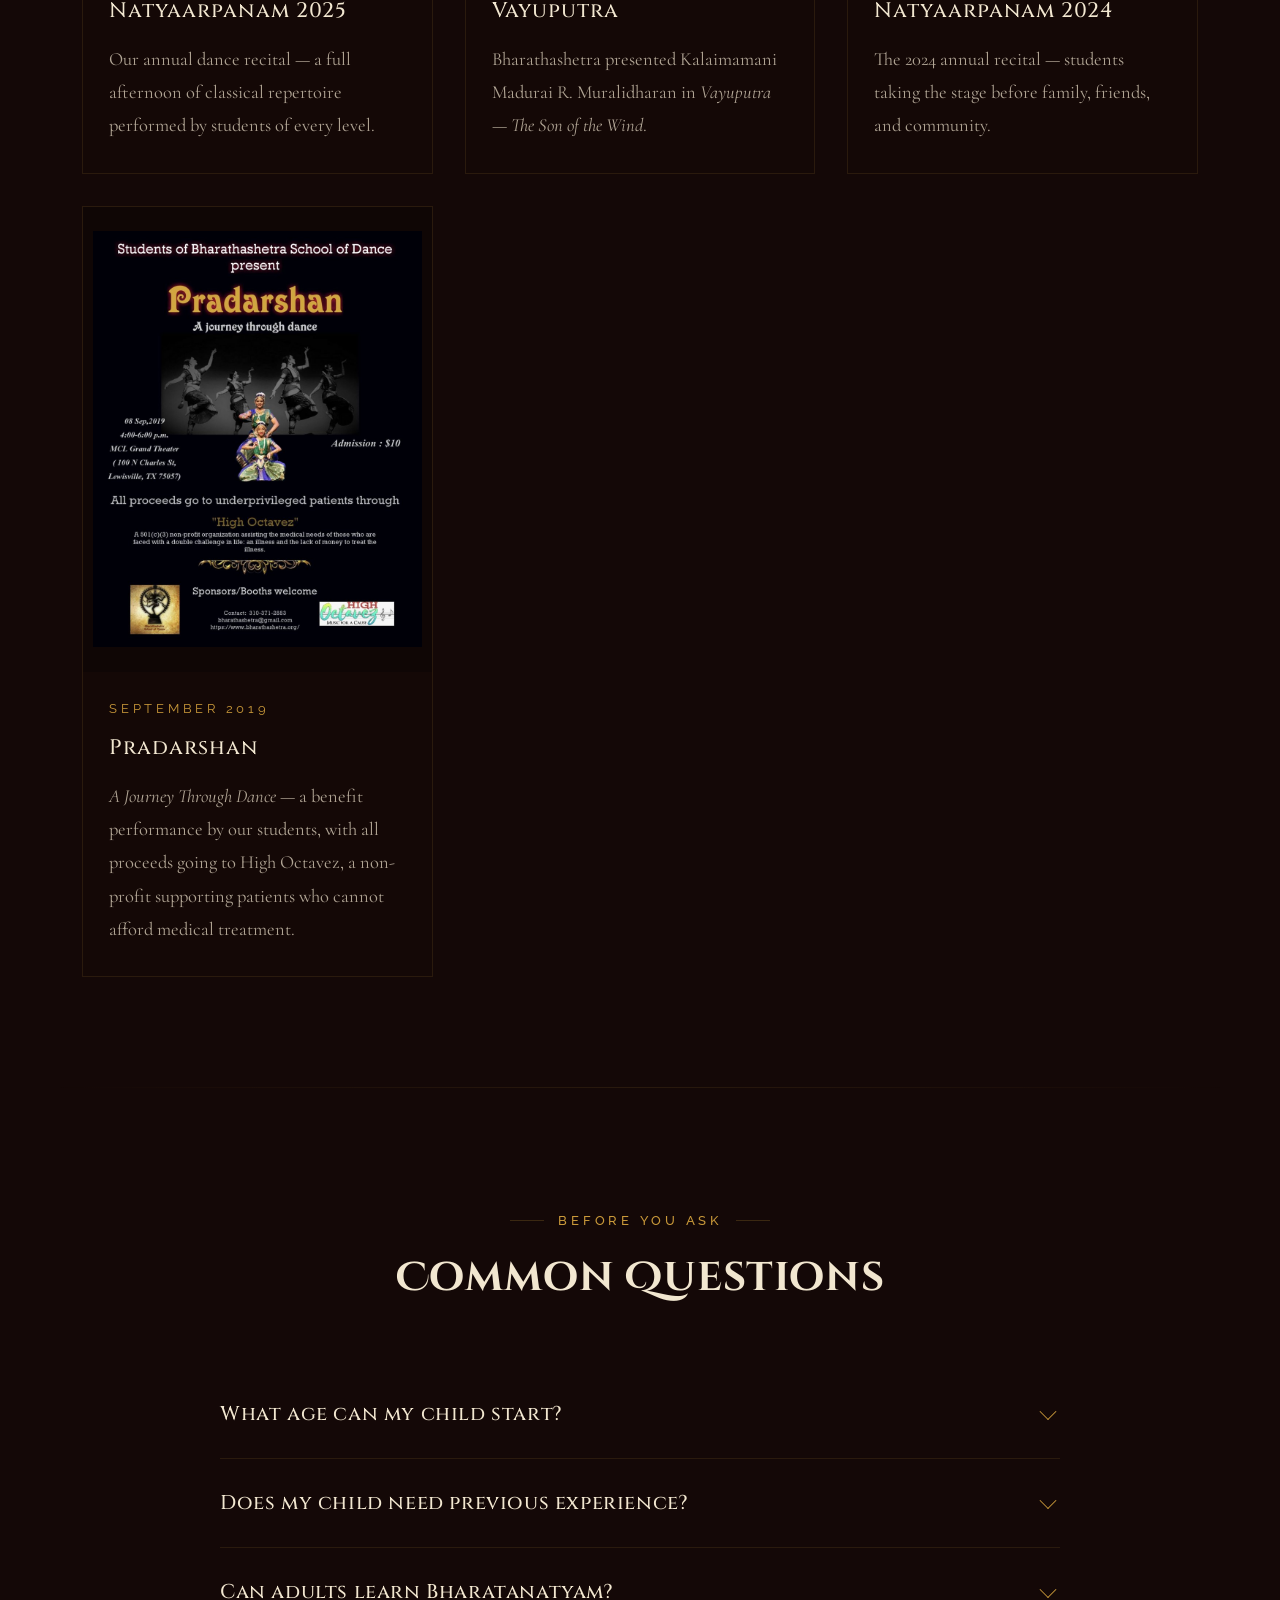
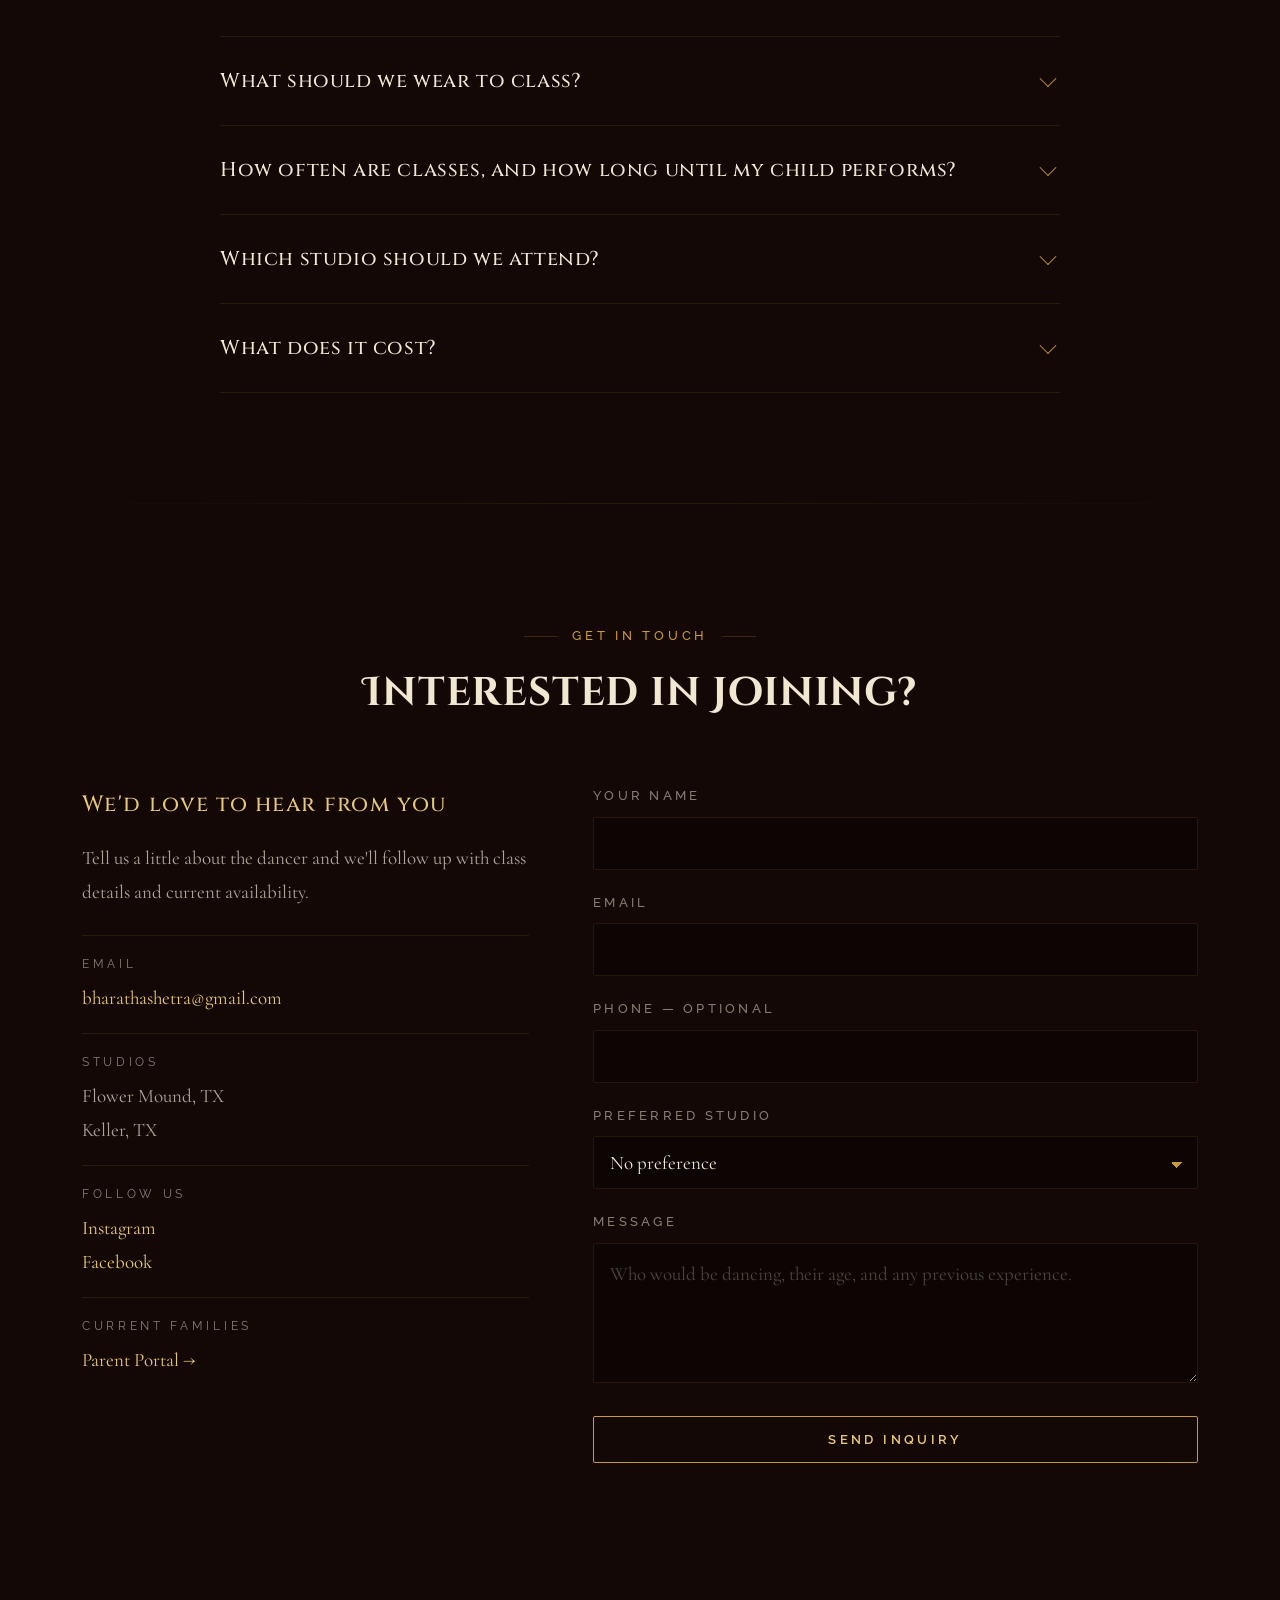
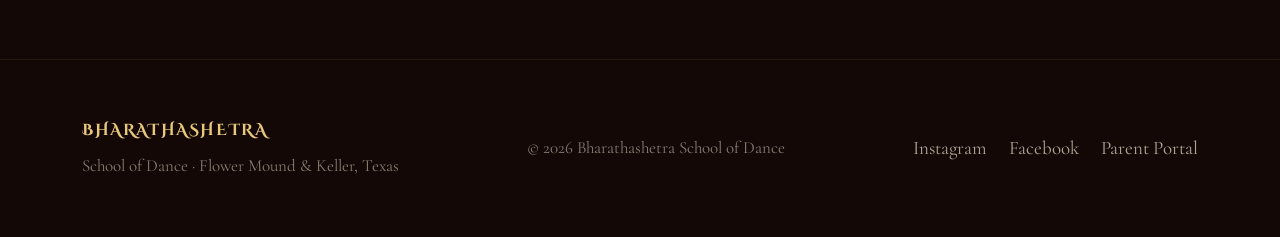
==== commit e711de9c: "Add Pradarshan 2019 benefit event" ====
--- a/site/index.html
+++ b/site/index.html
@@ -1108,6 +1108,14 @@
         <p>The 2024 annual recital &mdash; students taking the stage before family, friends, and community.</p>
       </div>
     </article>
+    <article class="event">
+      <img class="poster" src="images/event-4.jpg" alt="Pradarshan, A Journey Through Dance, benefit performance poster" loading="lazy">
+      <div class="body">
+        <div class="when">September 2019</div>
+        <h3>Pradarshan</h3>
+        <p><em>A Journey Through Dance</em> &mdash; a benefit performance by our students, with all proceeds going to High Octavez, a non-profit supporting patients who cannot afford medical treatment.</p>
+      </div>
+    </article>
   </div>
 </section>
 
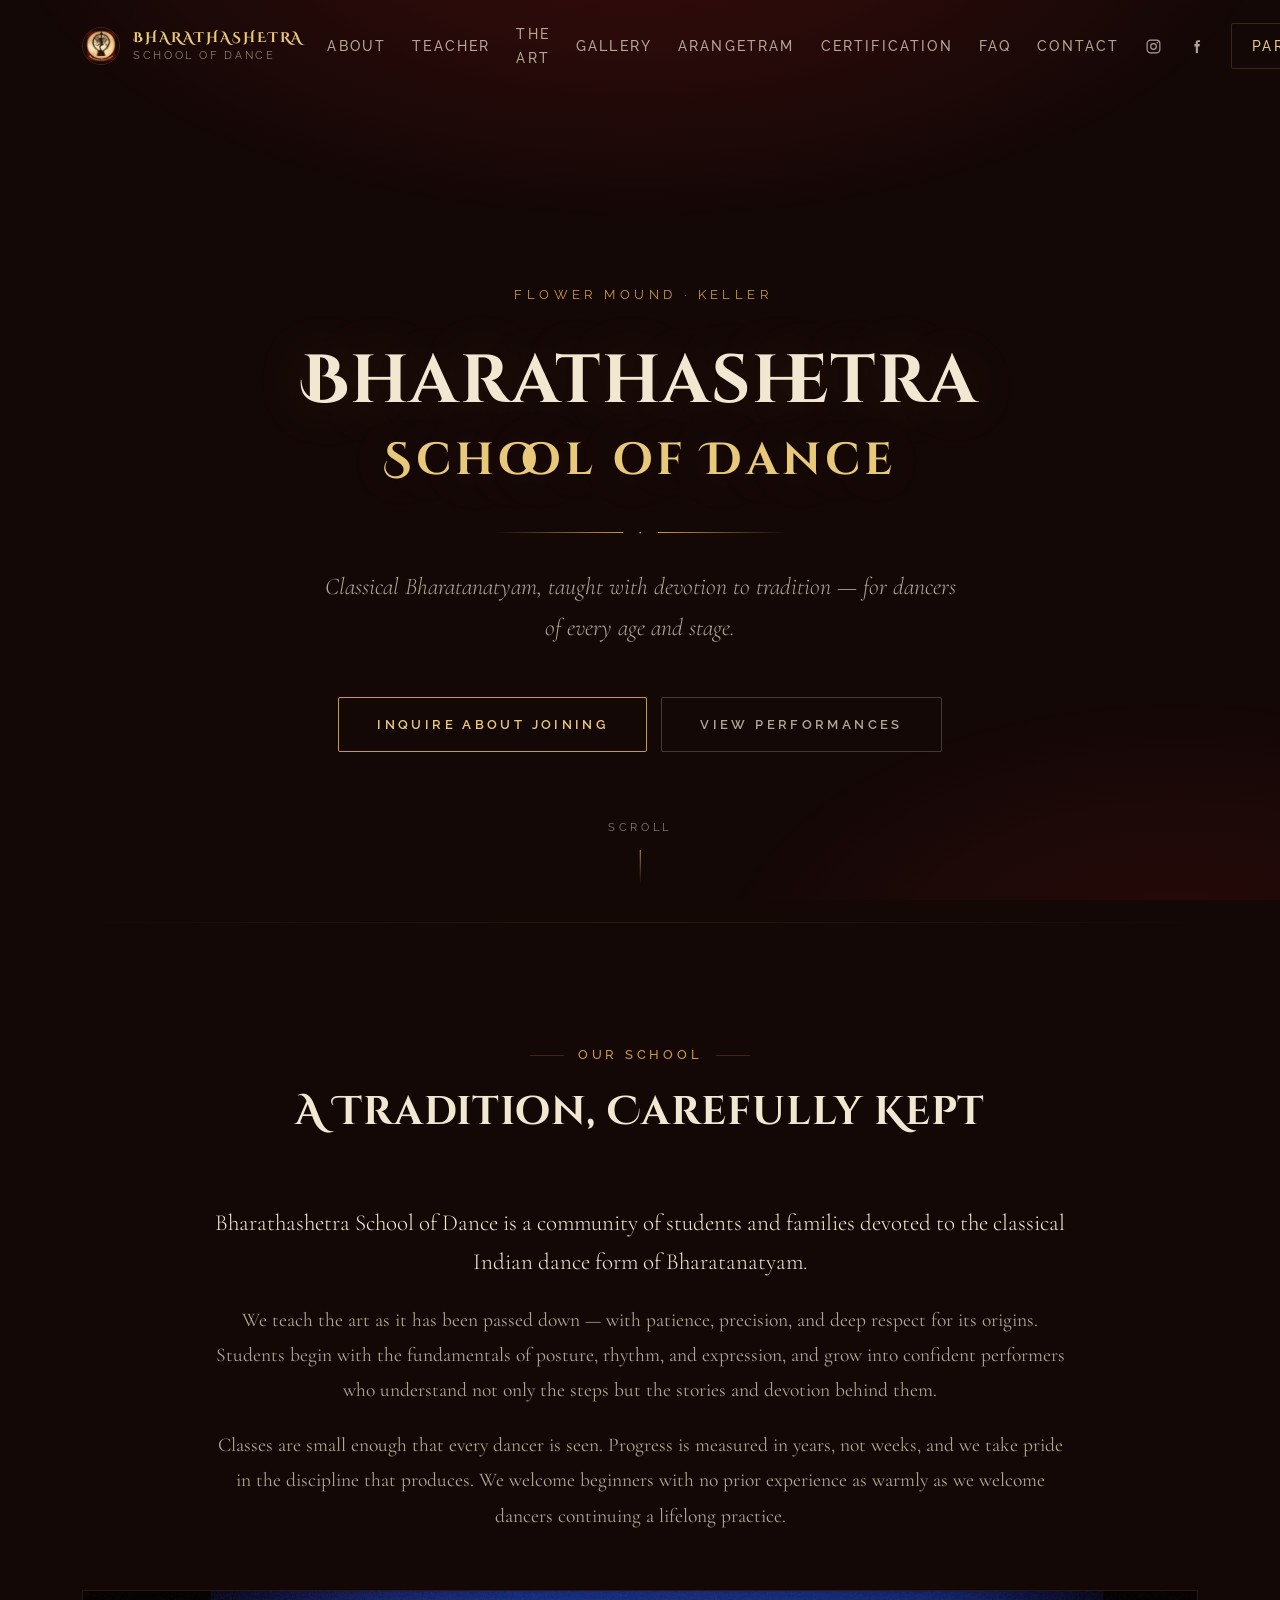
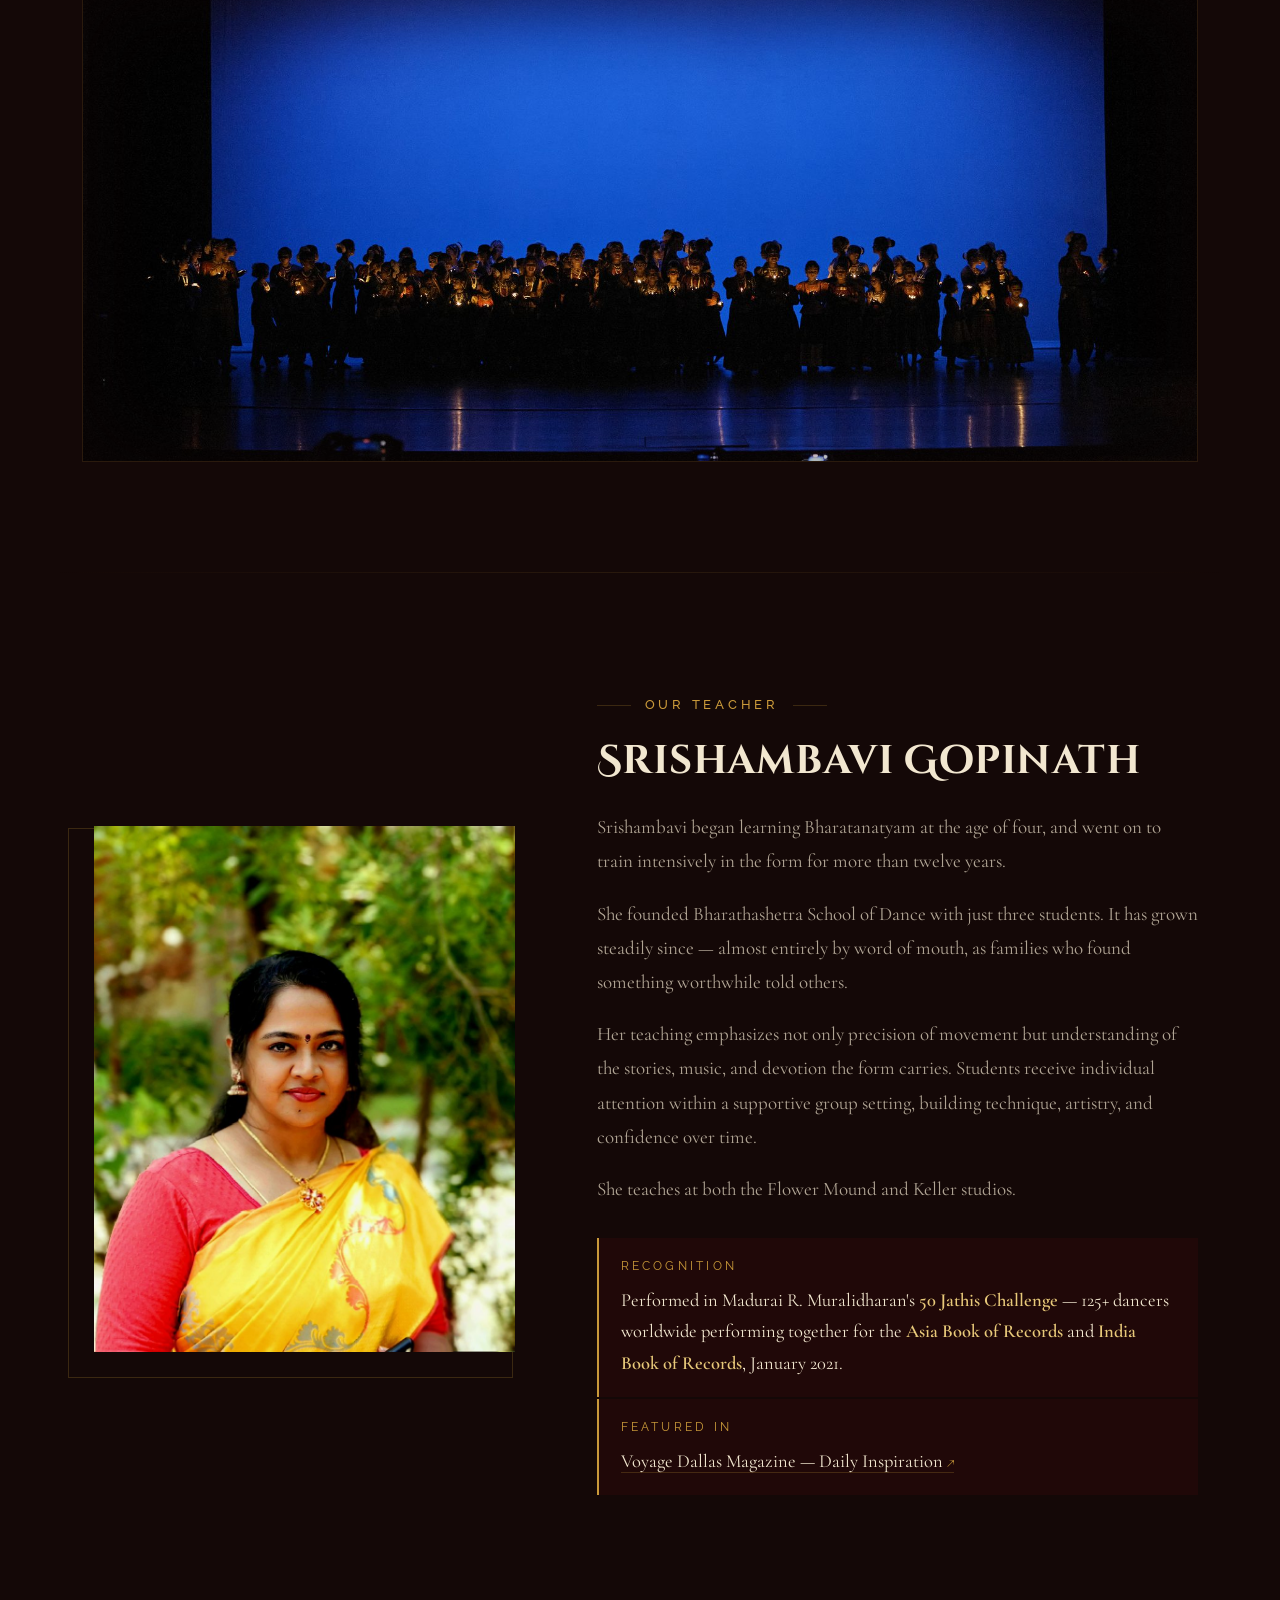
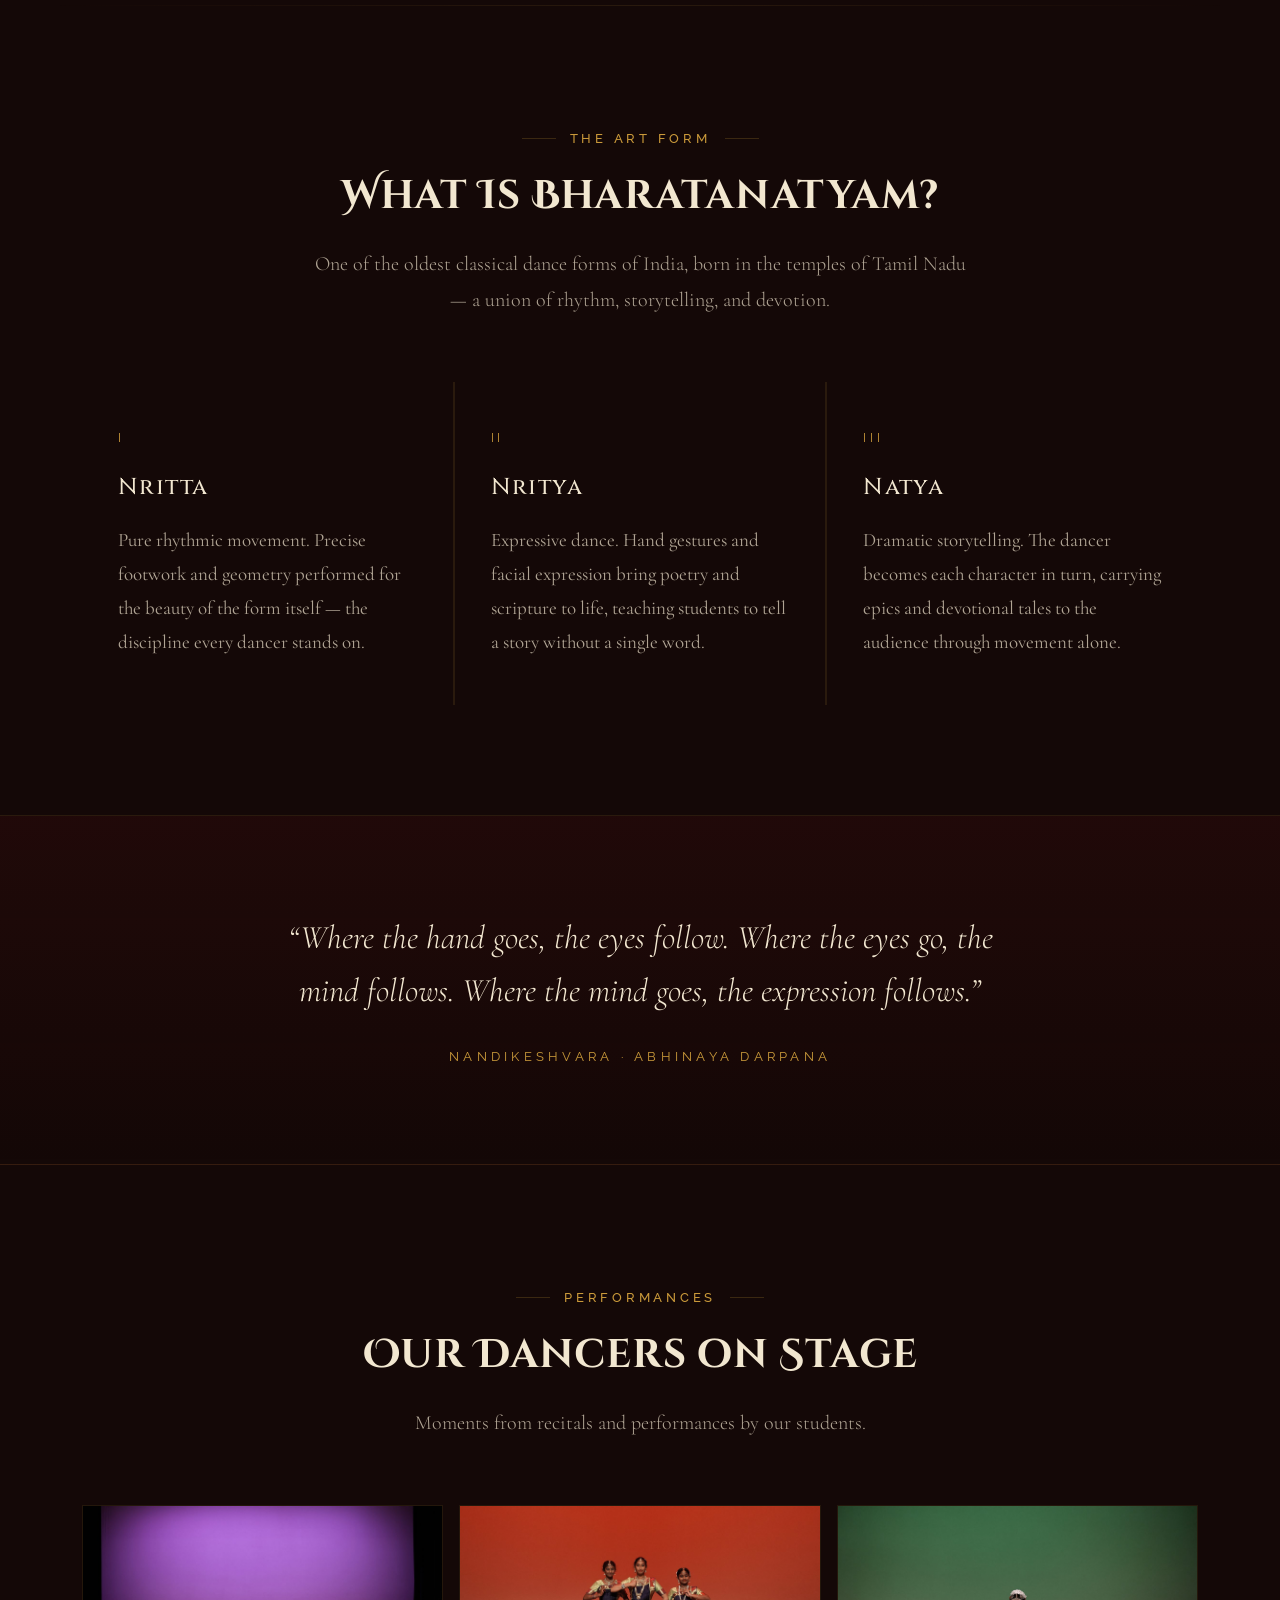
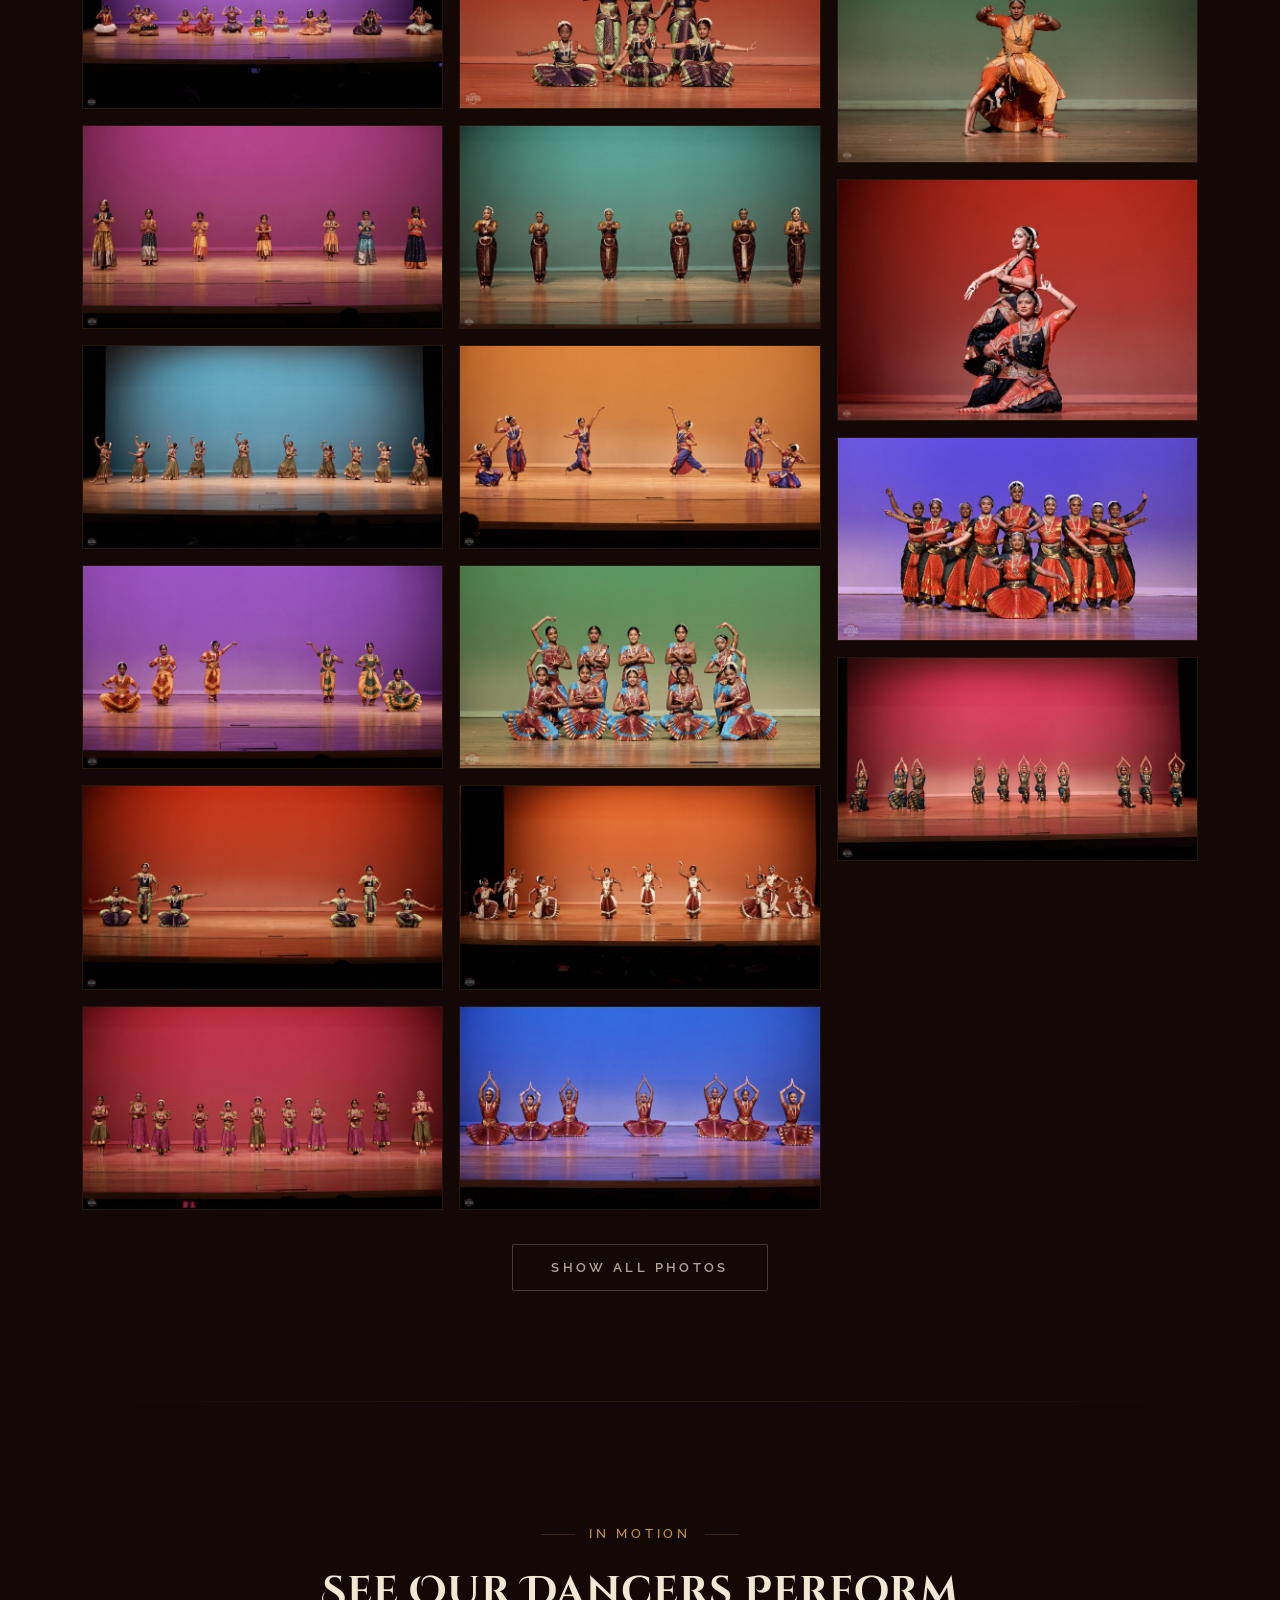
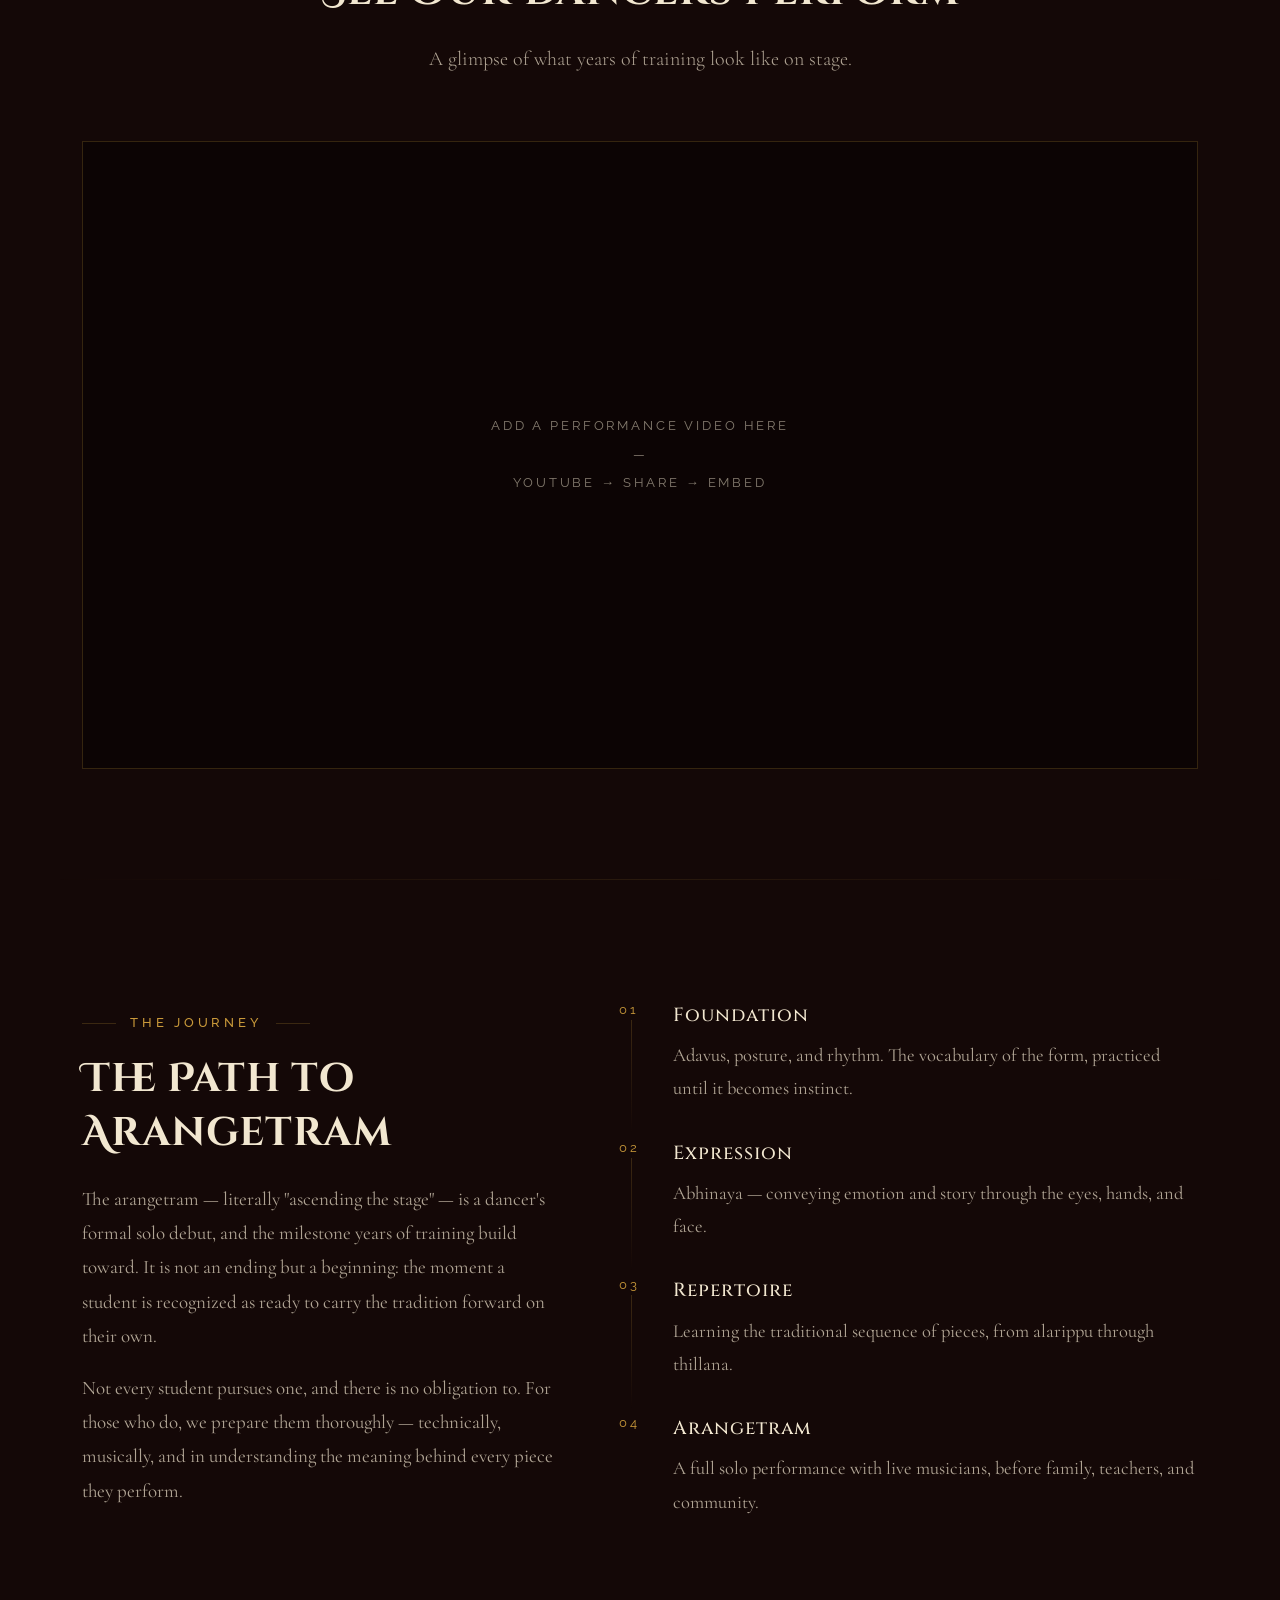
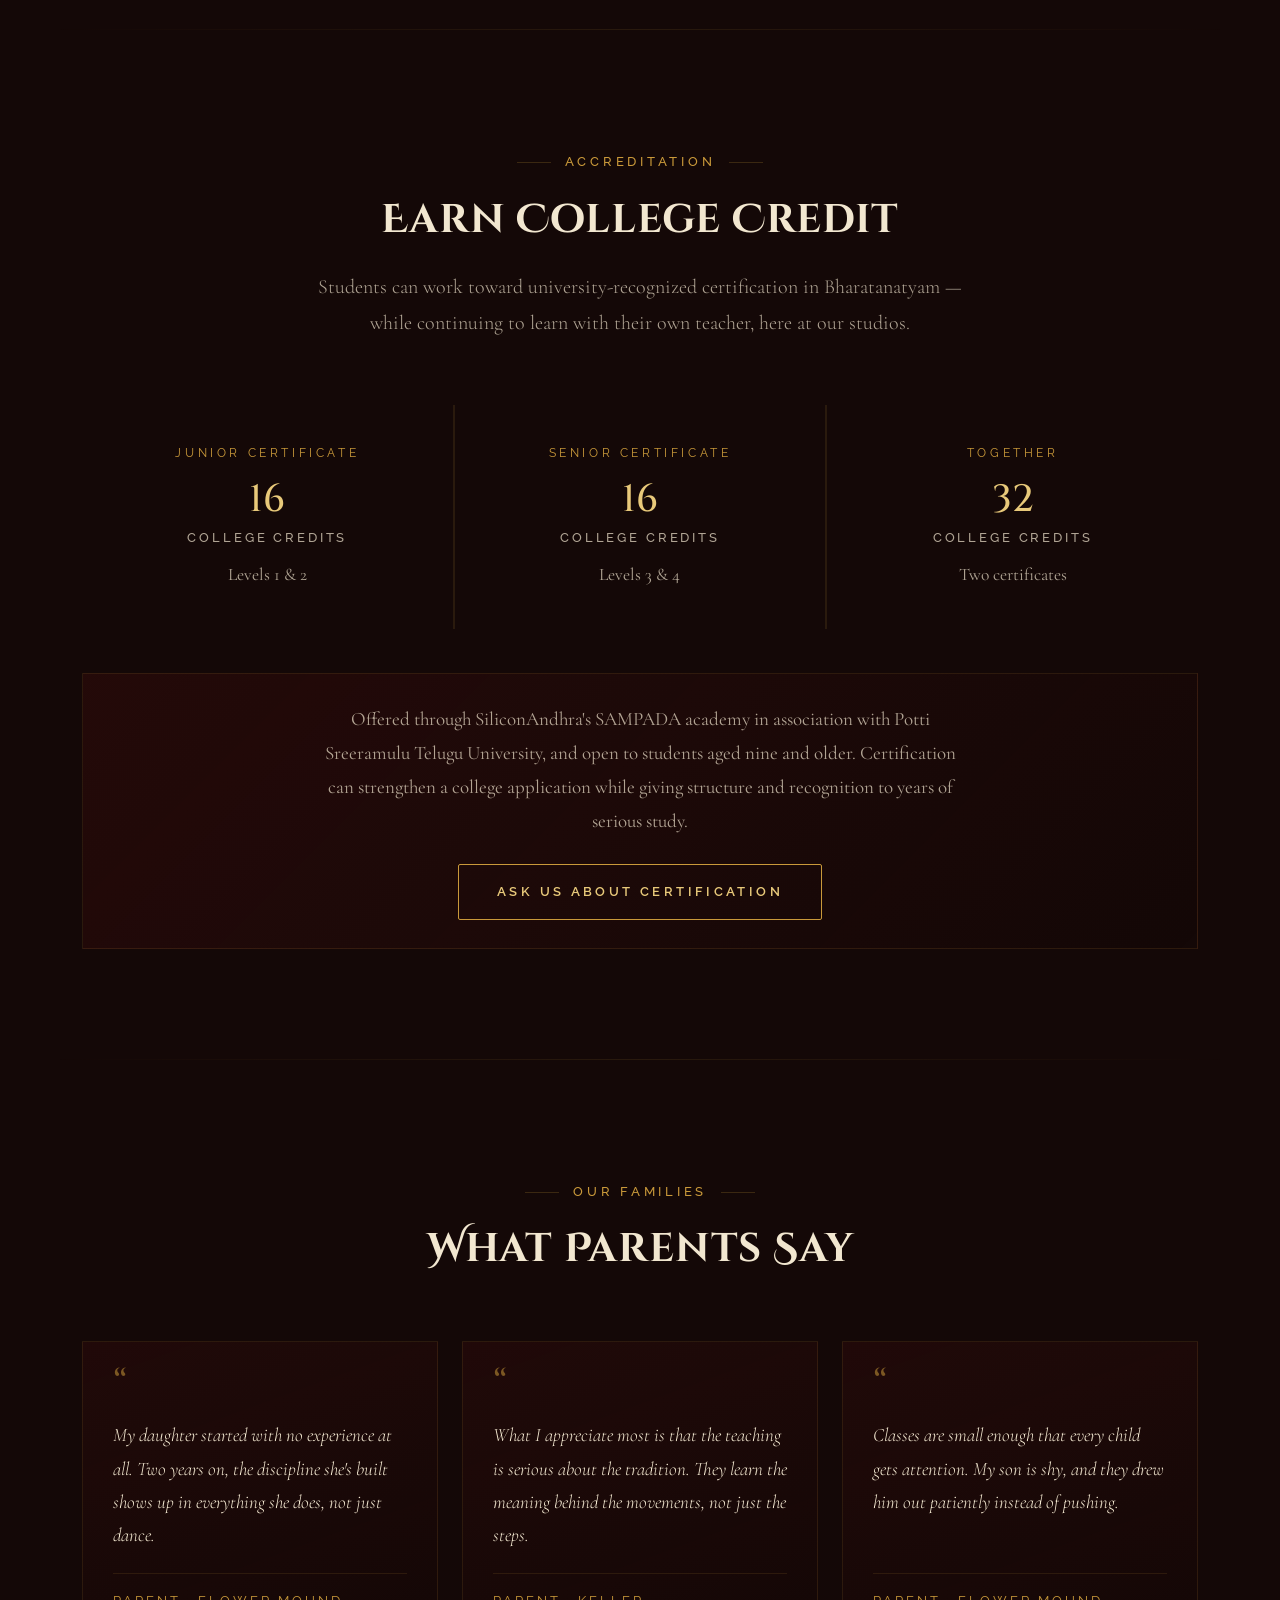
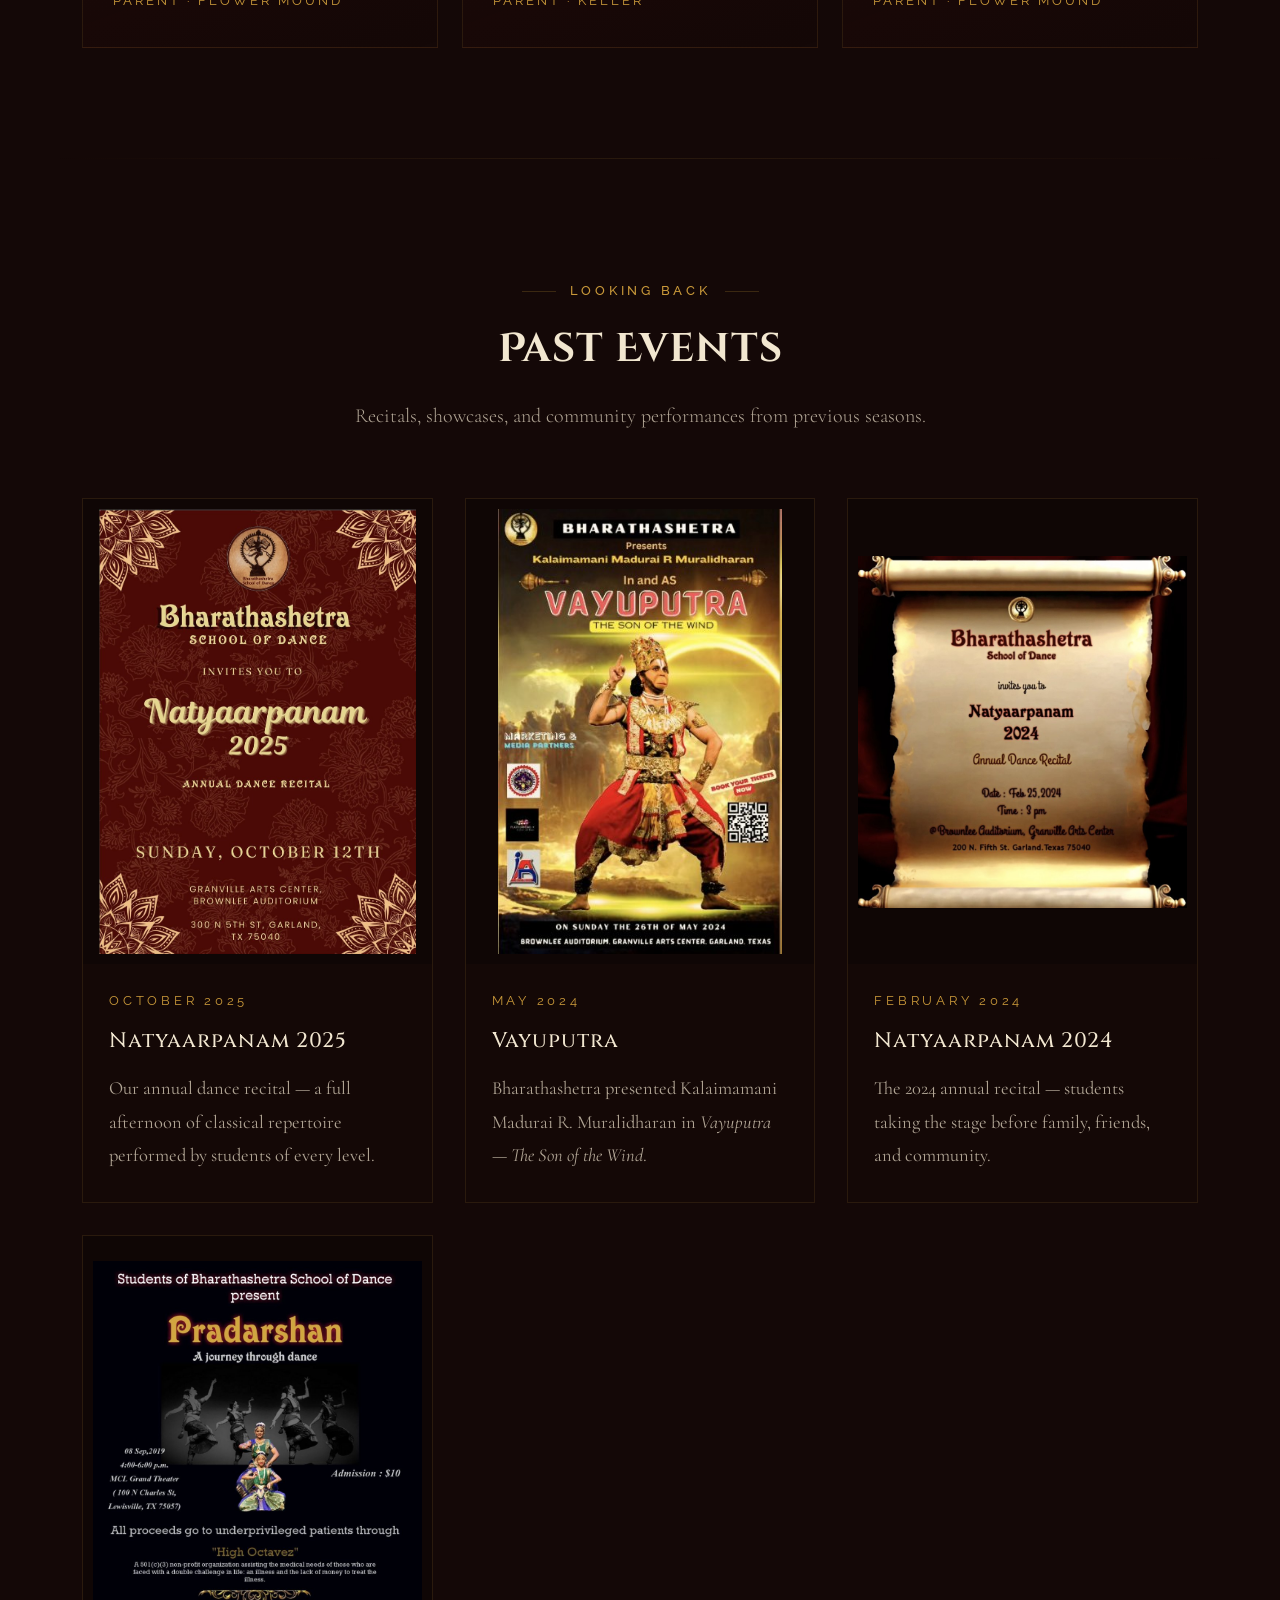
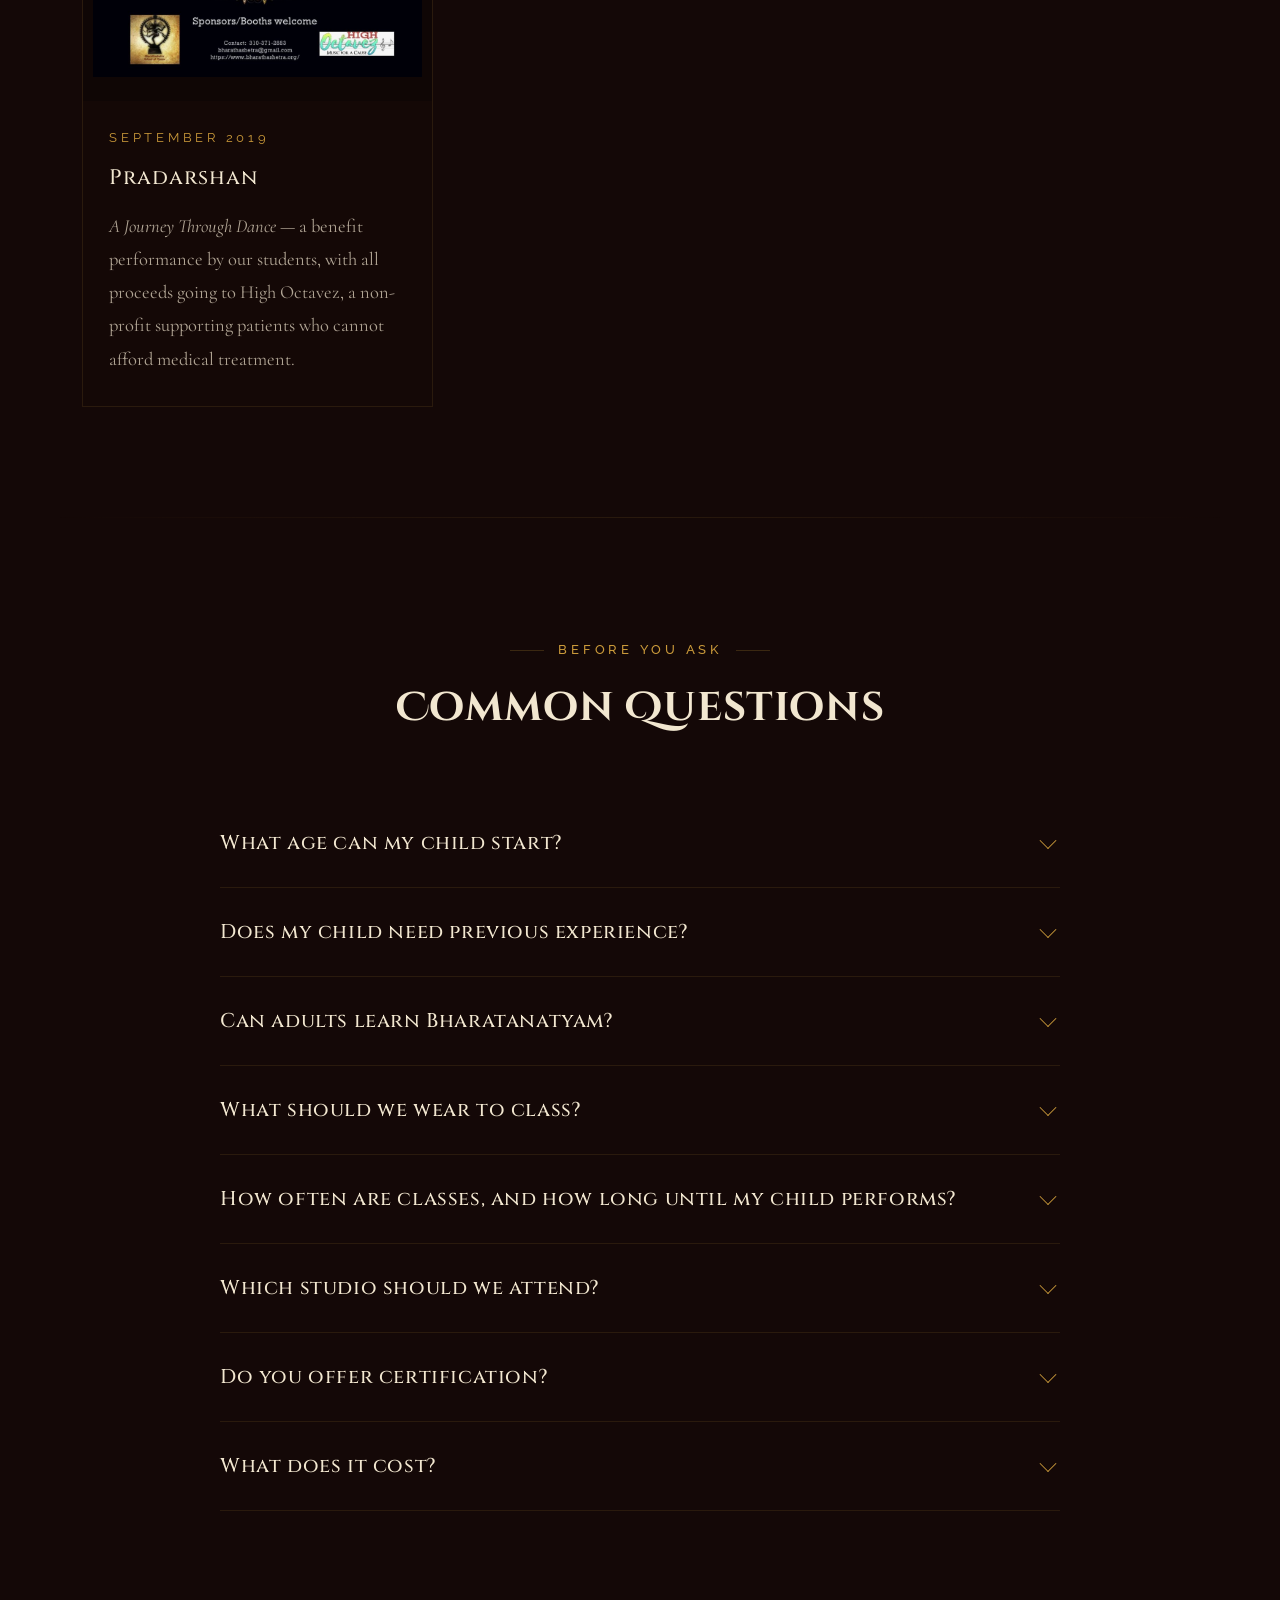
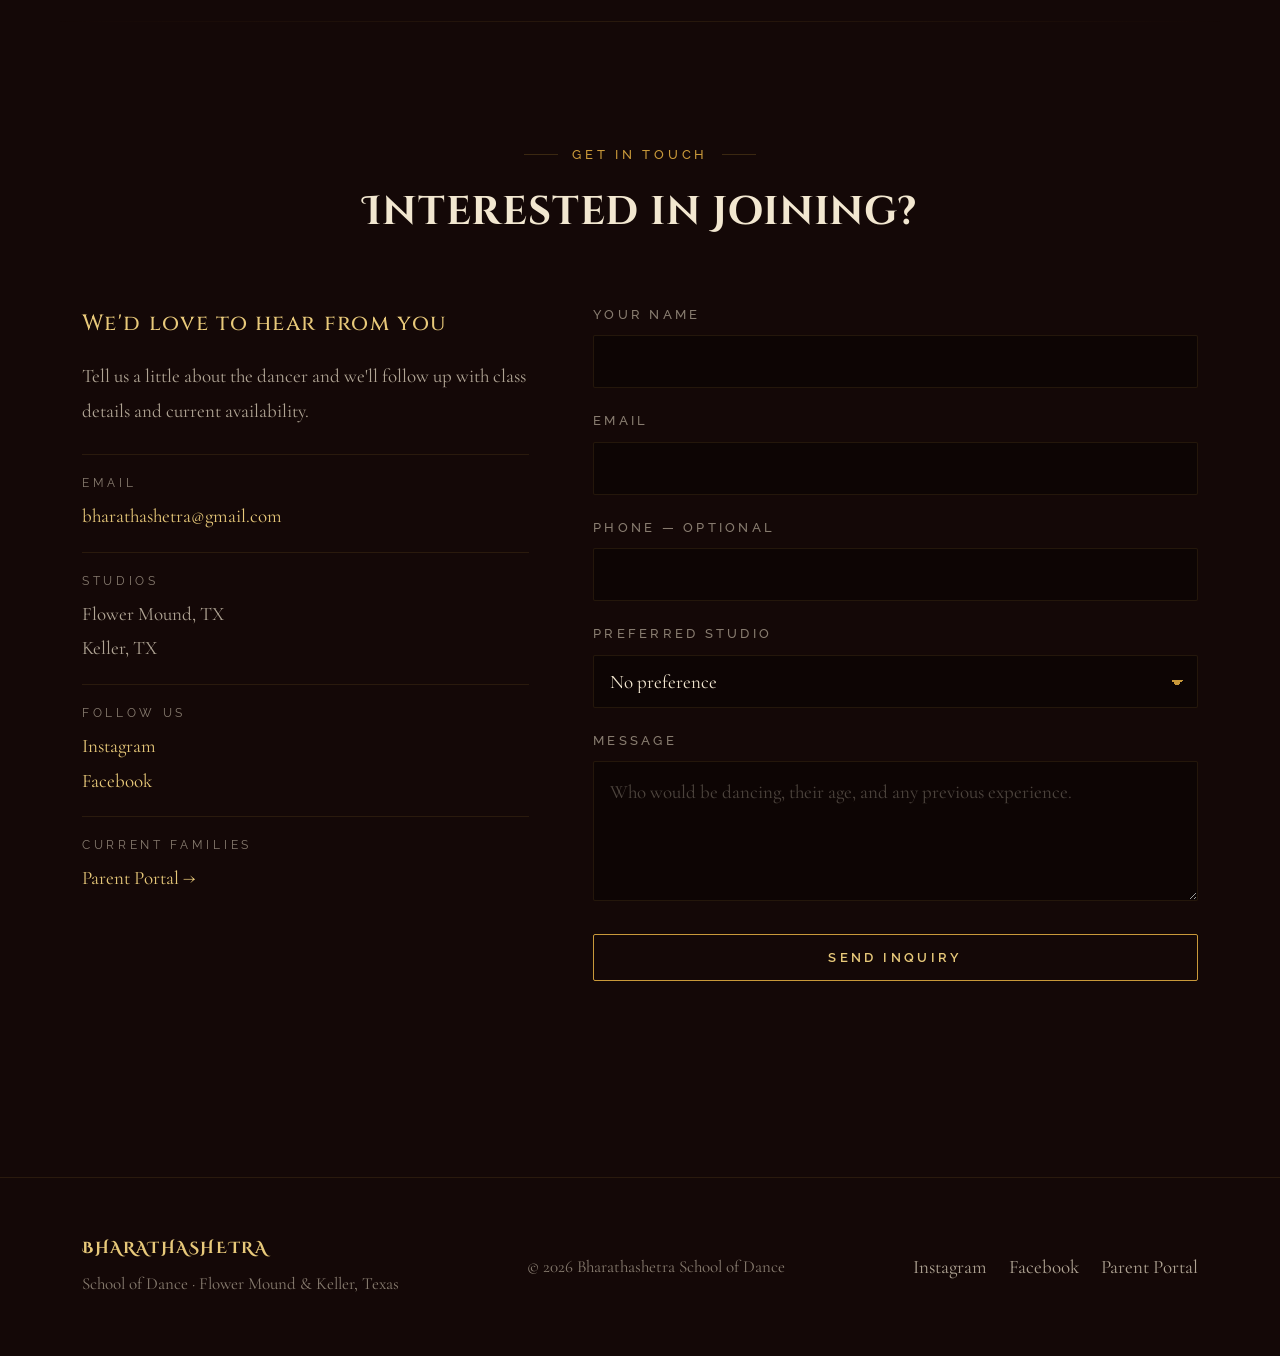
==== commit 725453b2: "Add certification section and FAQ entry" ====
--- a/site/index.html
+++ b/site/index.html
@@ -594,6 +594,30 @@
 
 .slides .ph{position:absolute;inset:0;height:100%;border:0}
 
+/* ---- certification ---- */
+.cert-grid{display:grid;grid-template-columns:repeat(auto-fit,minmax(250px,1fr));gap:2px;background:var(--hair-2);margin-top:44px}
+.cert{background:var(--ink);padding:38px 32px;text-align:center;transition:background .45s}
+.cert:hover{background:var(--ink-2)}
+.cert .tier{
+  font-family:'Raleway',sans-serif;font-size:12px;letter-spacing:.3em;
+  text-transform:uppercase;color:var(--gold);margin-bottom:14px;
+}
+.cert .credits{
+  font-family:'Cinzel',serif;font-size:38px;font-weight:500;
+  color:var(--gold-lt);line-height:1.1;
+}
+.cert .credits span{display:block;font-size:13px;letter-spacing:.22em;
+  text-transform:uppercase;color:var(--muted);margin-top:10px;font-family:'Raleway',sans-serif}
+.cert .lv{margin-top:14px;color:var(--muted);font-size:17.5px}
+
+.cert-note{
+  margin-top:44px;padding:28px 32px;border:1px solid var(--hair-2);
+  background:linear-gradient(135deg,rgba(110,20,20,.18),transparent);
+  text-align:center;
+}
+.cert-note p{color:var(--muted);max-width:660px;margin:0 auto}
+.cert-note .btn{margin-top:26px}
+
 /* ---- testimonials ---- */
 .quotes{display:grid;grid-template-columns:repeat(auto-fit,minmax(290px,1fr));gap:24px}
 .quote{
@@ -699,7 +723,7 @@
 
 /* Seven links at 13.5px stop fitting well before phone width, so the
    collapsed menu takes over on small laptops and tablets too. */
-@media (max-width:1080px){
+@media (max-width:1180px){
   .nav-in{padding:14px 20px}
   .burger{display:block}
   .links{
@@ -746,6 +770,7 @@
       <a href="#tradition">The Art</a>
       <a href="#gallery">Gallery</a>
       <a href="#arangetram">Arangetram</a>
+      <a href="#certification">Certification</a>
       <a href="#faq">FAQ</a>
       <a href="#contact">Contact</a>
       <a class="ig" href="https://www.instagram.com/bharathashetra/" target="_blank" rel="noopener" aria-label="Instagram"><svg viewBox="0 0 24 24" width="17" height="17" fill="none" stroke="currentColor" stroke-width="1.6" aria-hidden="true"><rect x="3" y="3" width="18" height="18" rx="5"/><circle cx="12" cy="12" r="4"/><circle cx="17.5" cy="6.5" r="1.1" fill="currentColor" stroke="none"/></svg></a>
@@ -1044,6 +1069,41 @@
 
 <div class="divider"></div>
 
+<!-- ============ CERTIFICATION ============ -->
+<section id="certification" class="rv">
+  <div class="section-head">
+    <div class="eyebrow">Accreditation</div>
+    <h2>Earn College Credit</h2>
+    <p class="lede">Students can work toward university-recognized certification in Bharatanatyam &mdash; while continuing to learn with their own teacher, here at our studios.</p>
+  </div>
+
+  <div class="cert-grid">
+    <div class="cert">
+      <div class="tier">Junior Certificate</div>
+      <div class="credits">16<span>College Credits</span></div>
+      <div class="lv">Levels 1 &amp; 2</div>
+    </div>
+    <div class="cert">
+      <div class="tier">Senior Certificate</div>
+      <div class="credits">16<span>College Credits</span></div>
+      <div class="lv">Levels 3 &amp; 4</div>
+    </div>
+    <div class="cert">
+      <div class="tier">Together</div>
+      <div class="credits">32<span>College Credits</span></div>
+      <div class="lv">Two certificates</div>
+    </div>
+  </div>
+
+  <div class="cert-note">
+    <!-- ===== EDIT ME: confirm wording with the school ===== -->
+    <p>Offered through SiliconAndhra's SAMPADA academy in association with Potti Sreeramulu Telugu University, and open to students aged nine and older. Certification can strengthen a college application while giving structure and recognition to years of serious study.</p>
+    <a class="btn btn-a" href="#contact">Ask Us About Certification</a>
+  </div>
+</section>
+
+<div class="divider"></div>
+
 <!-- ============ TESTIMONIALS ============ -->
 <section id="families" class="rv">
   <div class="section-head">
@@ -1155,6 +1215,10 @@
       <div class="answer">We teach in Flower Mound and Keller. Most families choose whichever is closer &mdash; mention your preference when you get in touch and we'll let you know what's available there.</div>
     </details>
     <details>
+      <summary>Do you offer certification?</summary>
+      <div class="answer">Yes. Students aged nine and older can work toward Junior and Senior certificates carrying college credit, earned while continuing to study with their own teacher here. Get in touch and we'll explain how it works and whether it's a good fit for your dancer.</div>
+    </details>
+    <details>
       <summary>What does it cost?</summary>
       <div class="answer">Tuition is monthly, with separate fees for recital costumes and events. Please contact us for current rates &mdash; we're happy to walk through what a year looks like.</div>
     </details>
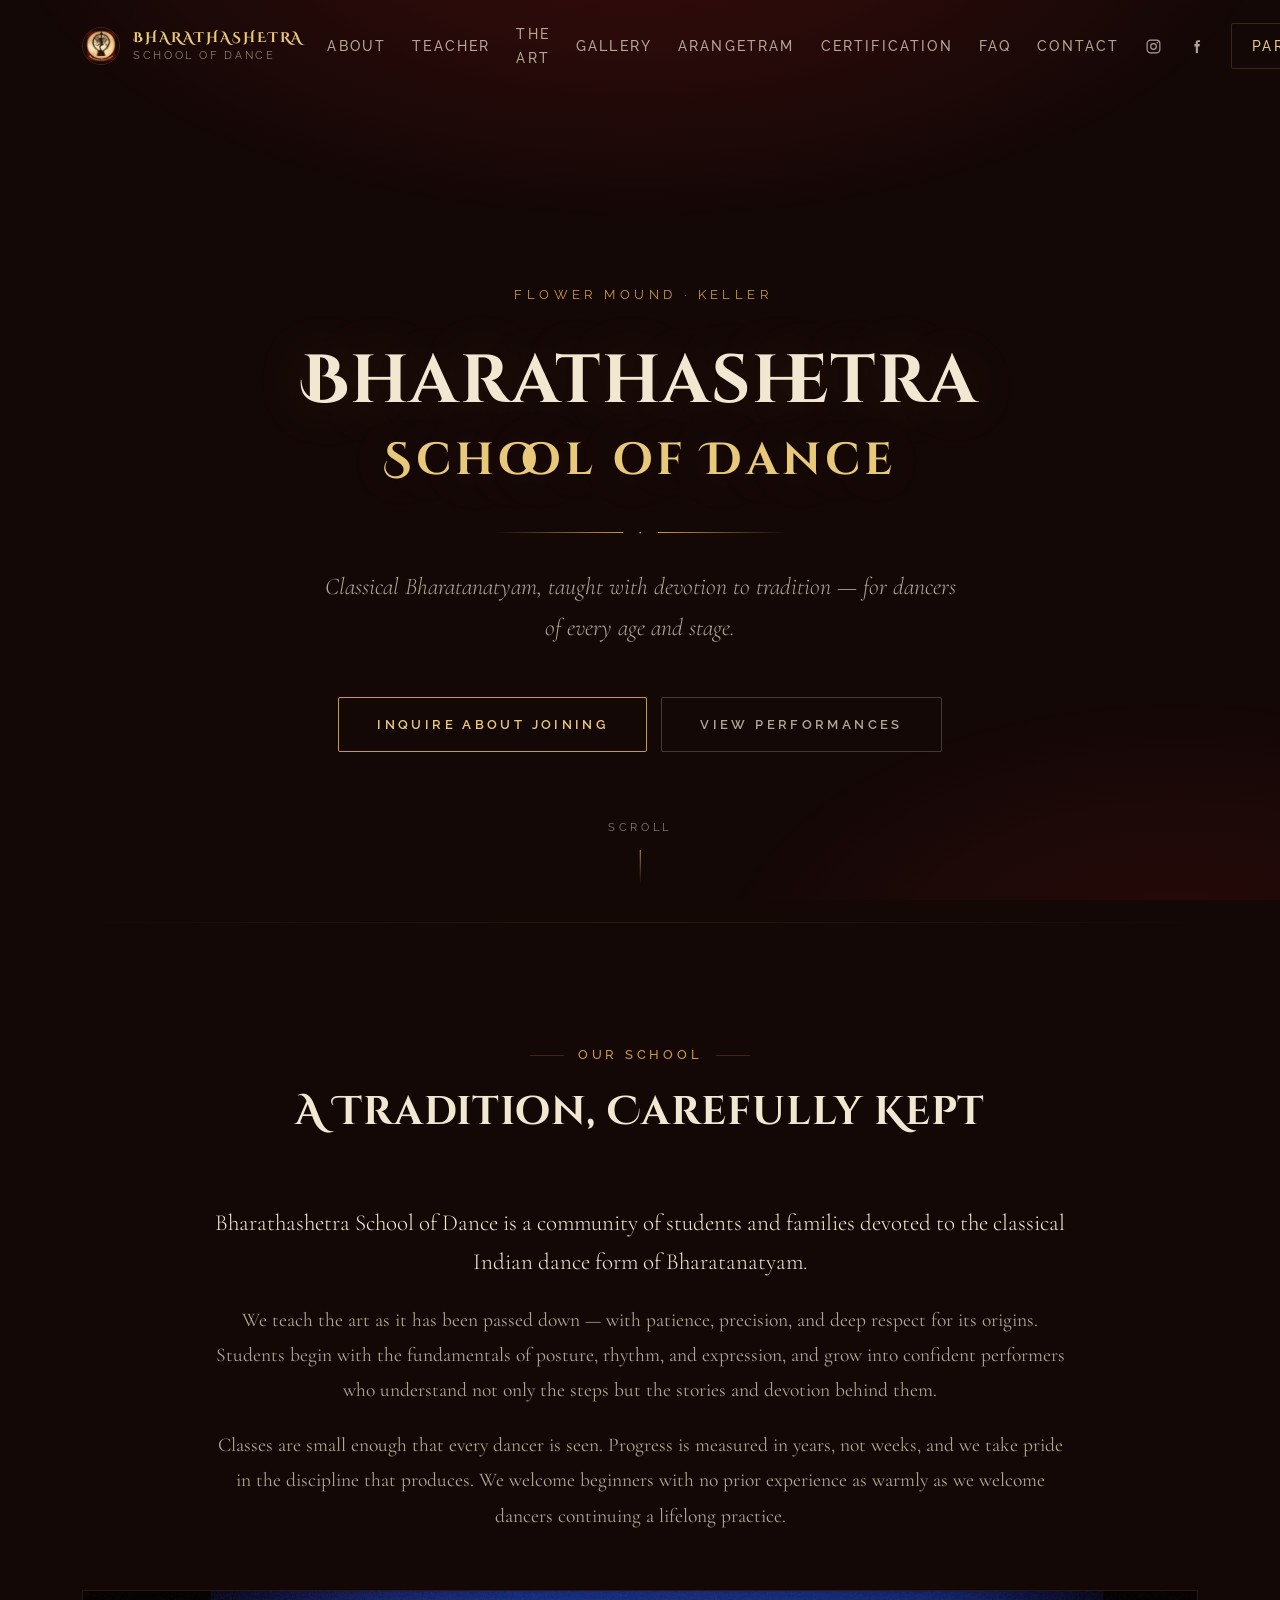
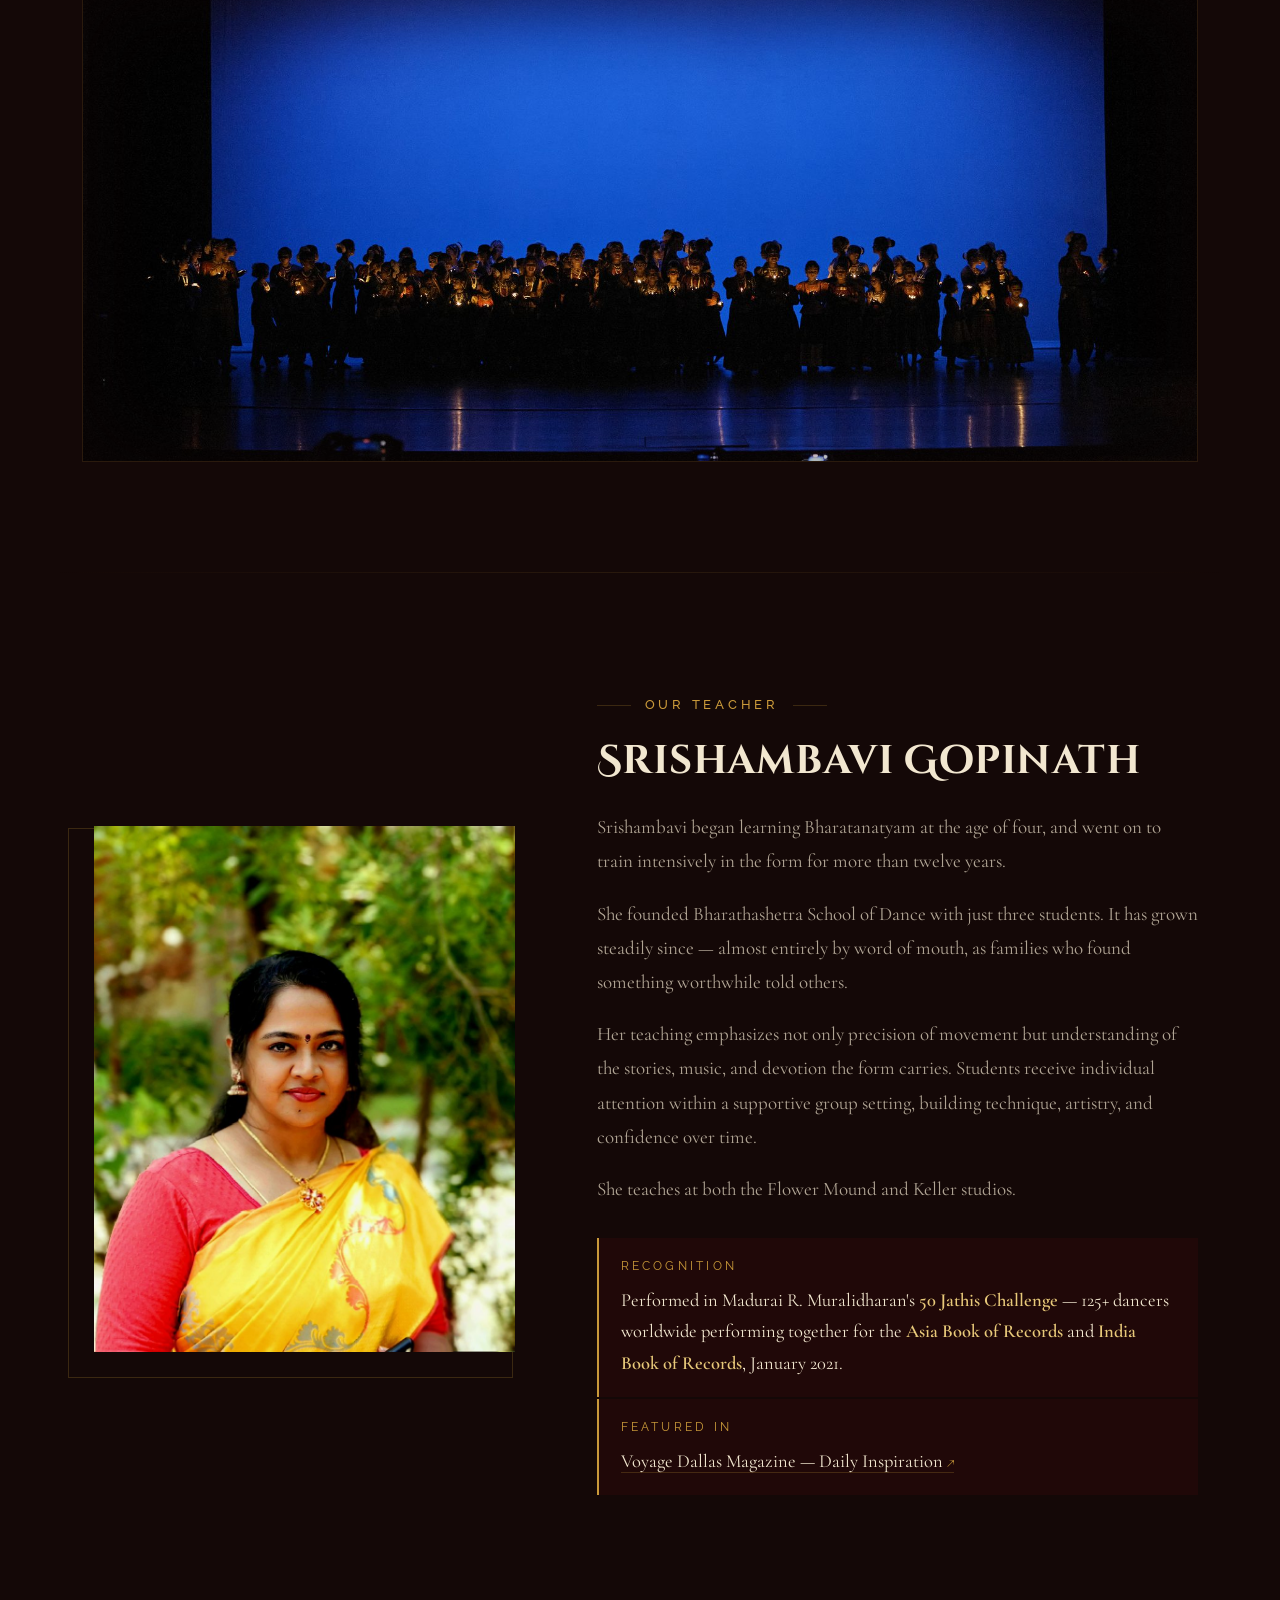
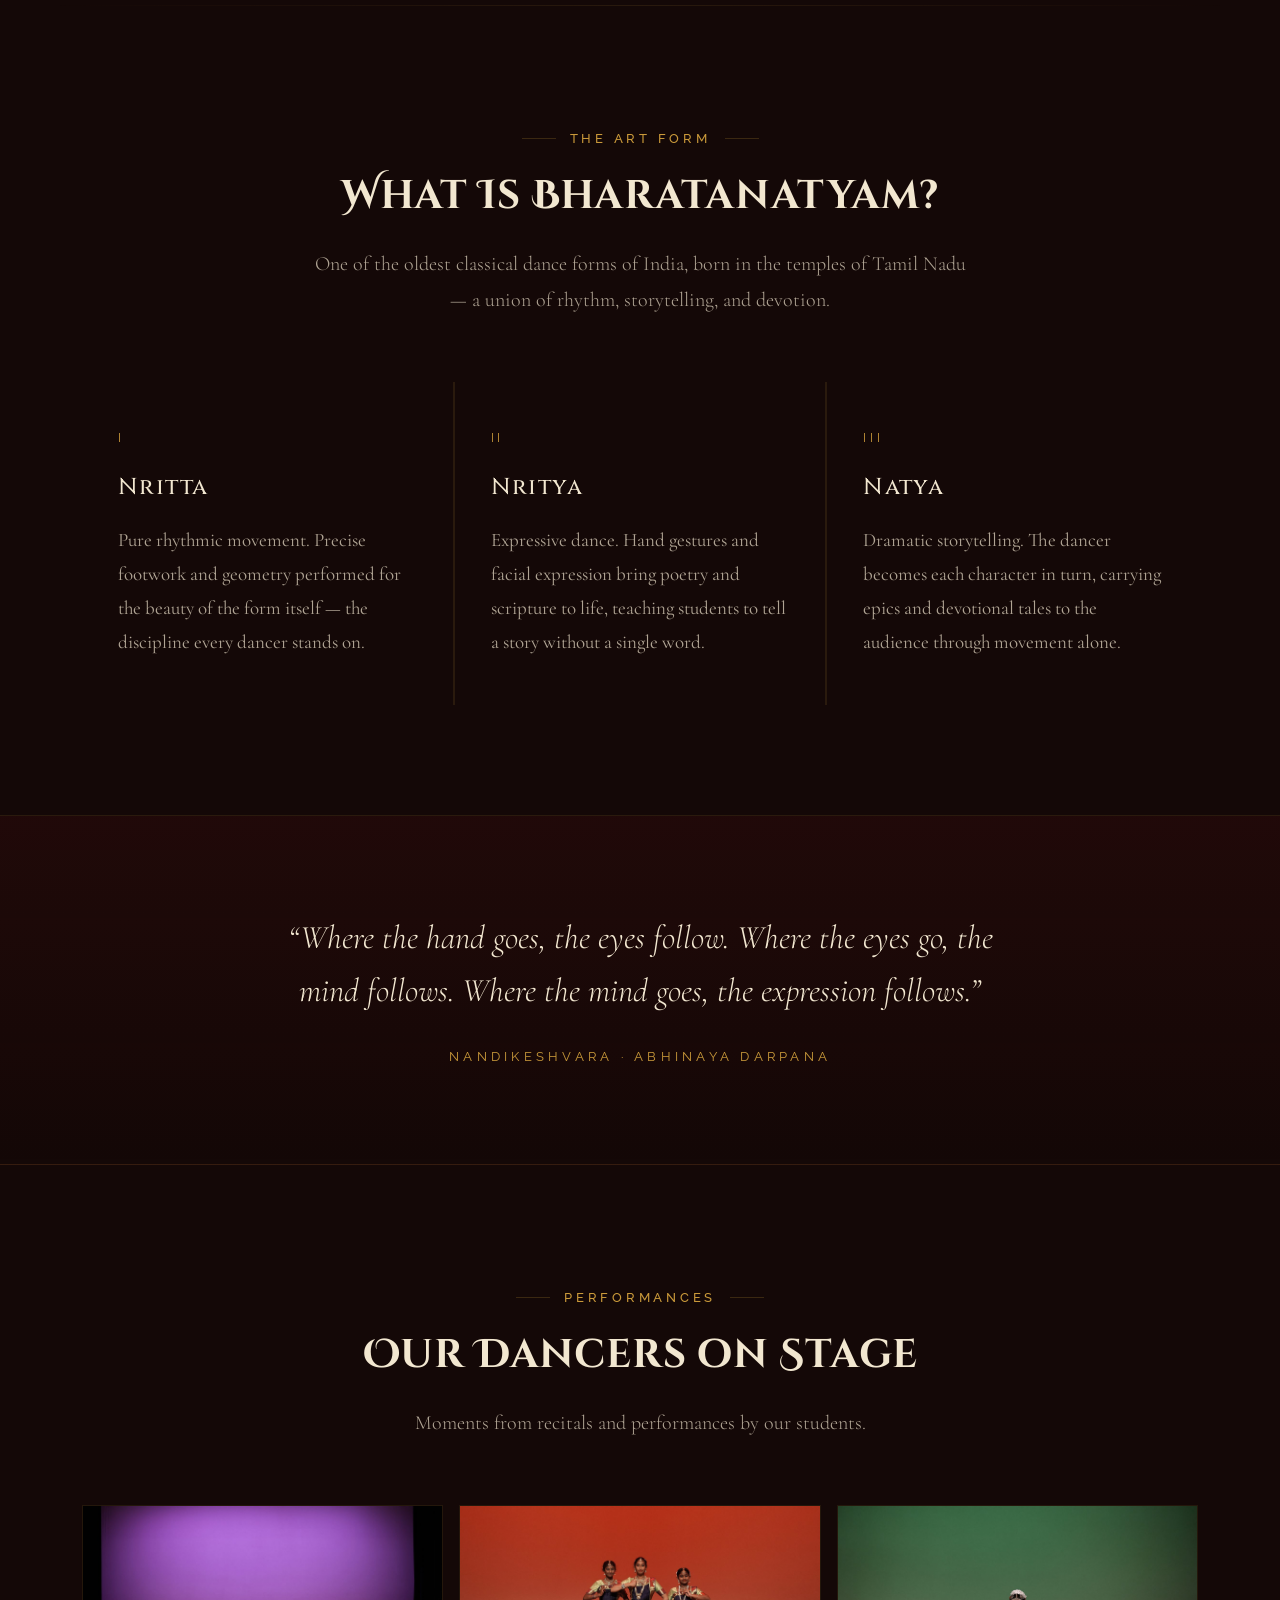
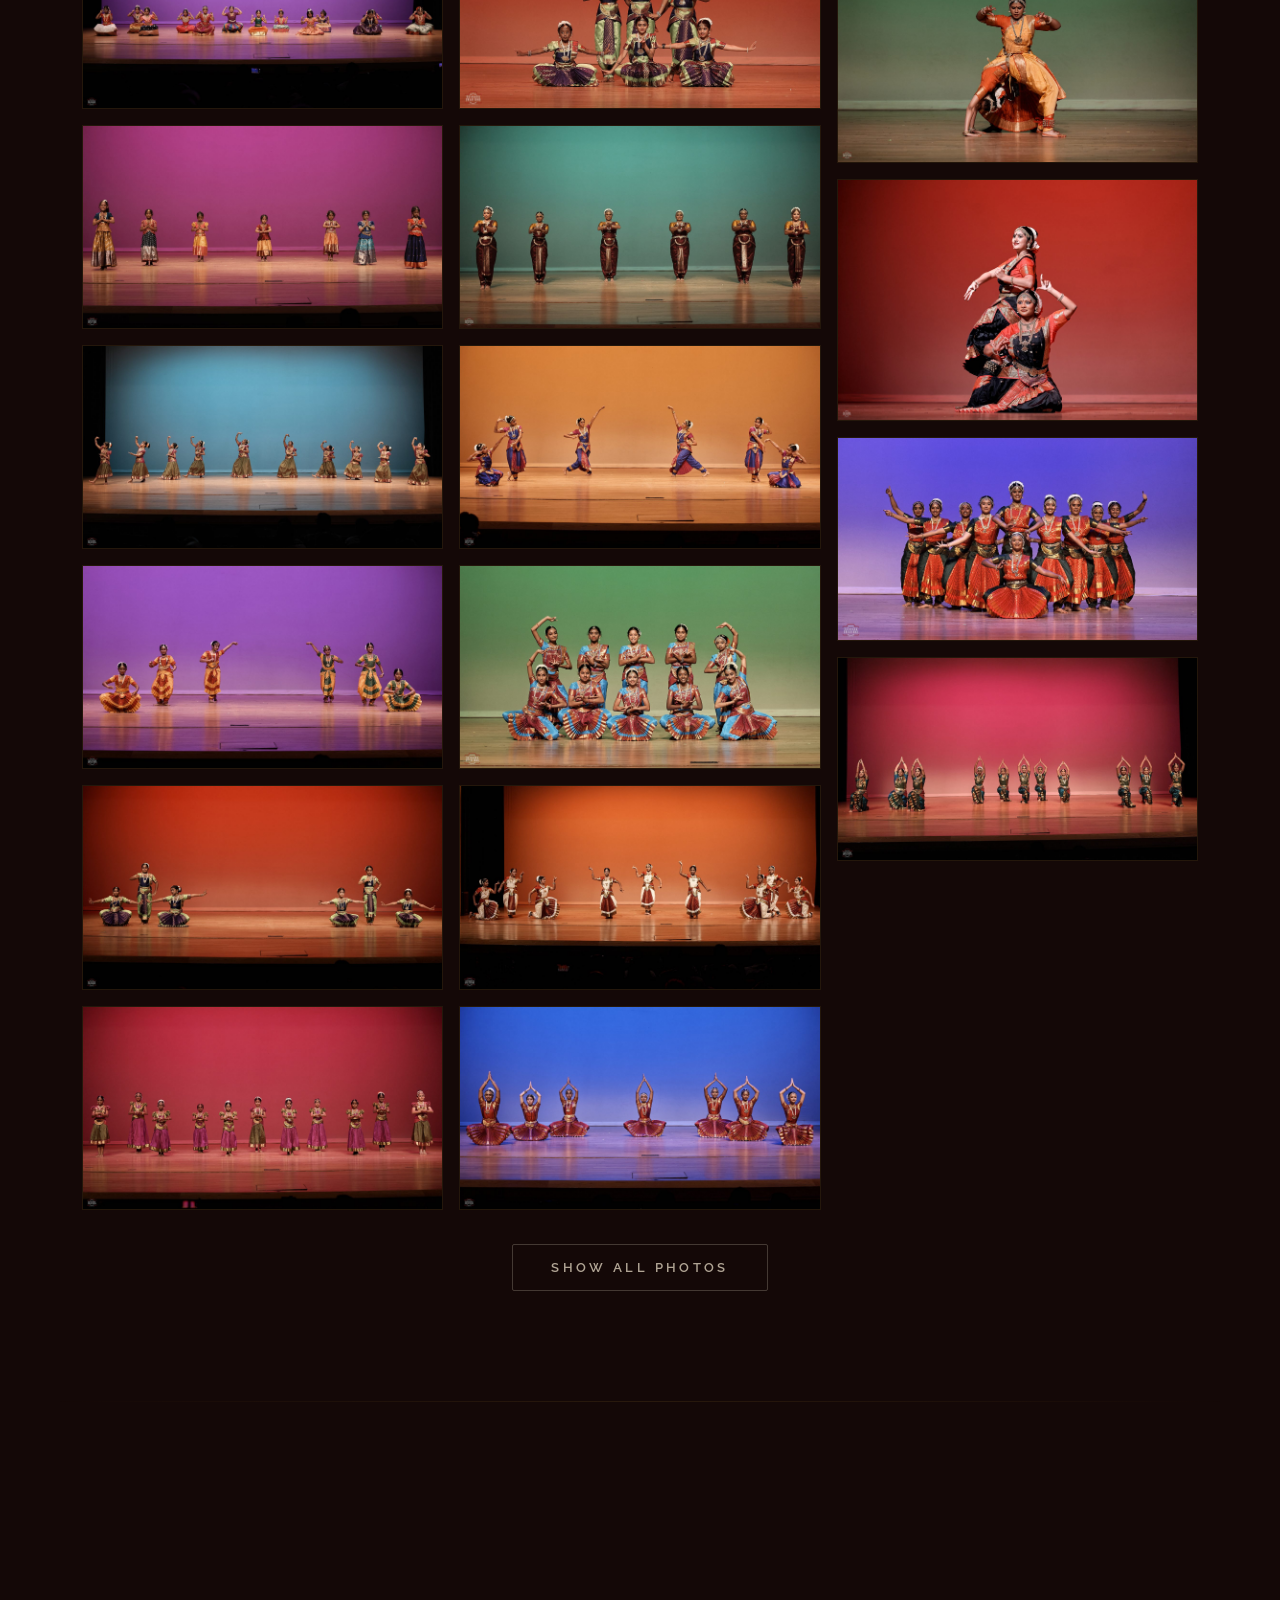
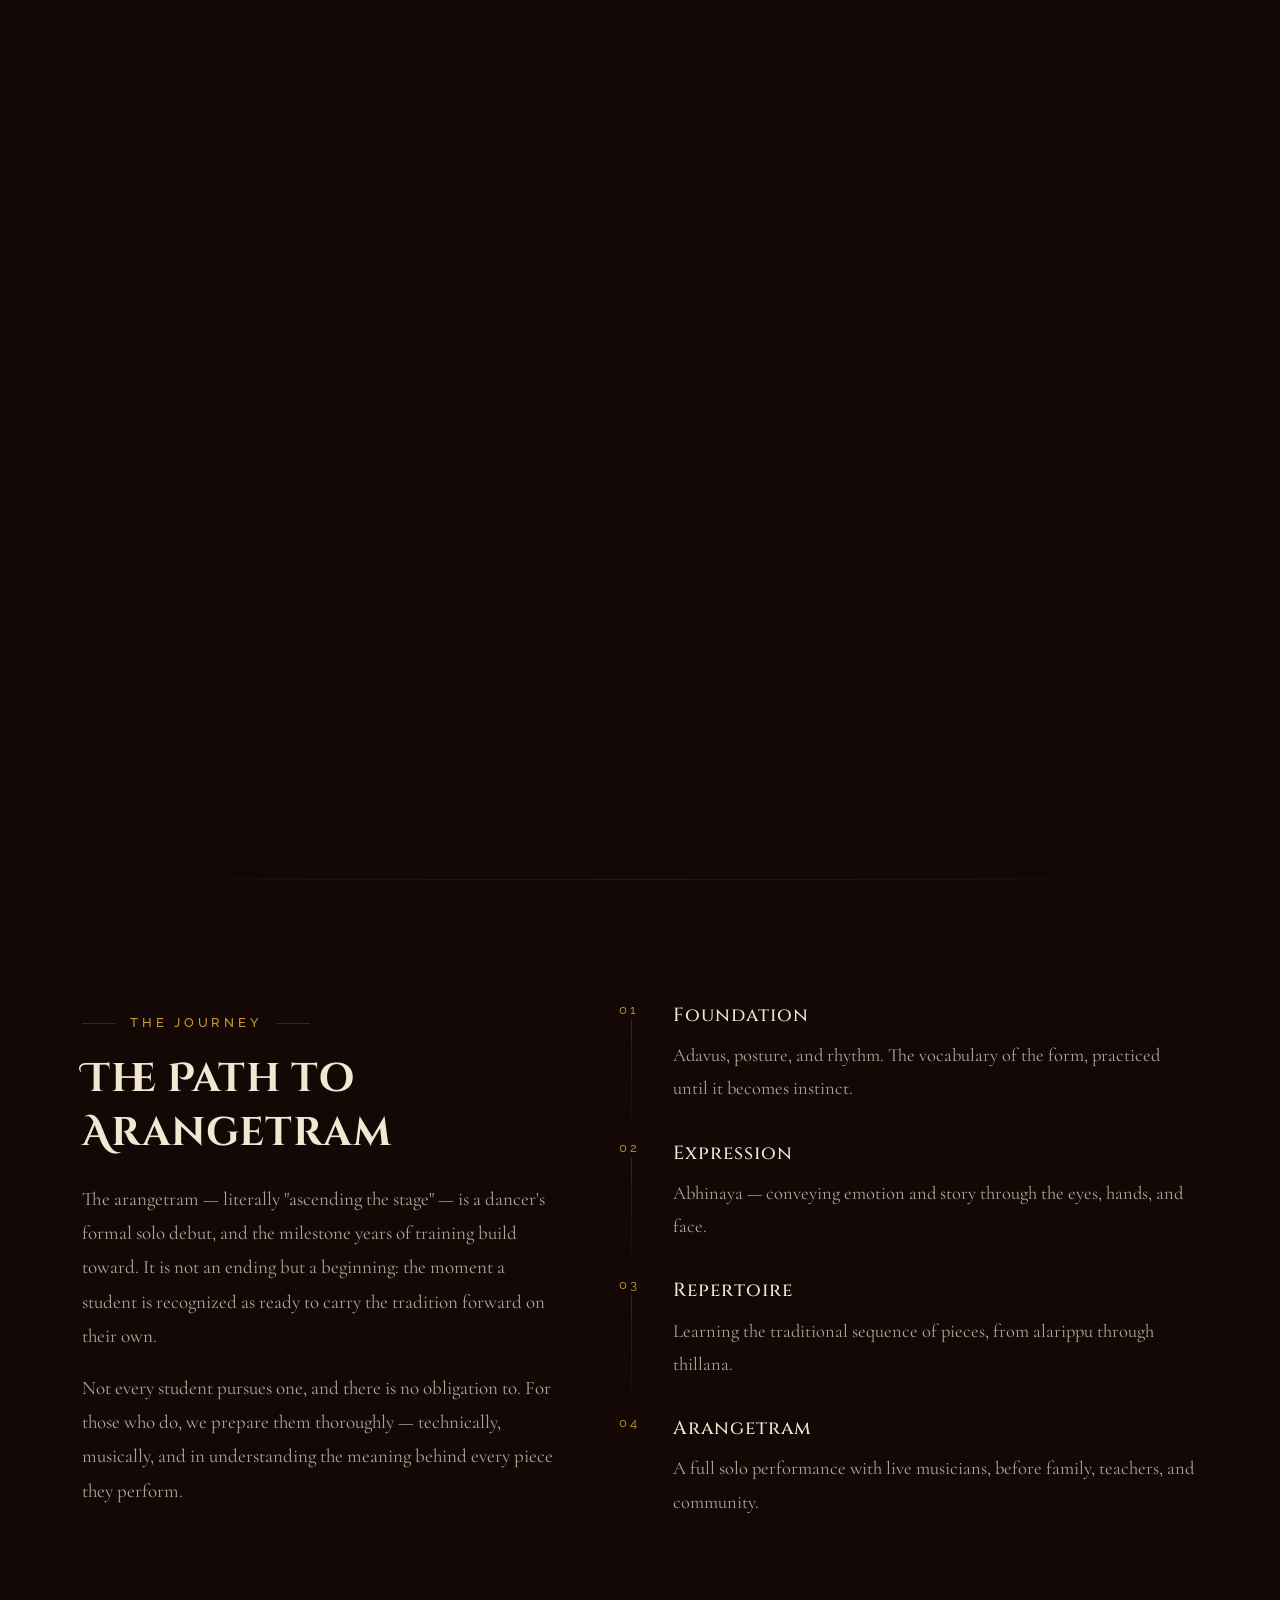
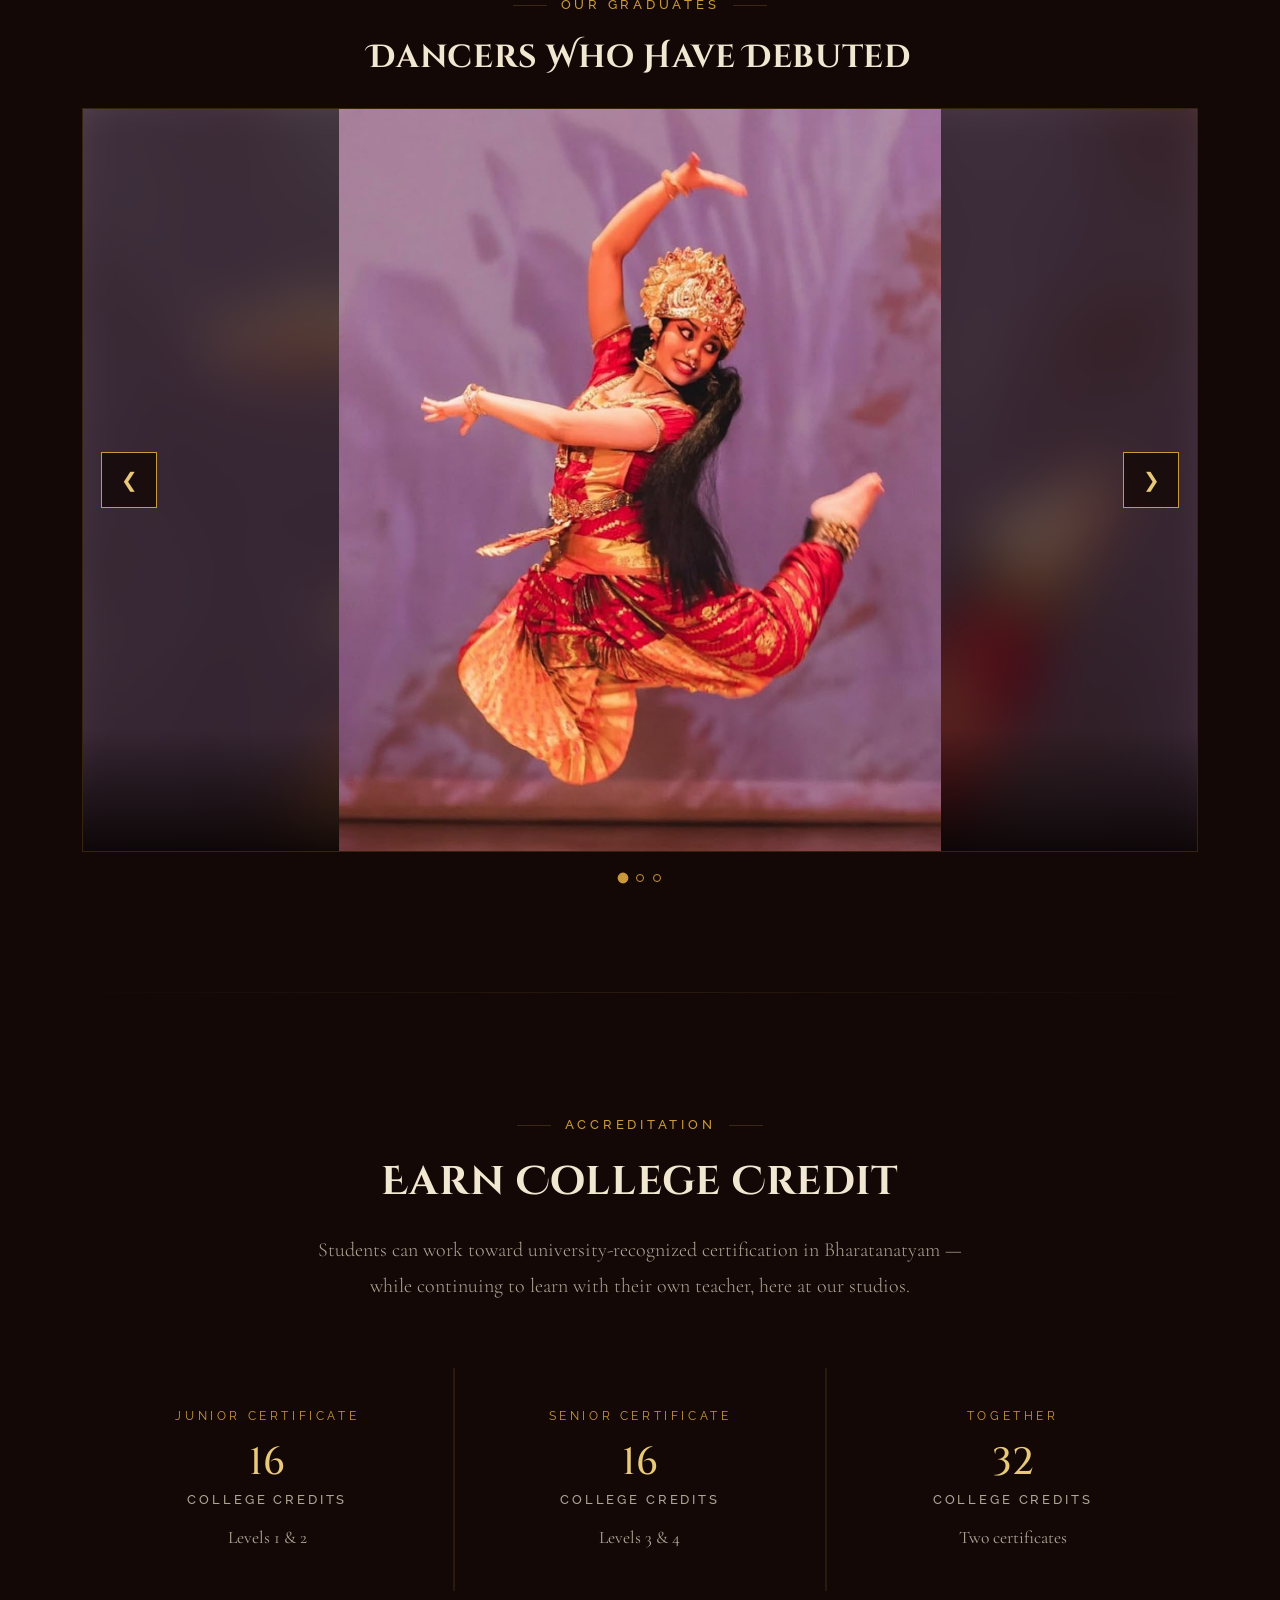
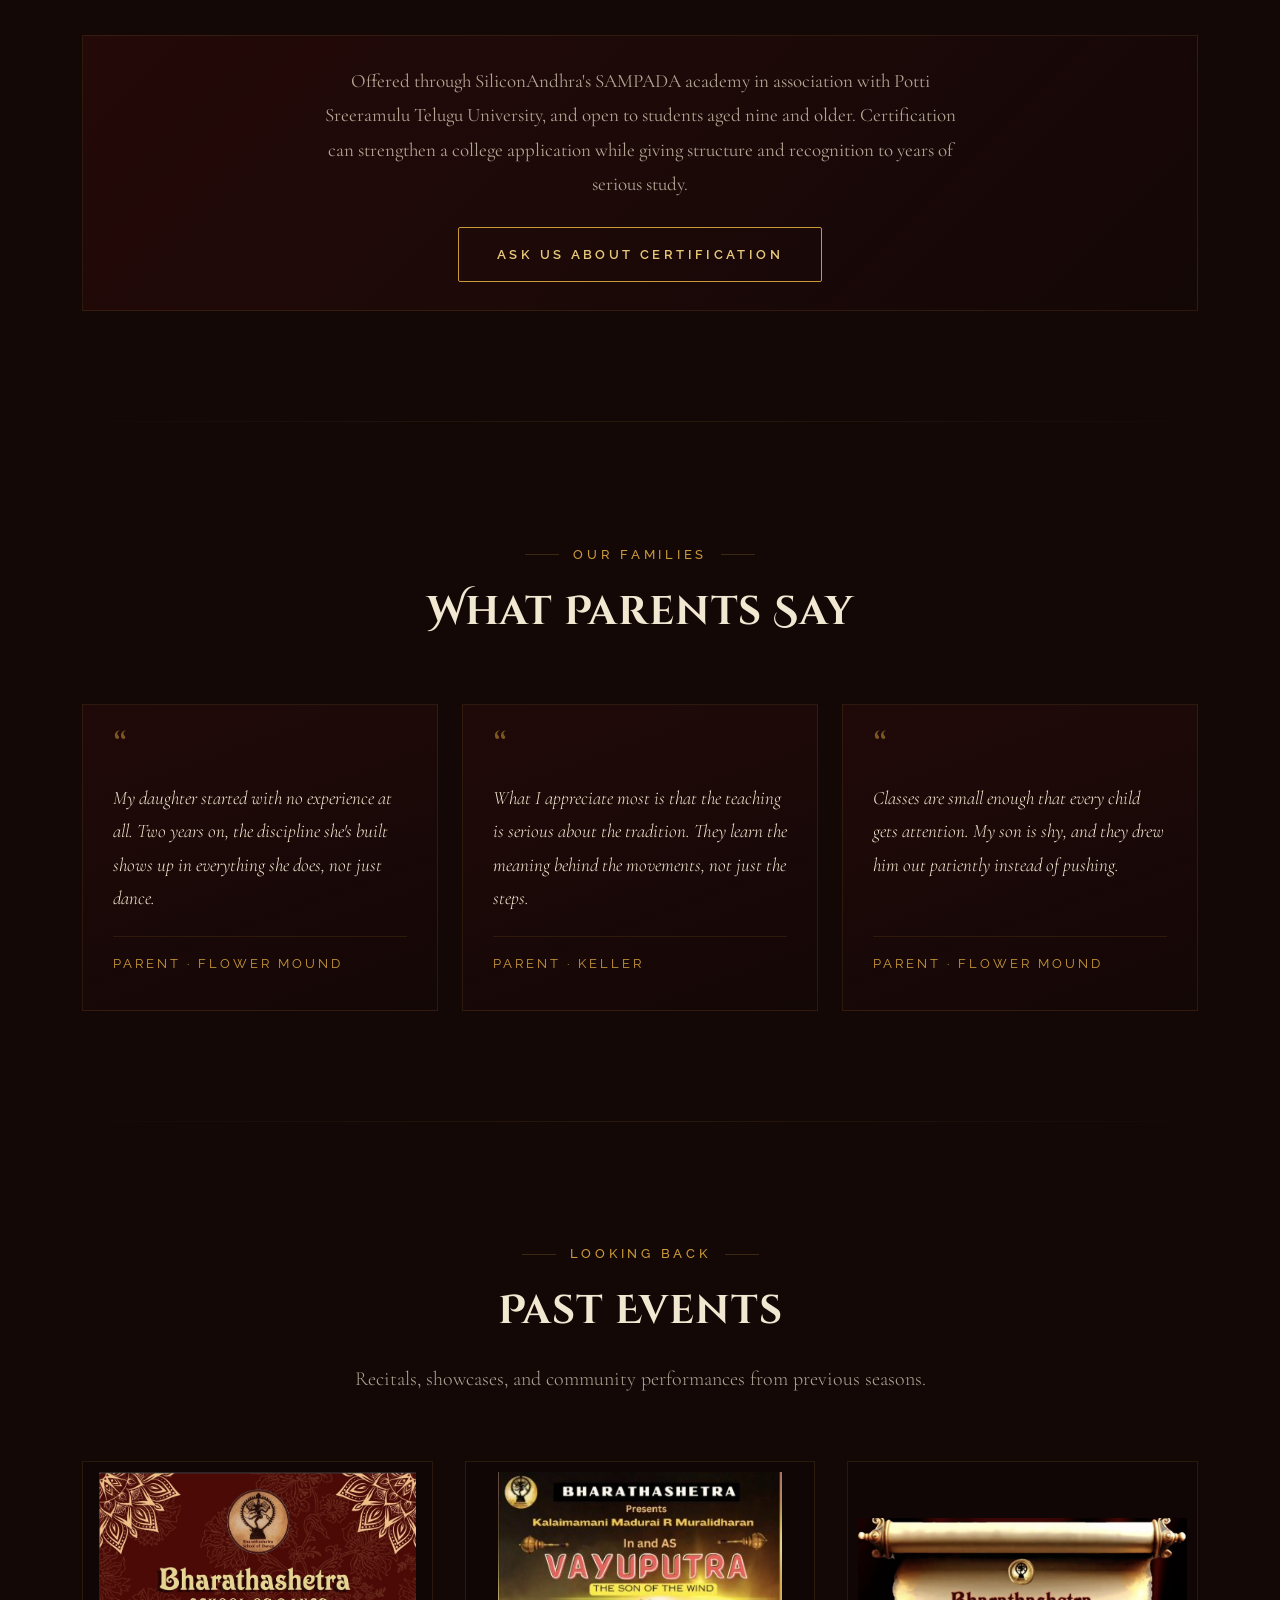
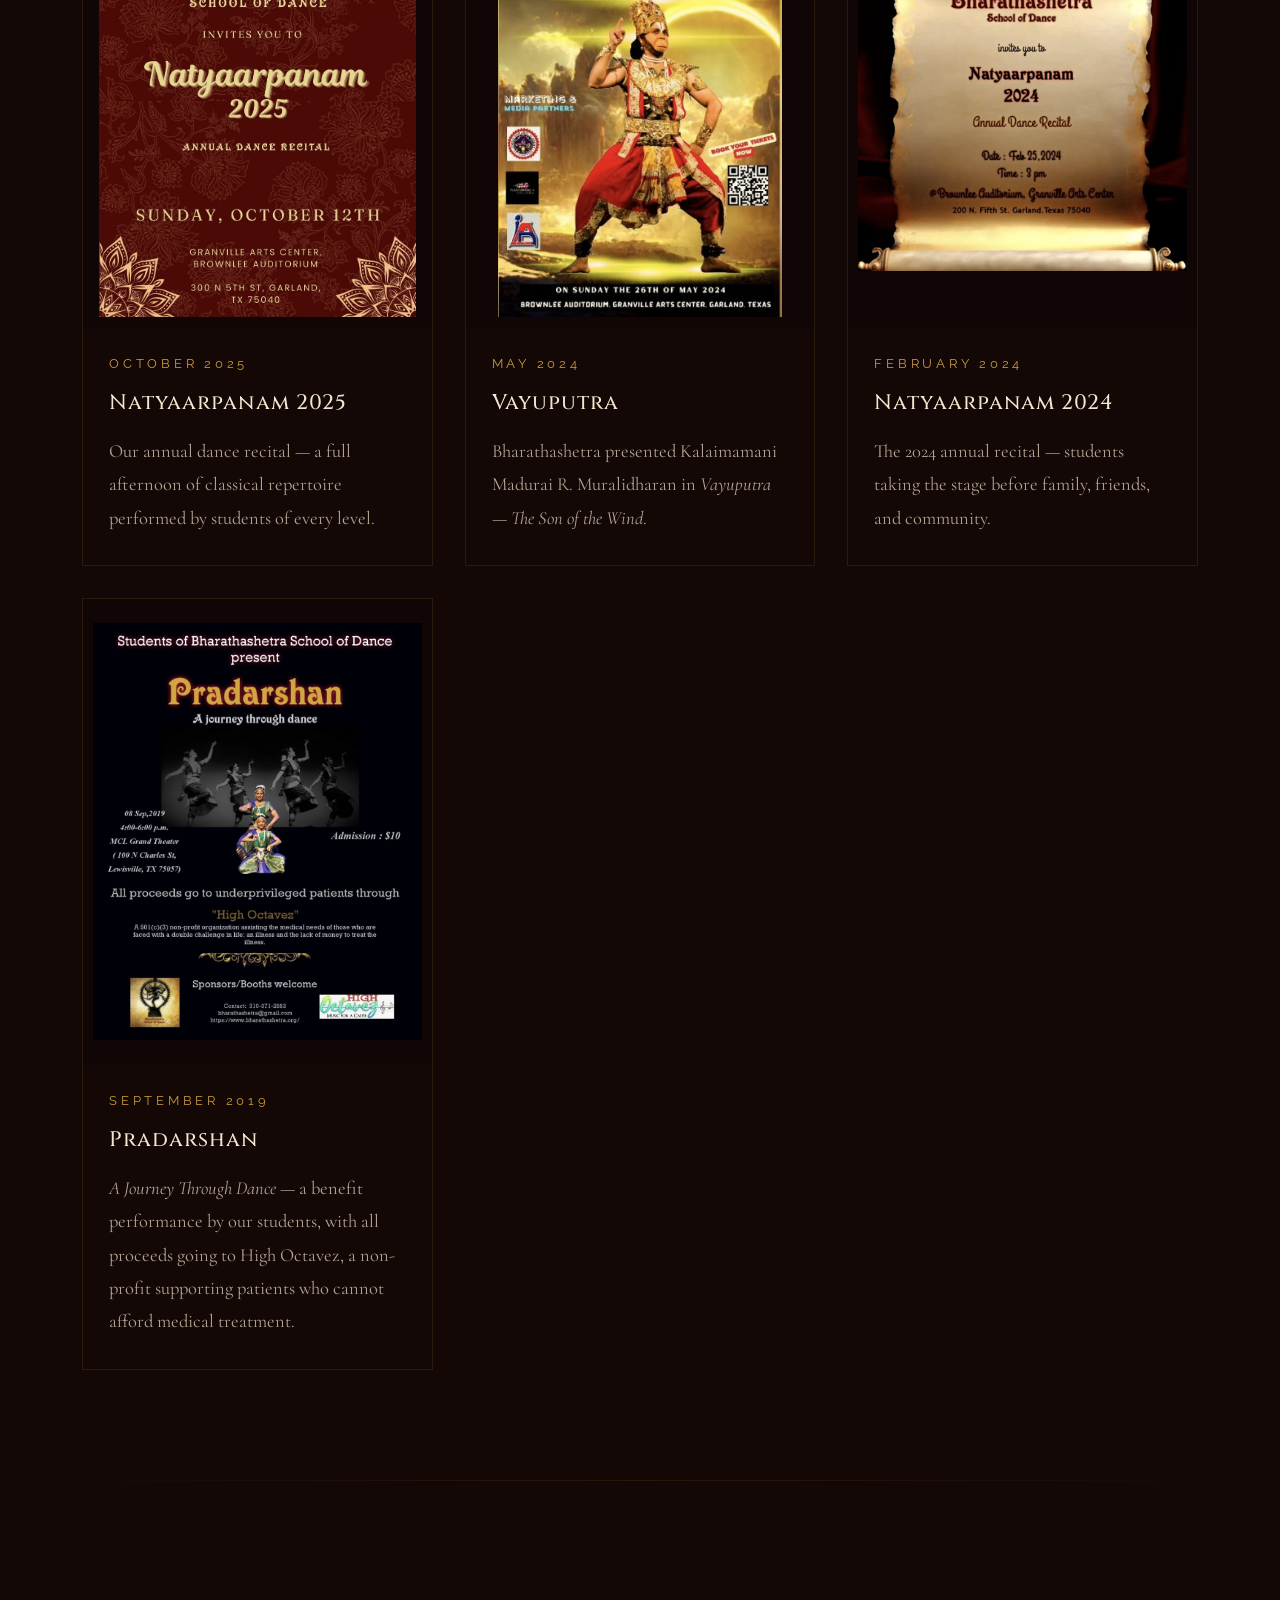
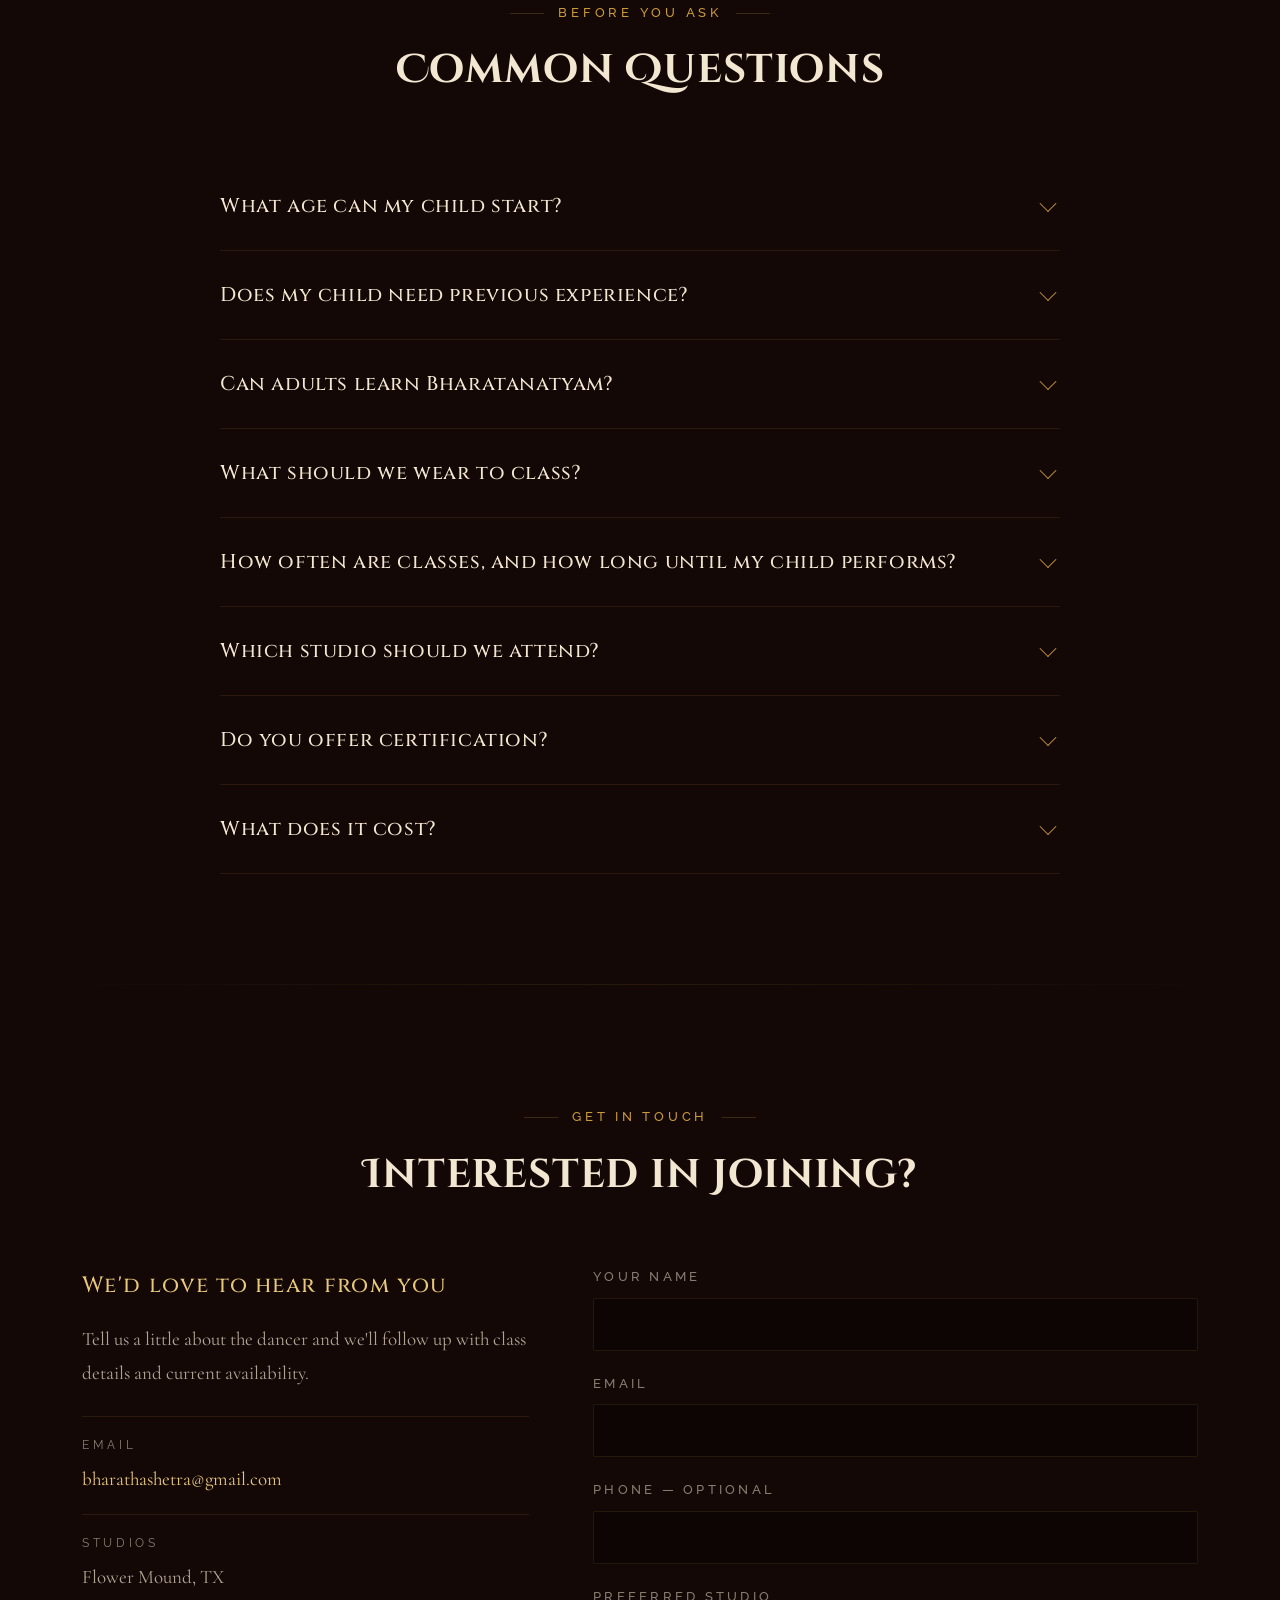
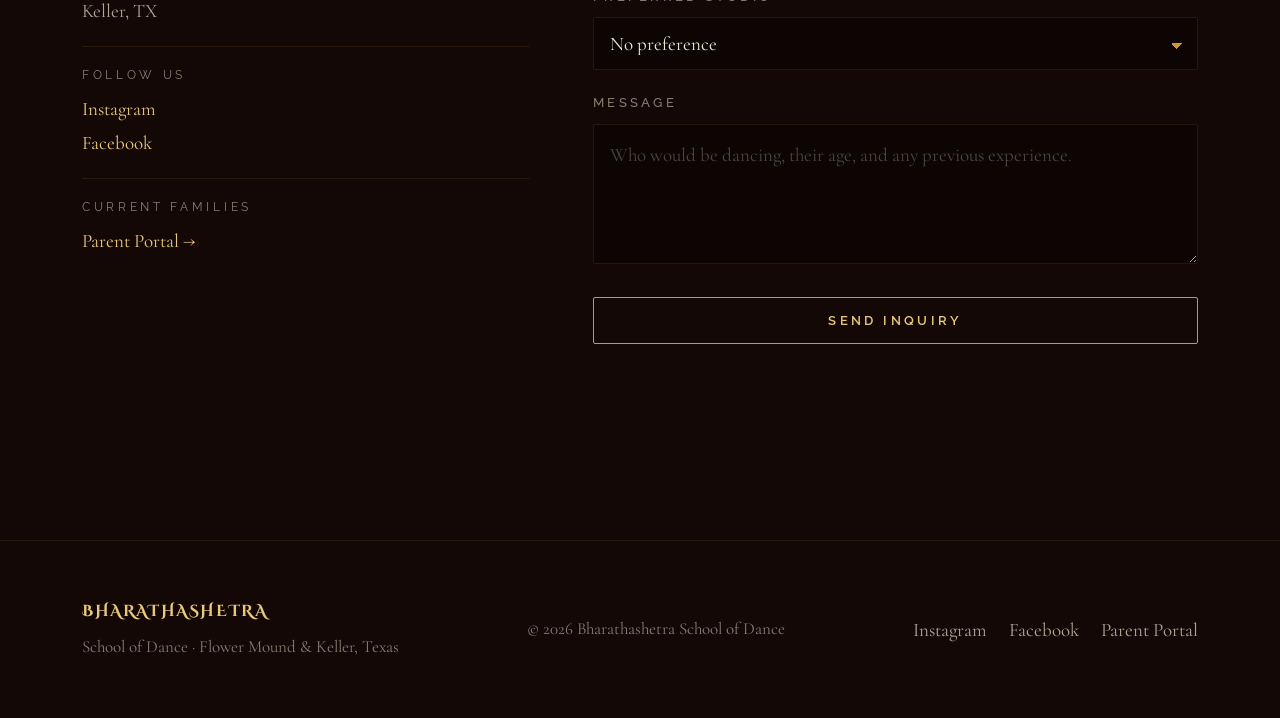
==== commit 4b9e7a83: "Show graduates slideshow with names only" ====
--- a/site/index.html
+++ b/site/index.html
@@ -9,6 +9,13 @@
 <meta name="description" content="Bharathashetra School of Dance offers classical Bharatanatyam training in Flower Mound and Keller, Texas. Classical training for all ages, rooted in tradition. Inquire about joining.">
 <meta name="theme-color" content="#140807">
 <link rel="canonical" href="https://bharathashetra.org/">
+
+<!-- ============================================================
+     ⚠️  SITE IS HIDDEN FROM SEARCH ENGINES  ⚠️
+     Delete the line below before launch, or the site will never
+     appear on Google. Also remove the Disallow line in robots.txt.
+     ============================================================ -->
+<meta name="robots" content="noindex, nofollow">
 
 <meta property="og:type" content="website">
 <meta property="og:title" content="Bharathashetra School of Dance">
@@ -552,21 +559,30 @@
 }
 .slide{
   position:absolute;inset:0;opacity:0;transition:opacity .8s ease;
-  display:flex;align-items:center;justify-content:center;
+  display:flex;align-items:center;justify-content:center;overflow:hidden;
+  background-size:cover;background-position:center;
 }
 .slide.active{opacity:1}
-.slide img{width:100%;height:100%;object-fit:cover}
+
+/* Dancers' photos arrive portrait and landscape. Showing each one whole
+   (contain) avoids cropping heads or feet; a blurred, darkened copy of the
+   same image fills the space either side so it never looks letterboxed. */
+.slide::before{
+  content:'';position:absolute;inset:-40px;
+  background-image:inherit;background-size:cover;background-position:center;
+  filter:blur(30px) brightness(.4) saturate(.85);
+}
+.slide img{
+  position:relative;z-index:1;
+  width:100%;height:100%;object-fit:contain;
+}
 .slide .cap{
   position:absolute;left:0;right:0;bottom:0;padding:56px 28px 22px;
   background:linear-gradient(transparent,rgba(10,4,4,.92));text-align:center;
 }
 .slide .cap b{
-  display:block;font-family:'Cinzel',serif;font-weight:500;font-size:22px;
-  letter-spacing:.05em;color:var(--cream);
-}
-.slide .cap span{
-  display:block;margin-top:6px;font-family:'Raleway',sans-serif;font-size:12.5px;
-  letter-spacing:.3em;text-transform:uppercase;color:var(--gold);
+  display:block;font-family:'Cinzel',serif;font-weight:500;font-size:24px;
+  letter-spacing:.06em;color:var(--cream);
 }
 
 .slide-nav{
@@ -1005,58 +1021,57 @@
        site/images/ as arangetram-1.jpg, arangetram-2.jpg, and so on.
        Ask each dancer (and their family) before publishing name + photo.
   -->
-  <!-- ===== HIDDEN FOR NOW =====
-       The graduates slideshow is hidden until all ten arangetram photos are
-       ready. To bring it back, delete the word `hidden` from the div below.
-       Photos go in site/images/ as arangetram-1.jpg … arangetram-10.jpg, and
-       any slot without a file removes itself automatically.
+  <!-- ===== EDIT ME =====
+       One <figure class="slide"> per dancer. Photos go in site/images/ as
+       arangetram-1.jpg, arangetram-2.jpg, … Any slot without a matching file
+       removes itself automatically, so extra slots are harmless.
   -->
-  <div class="slideshow" id="slideshow" hidden>
+  <div class="slideshow" id="slideshow">
     <div class="section-head" style="margin-bottom:28px">
       <div class="eyebrow">Our Graduates</div>
       <h2 style="font-size:clamp(22px,2.8vw,32px)">Dancers Who Have Debuted</h2>
     </div>
 
     <div class="slides" id="slides">
-      <figure class="slide active">
-        <img src="images/arangetram-1.jpg" alt="Arangetram performance" loading="lazy">
-        <figcaption class="cap"><b>Ananya Pradeep</b><span>Arangetram</span></figcaption>
+      <figure class="slide active" style="background-image:url(images/arangetram-1.jpg)">
+        <img src="images/arangetram-1.jpg" alt="Ananya Pradeep performing her arangetram" loading="lazy">
+        <figcaption class="cap"><b>Ananya Pradeep</b></figcaption>
       </figure>
-      <figure class="slide">
-        <img src="images/arangetram-2.jpg" alt="Arangetram performance" loading="lazy">
-        <figcaption class="cap"><b>Dancer Name</b><span>Arangetram &middot; Year</span></figcaption>
+      <figure class="slide" style="background-image:url(images/arangetram-2.jpg)">
+        <img src="images/arangetram-2.jpg" alt="Harshitha Rakesh performing her arangetram" loading="lazy">
+        <figcaption class="cap"><b>Harshitha Rakesh</b></figcaption>
       </figure>
-      <figure class="slide">
-        <img src="images/arangetram-3.jpg" alt="Arangetram performance" loading="lazy">
-        <figcaption class="cap"><b>Dancer Name</b><span>Arangetram &middot; Year</span></figcaption>
+      <figure class="slide" style="background-image:url(images/arangetram-3.jpg)">
+        <img src="images/arangetram-3.jpg" alt="Varsha Harish performing her arangetram" loading="lazy">
+        <figcaption class="cap"><b>Varsha Harish</b></figcaption>
       </figure>
-      <figure class="slide">
-        <img src="images/arangetram-4.jpg" alt="Arangetram performance" loading="lazy">
-        <figcaption class="cap"><b>Dancer Name</b><span>Arangetram &middot; Year</span></figcaption>
+      <figure class="slide" style="background-image:url(images/arangetram-4.jpg)">
+        <img src="images/arangetram-4.jpg" alt="Dancer Name performing her arangetram" loading="lazy">
+        <figcaption class="cap"><b>Dancer Name</b></figcaption>
       </figure>
-      <figure class="slide">
-        <img src="images/arangetram-5.jpg" alt="Arangetram performance" loading="lazy">
-        <figcaption class="cap"><b>Dancer Name</b><span>Arangetram &middot; Year</span></figcaption>
+      <figure class="slide" style="background-image:url(images/arangetram-5.jpg)">
+        <img src="images/arangetram-5.jpg" alt="Dancer Name performing her arangetram" loading="lazy">
+        <figcaption class="cap"><b>Dancer Name</b></figcaption>
       </figure>
-      <figure class="slide">
-        <img src="images/arangetram-6.jpg" alt="Arangetram performance" loading="lazy">
-        <figcaption class="cap"><b>Dancer Name</b><span>Arangetram &middot; Year</span></figcaption>
+      <figure class="slide" style="background-image:url(images/arangetram-6.jpg)">
+        <img src="images/arangetram-6.jpg" alt="Dancer Name performing her arangetram" loading="lazy">
+        <figcaption class="cap"><b>Dancer Name</b></figcaption>
       </figure>
-      <figure class="slide">
-        <img src="images/arangetram-7.jpg" alt="Arangetram performance" loading="lazy">
-        <figcaption class="cap"><b>Dancer Name</b><span>Arangetram &middot; Year</span></figcaption>
+      <figure class="slide" style="background-image:url(images/arangetram-7.jpg)">
+        <img src="images/arangetram-7.jpg" alt="Dancer Name performing her arangetram" loading="lazy">
+        <figcaption class="cap"><b>Dancer Name</b></figcaption>
       </figure>
-      <figure class="slide">
-        <img src="images/arangetram-8.jpg" alt="Arangetram performance" loading="lazy">
-        <figcaption class="cap"><b>Dancer Name</b><span>Arangetram &middot; Year</span></figcaption>
+      <figure class="slide" style="background-image:url(images/arangetram-8.jpg)">
+        <img src="images/arangetram-8.jpg" alt="Dancer Name performing her arangetram" loading="lazy">
+        <figcaption class="cap"><b>Dancer Name</b></figcaption>
       </figure>
-      <figure class="slide">
-        <img src="images/arangetram-9.jpg" alt="Arangetram performance" loading="lazy">
-        <figcaption class="cap"><b>Dancer Name</b><span>Arangetram &middot; Year</span></figcaption>
+      <figure class="slide" style="background-image:url(images/arangetram-9.jpg)">
+        <img src="images/arangetram-9.jpg" alt="Dancer Name performing her arangetram" loading="lazy">
+        <figcaption class="cap"><b>Dancer Name</b></figcaption>
       </figure>
-      <figure class="slide">
-        <img src="images/arangetram-10.jpg" alt="Arangetram performance" loading="lazy">
-        <figcaption class="cap"><b>Dancer Name</b><span>Arangetram &middot; Year</span></figcaption>
+      <figure class="slide" style="background-image:url(images/arangetram-10.jpg)">
+        <img src="images/arangetram-10.jpg" alt="Dancer Name performing her arangetram" loading="lazy">
+        <figcaption class="cap"><b>Dancer Name</b></figcaption>
       </figure>
 
       <button class="slide-nav prev" id="slidePrev" aria-label="Previous">&#10094;</button>
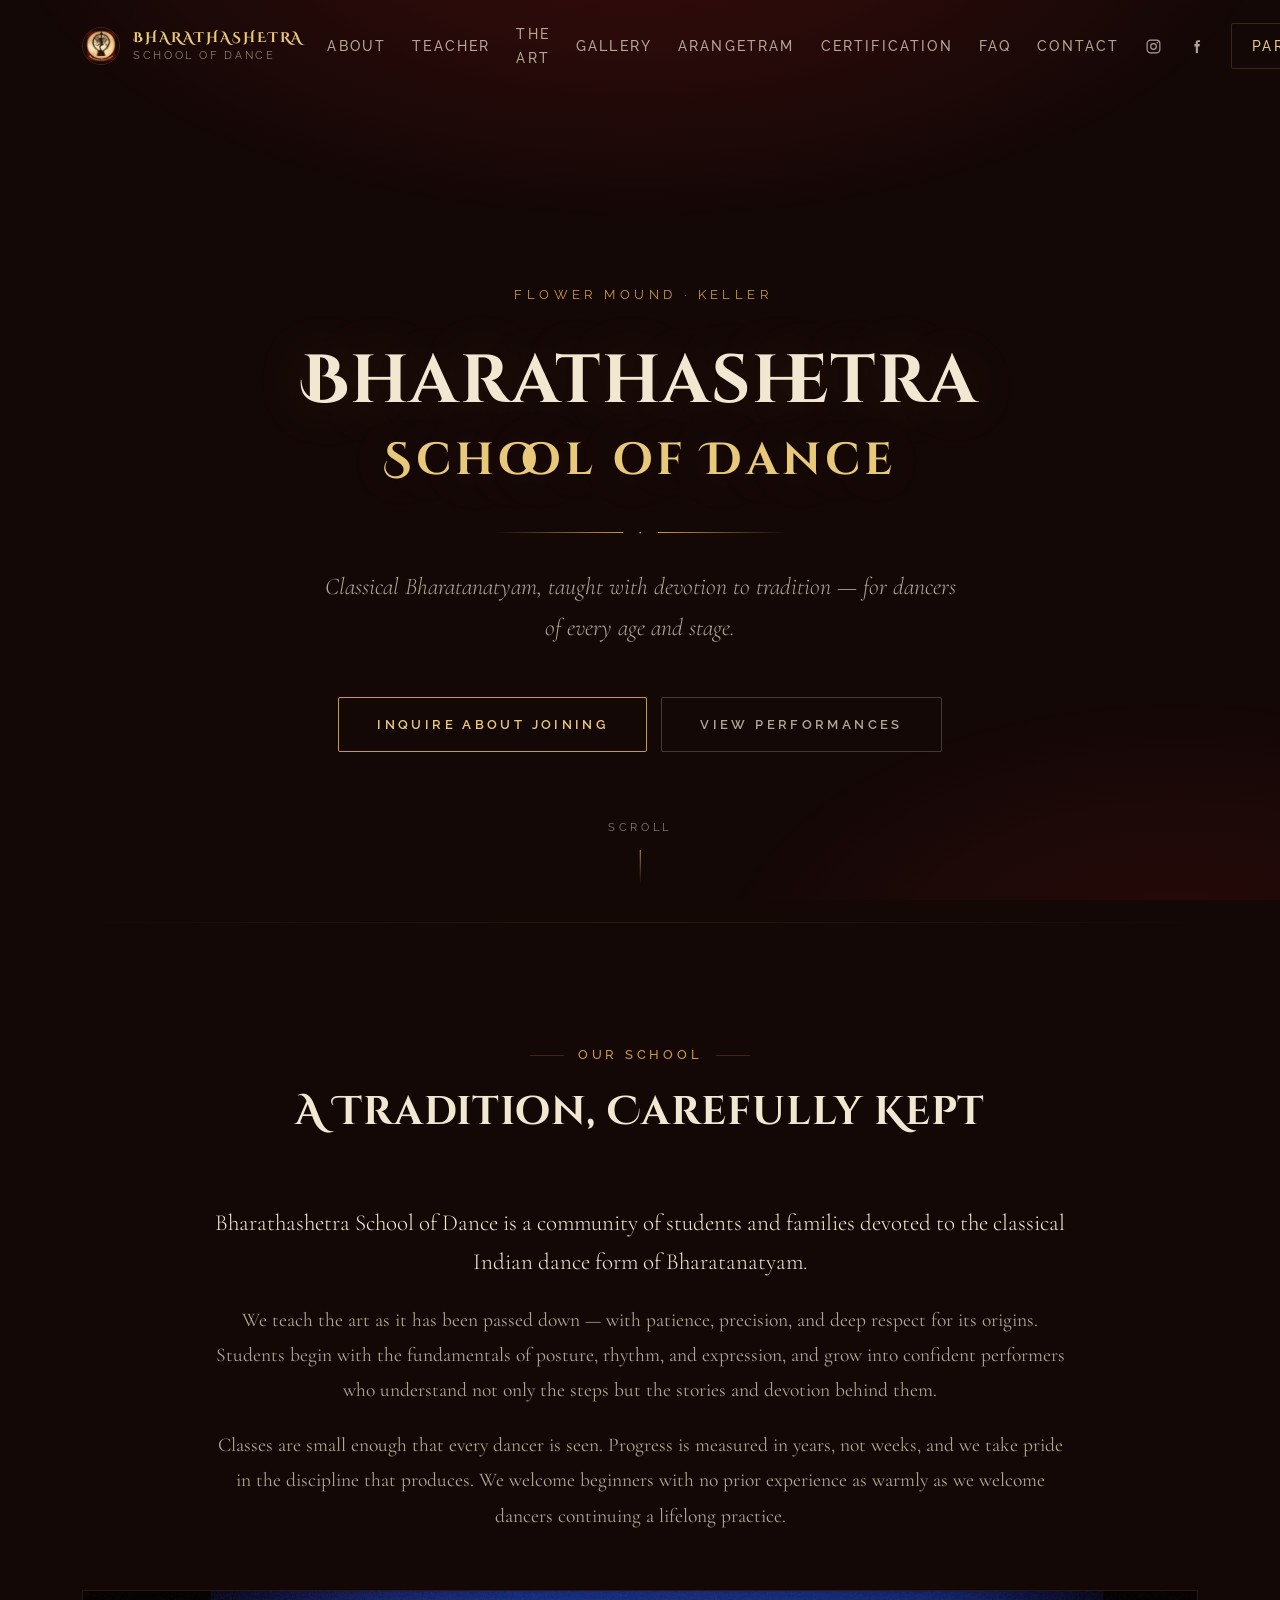
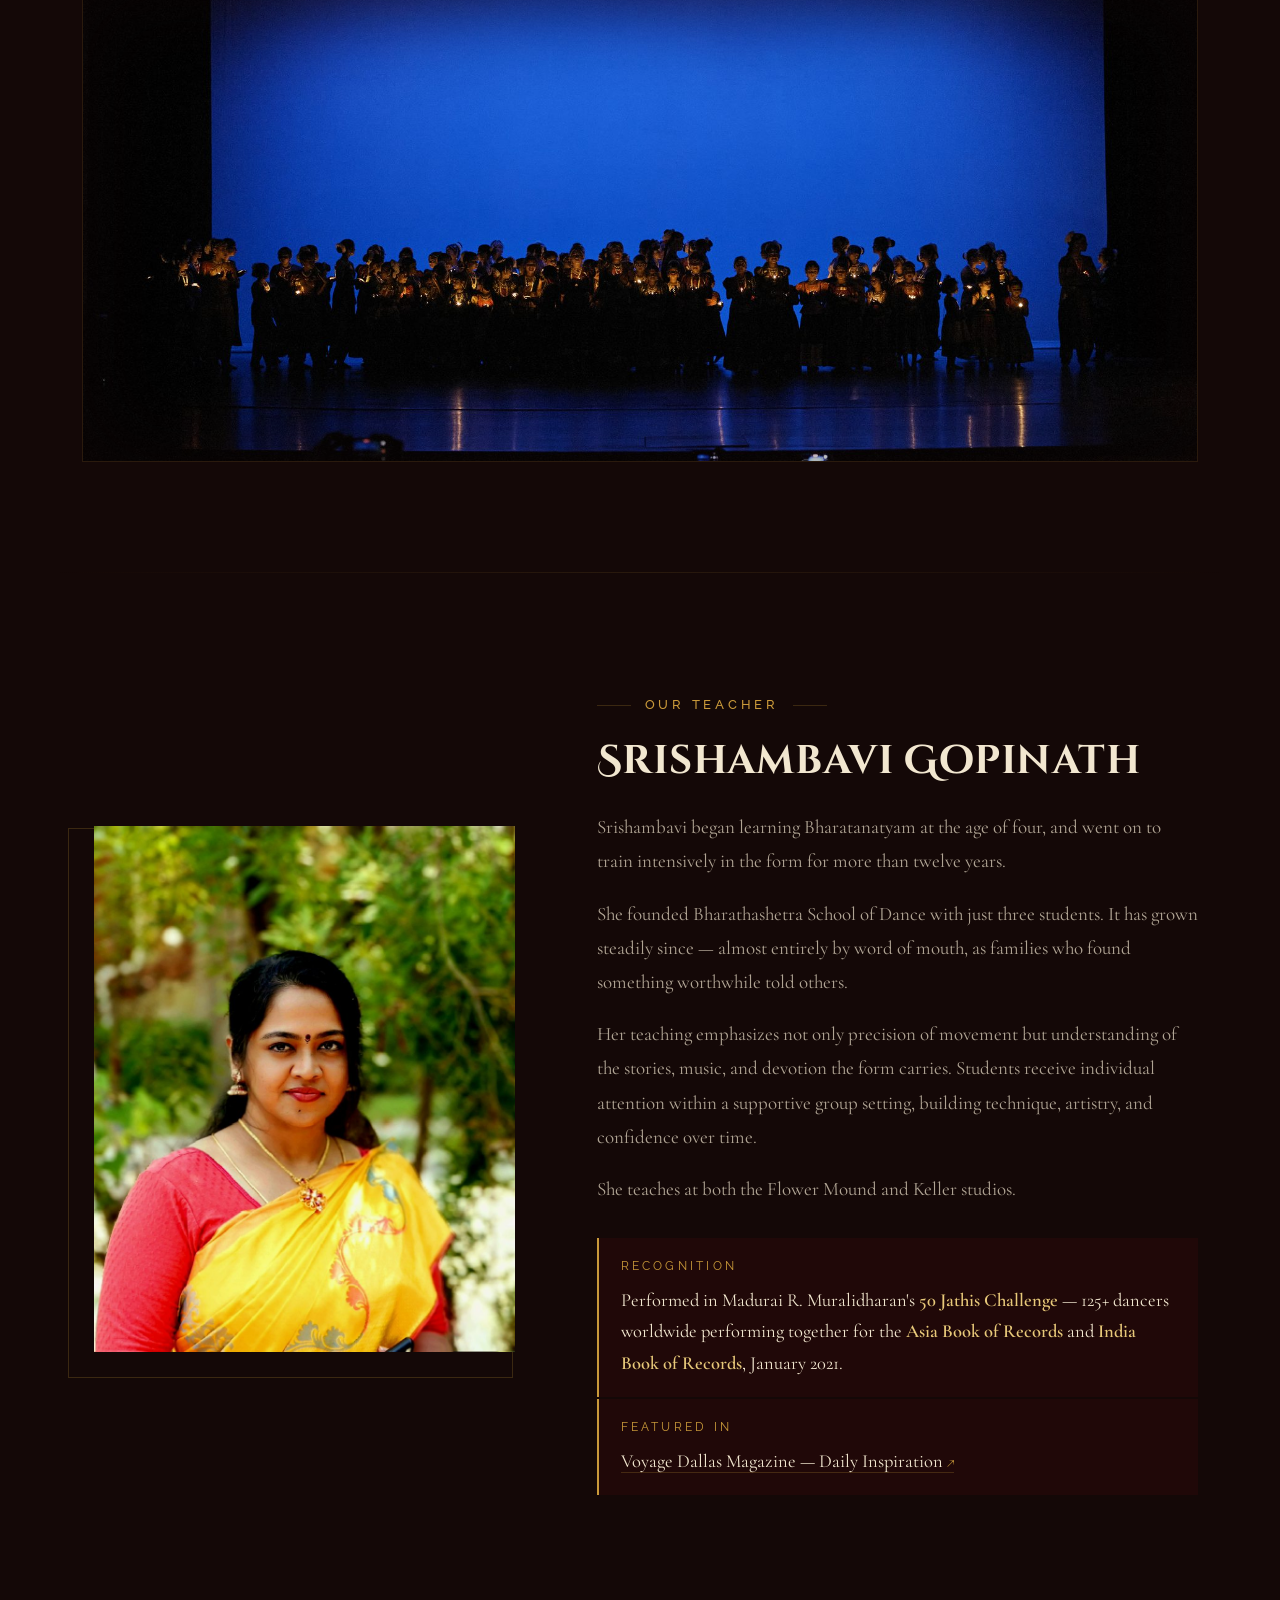
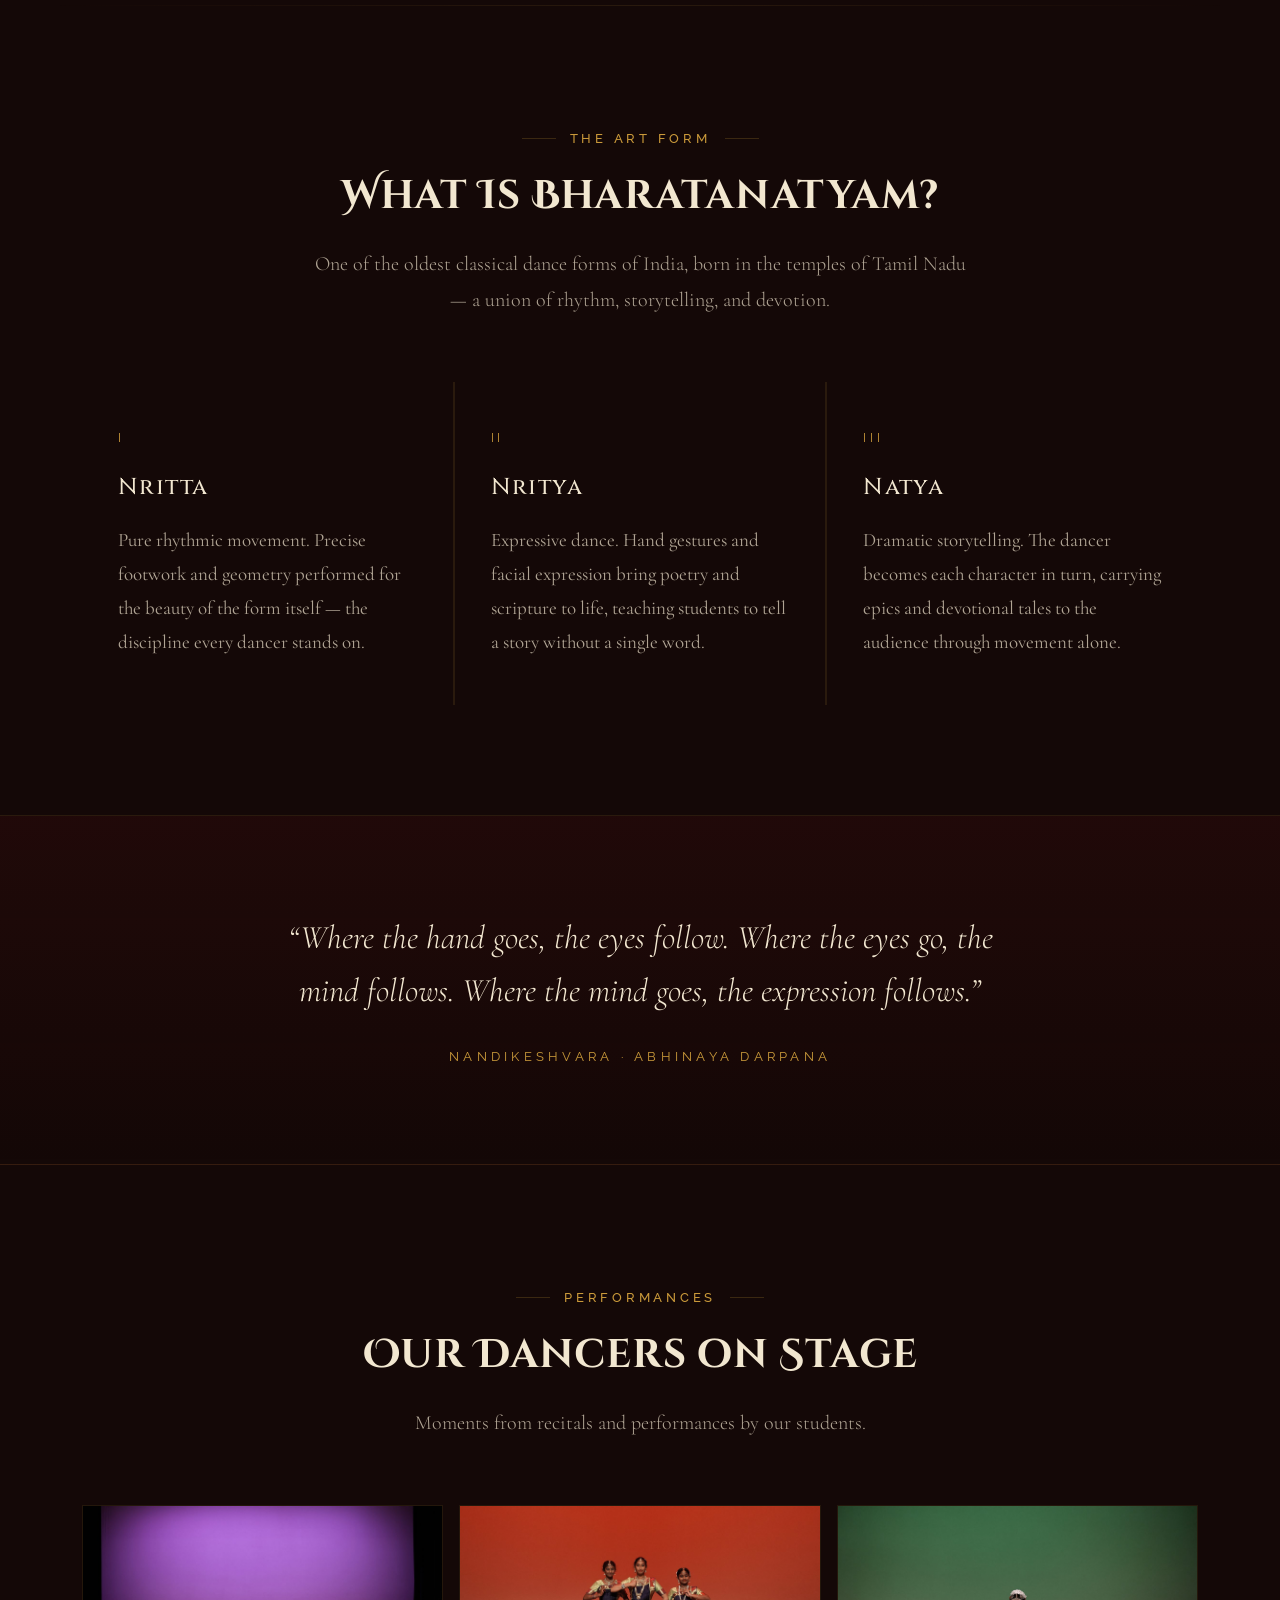
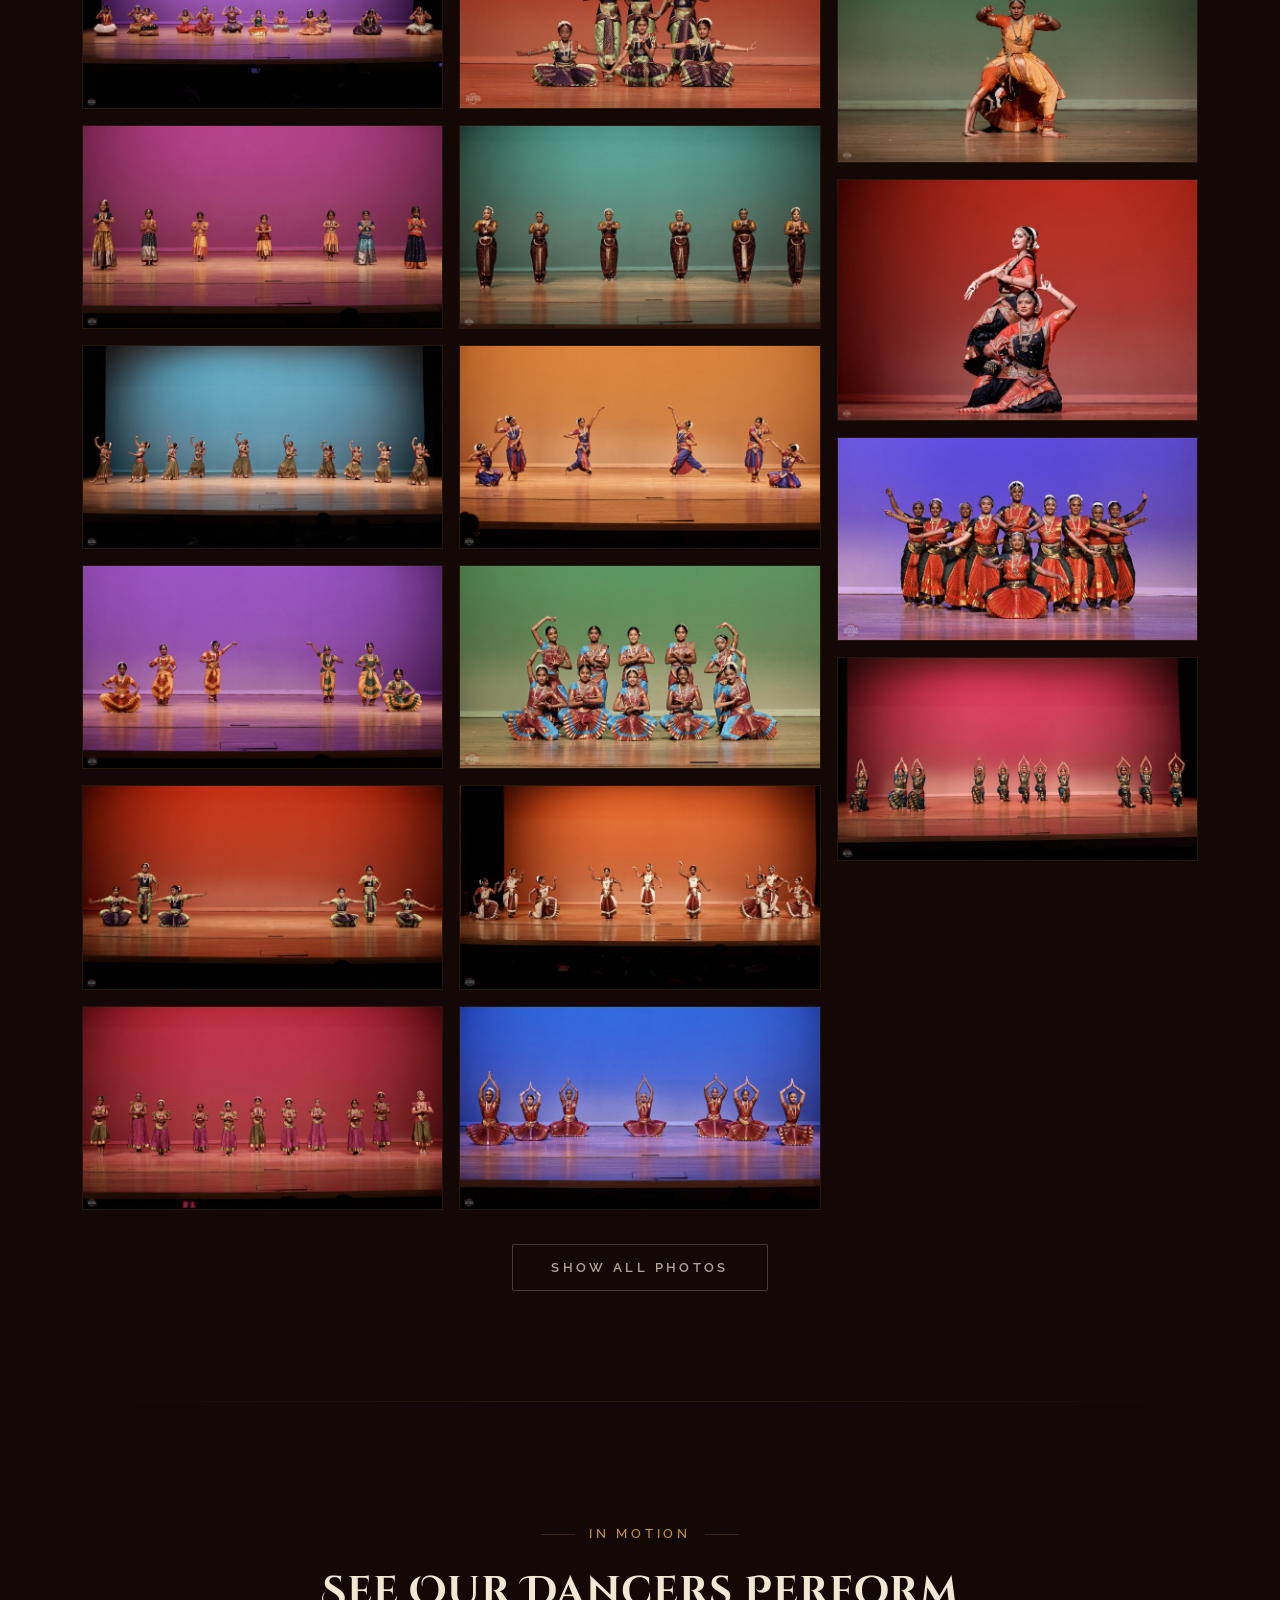
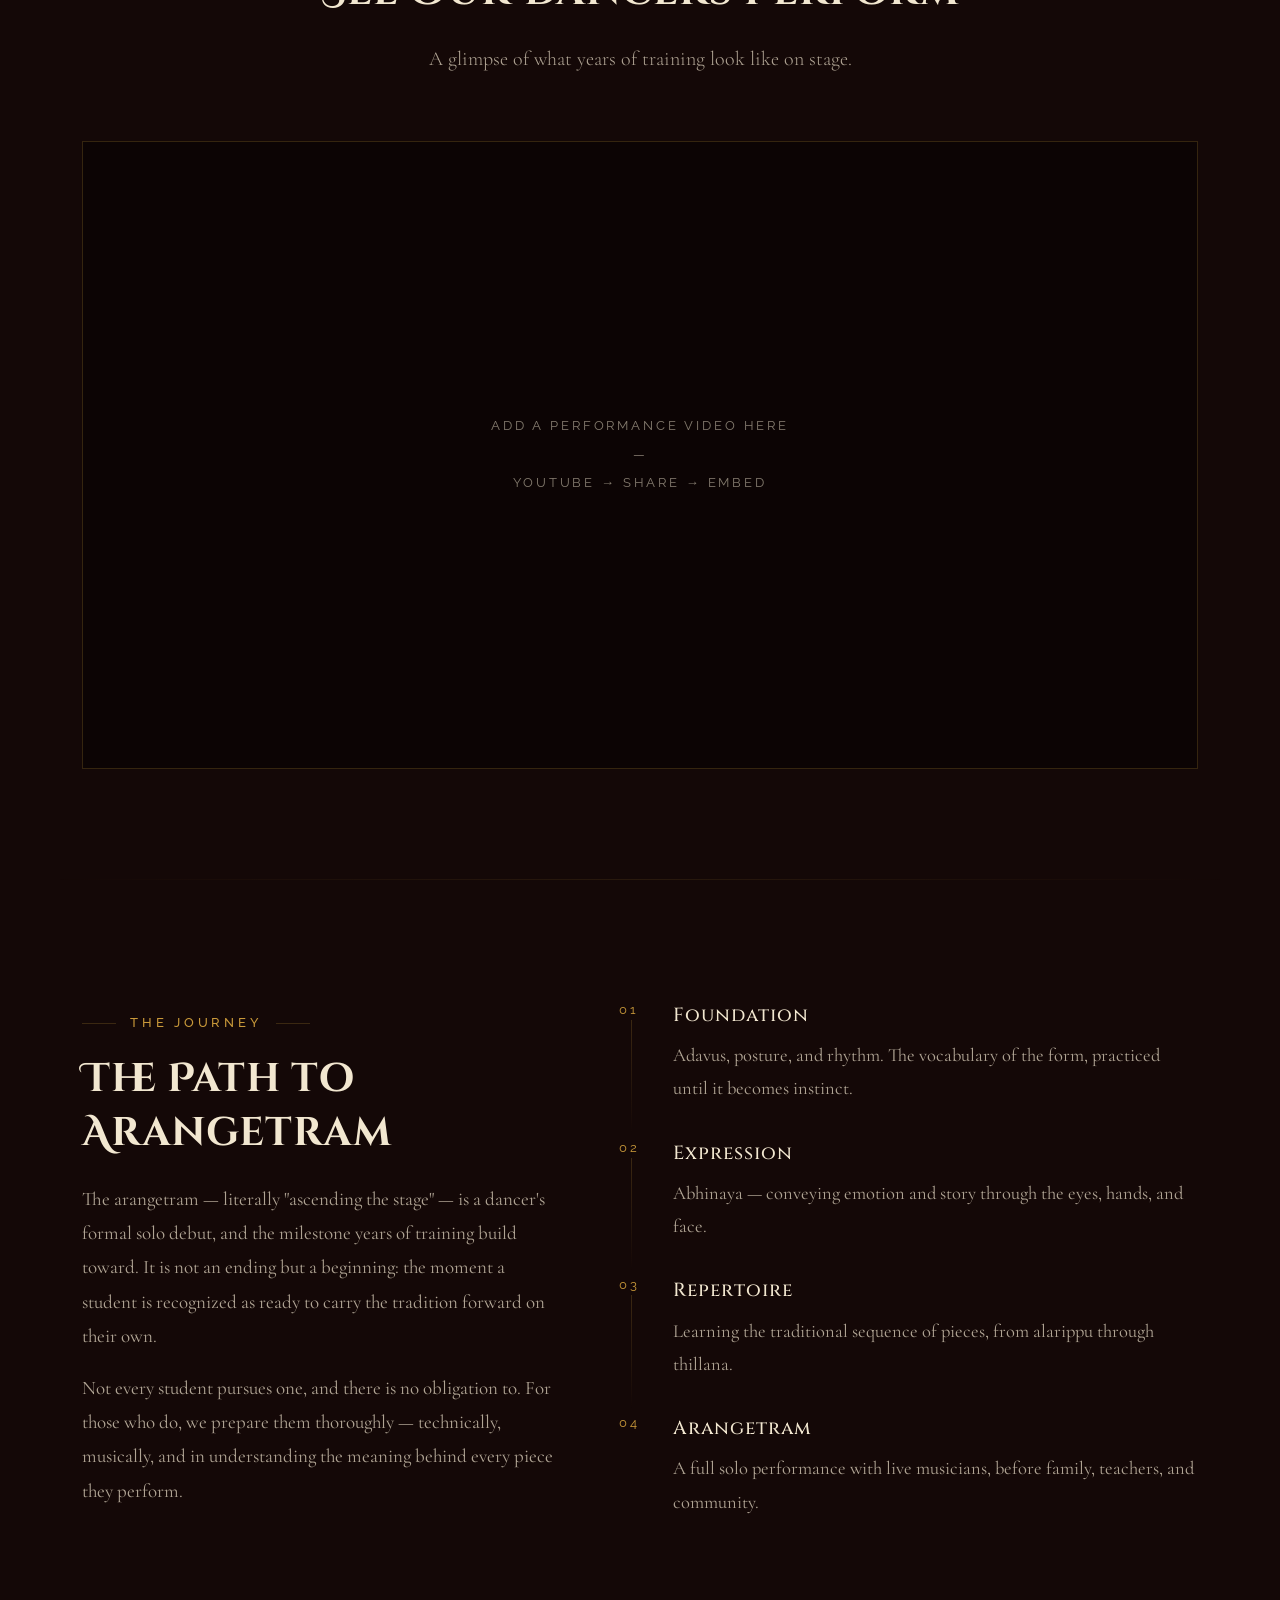
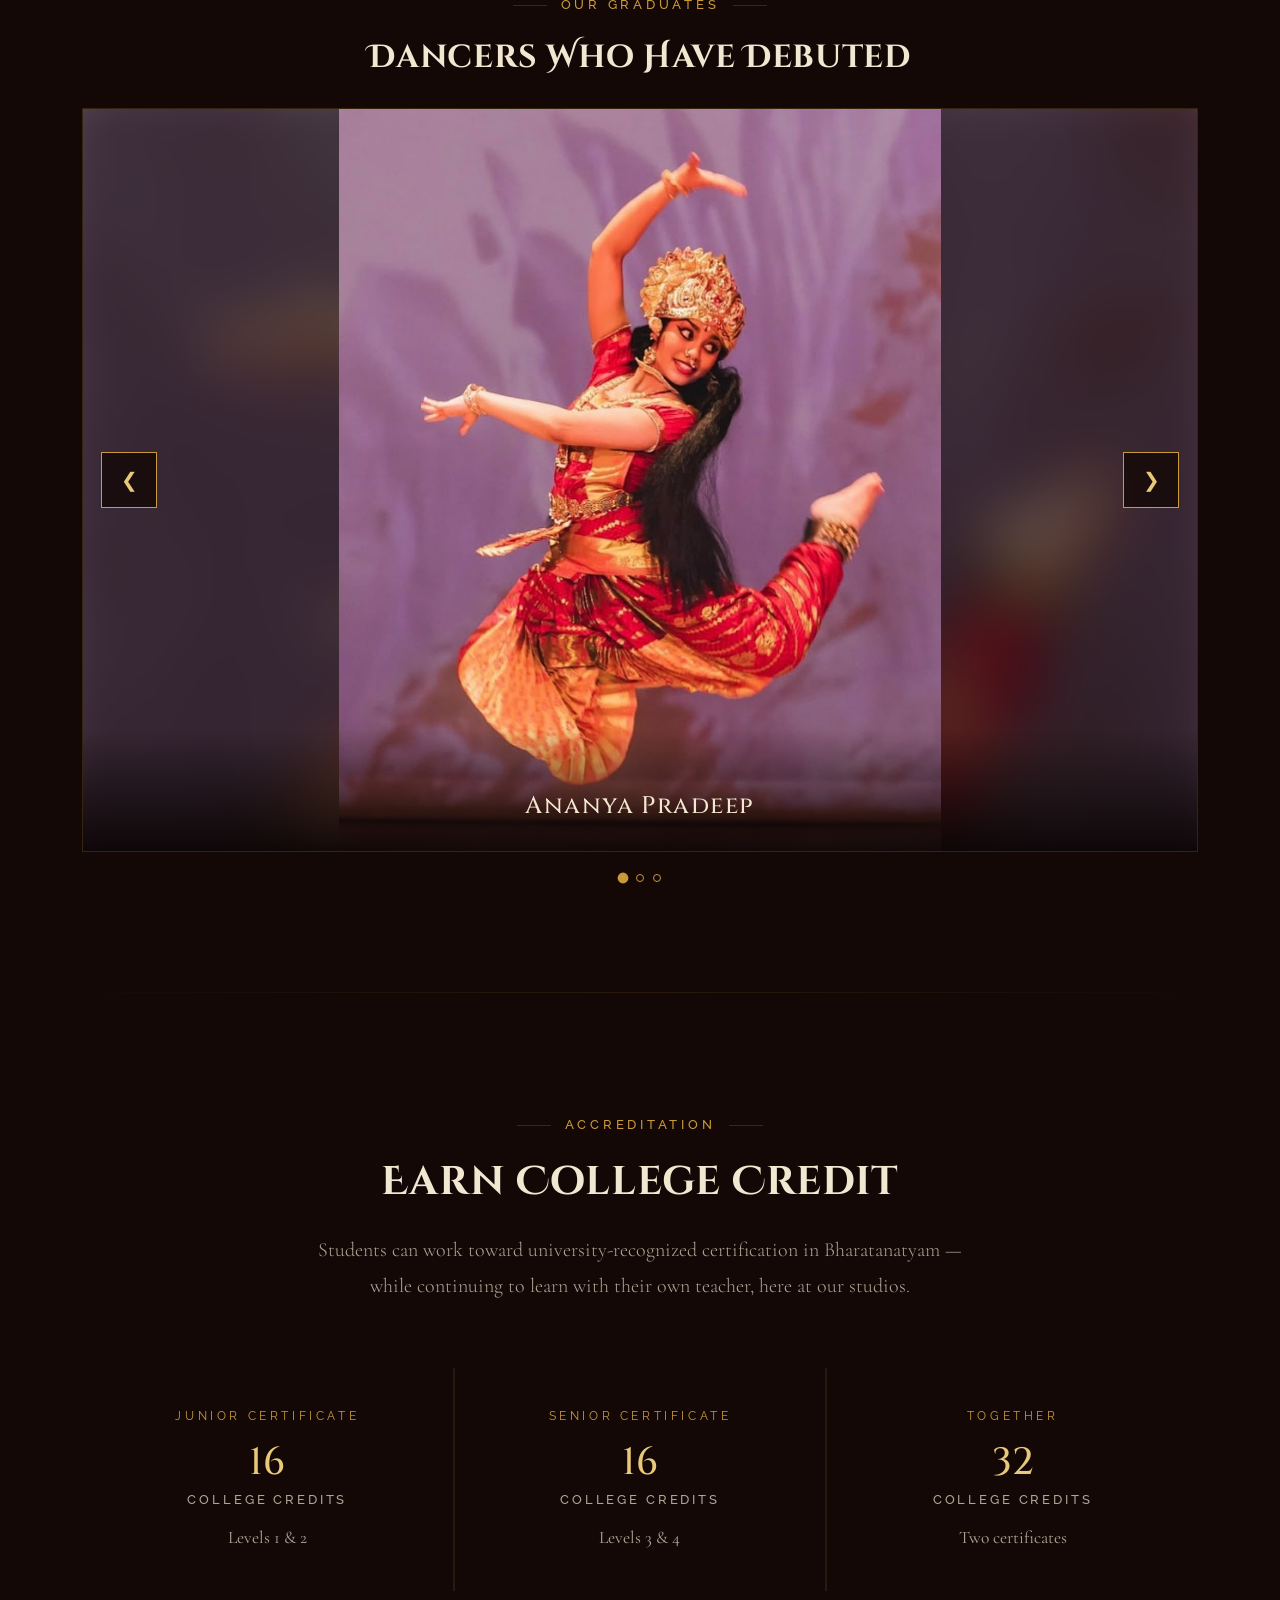
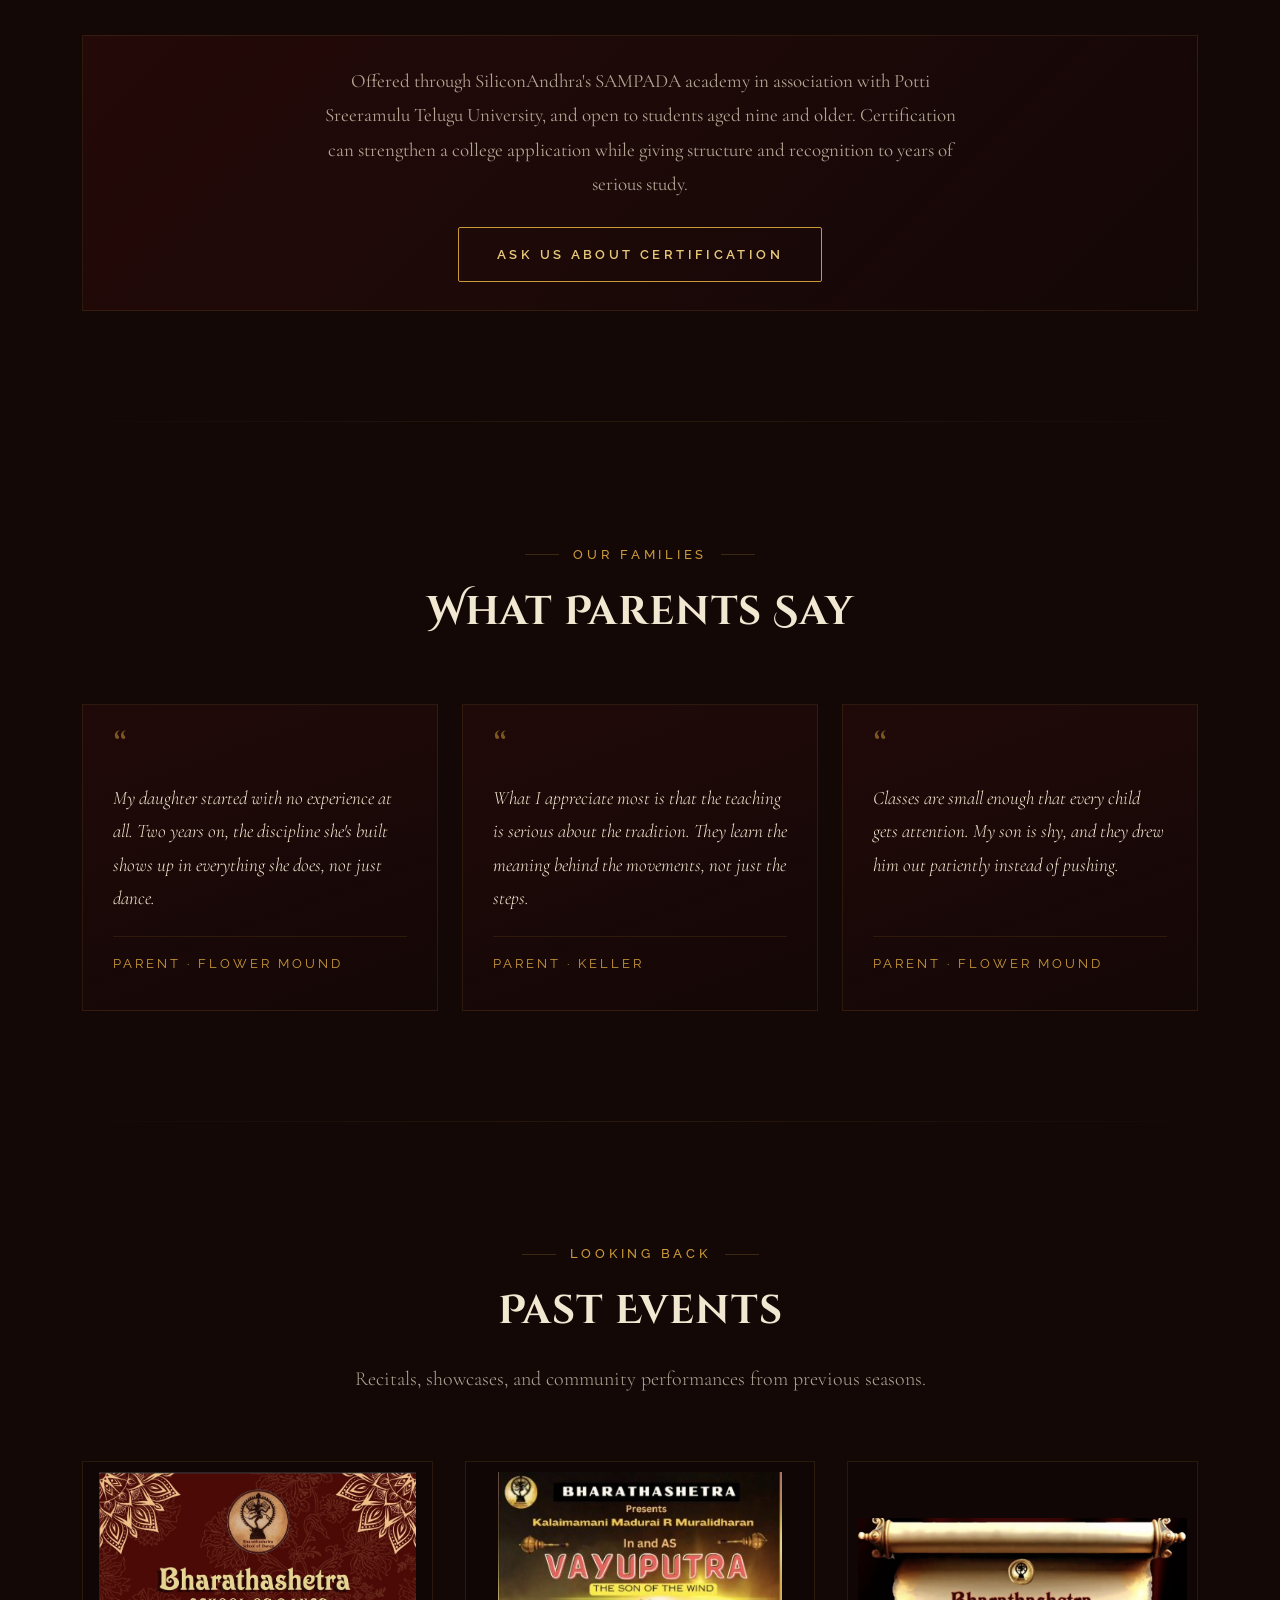
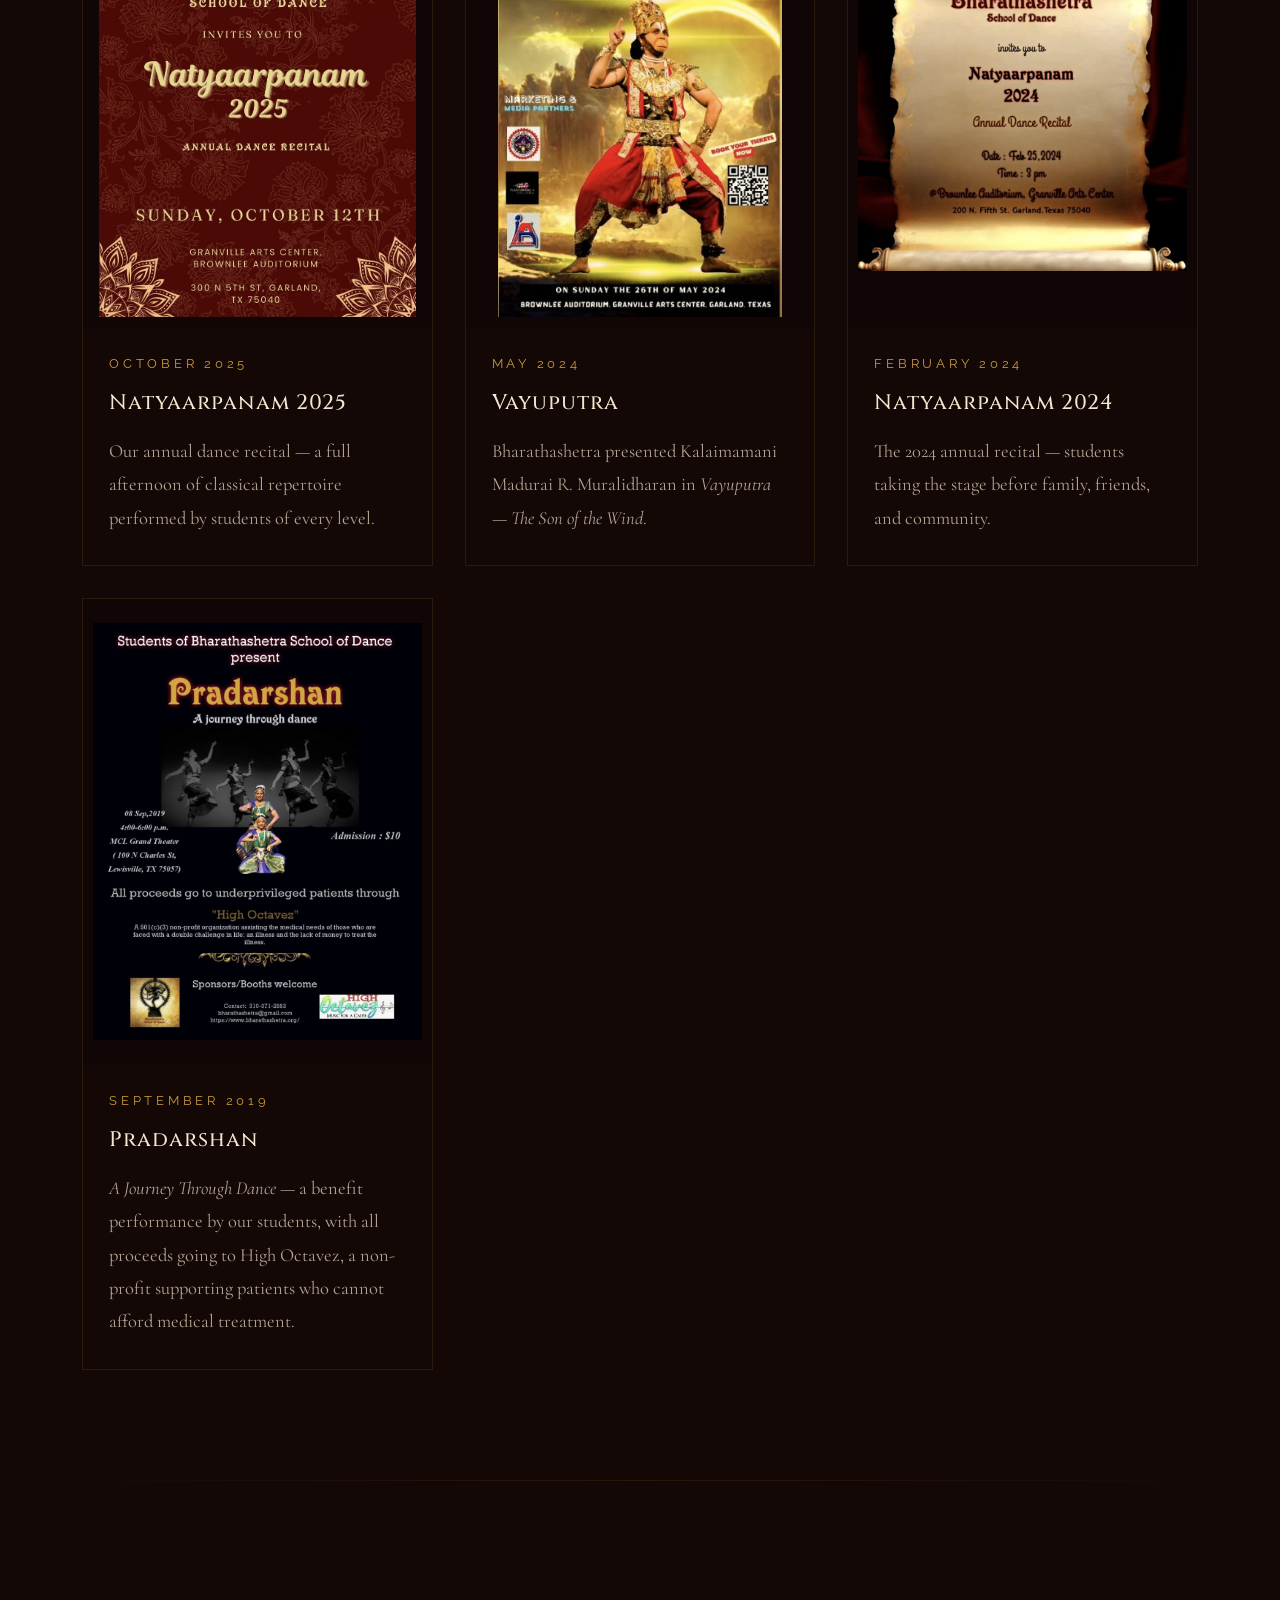
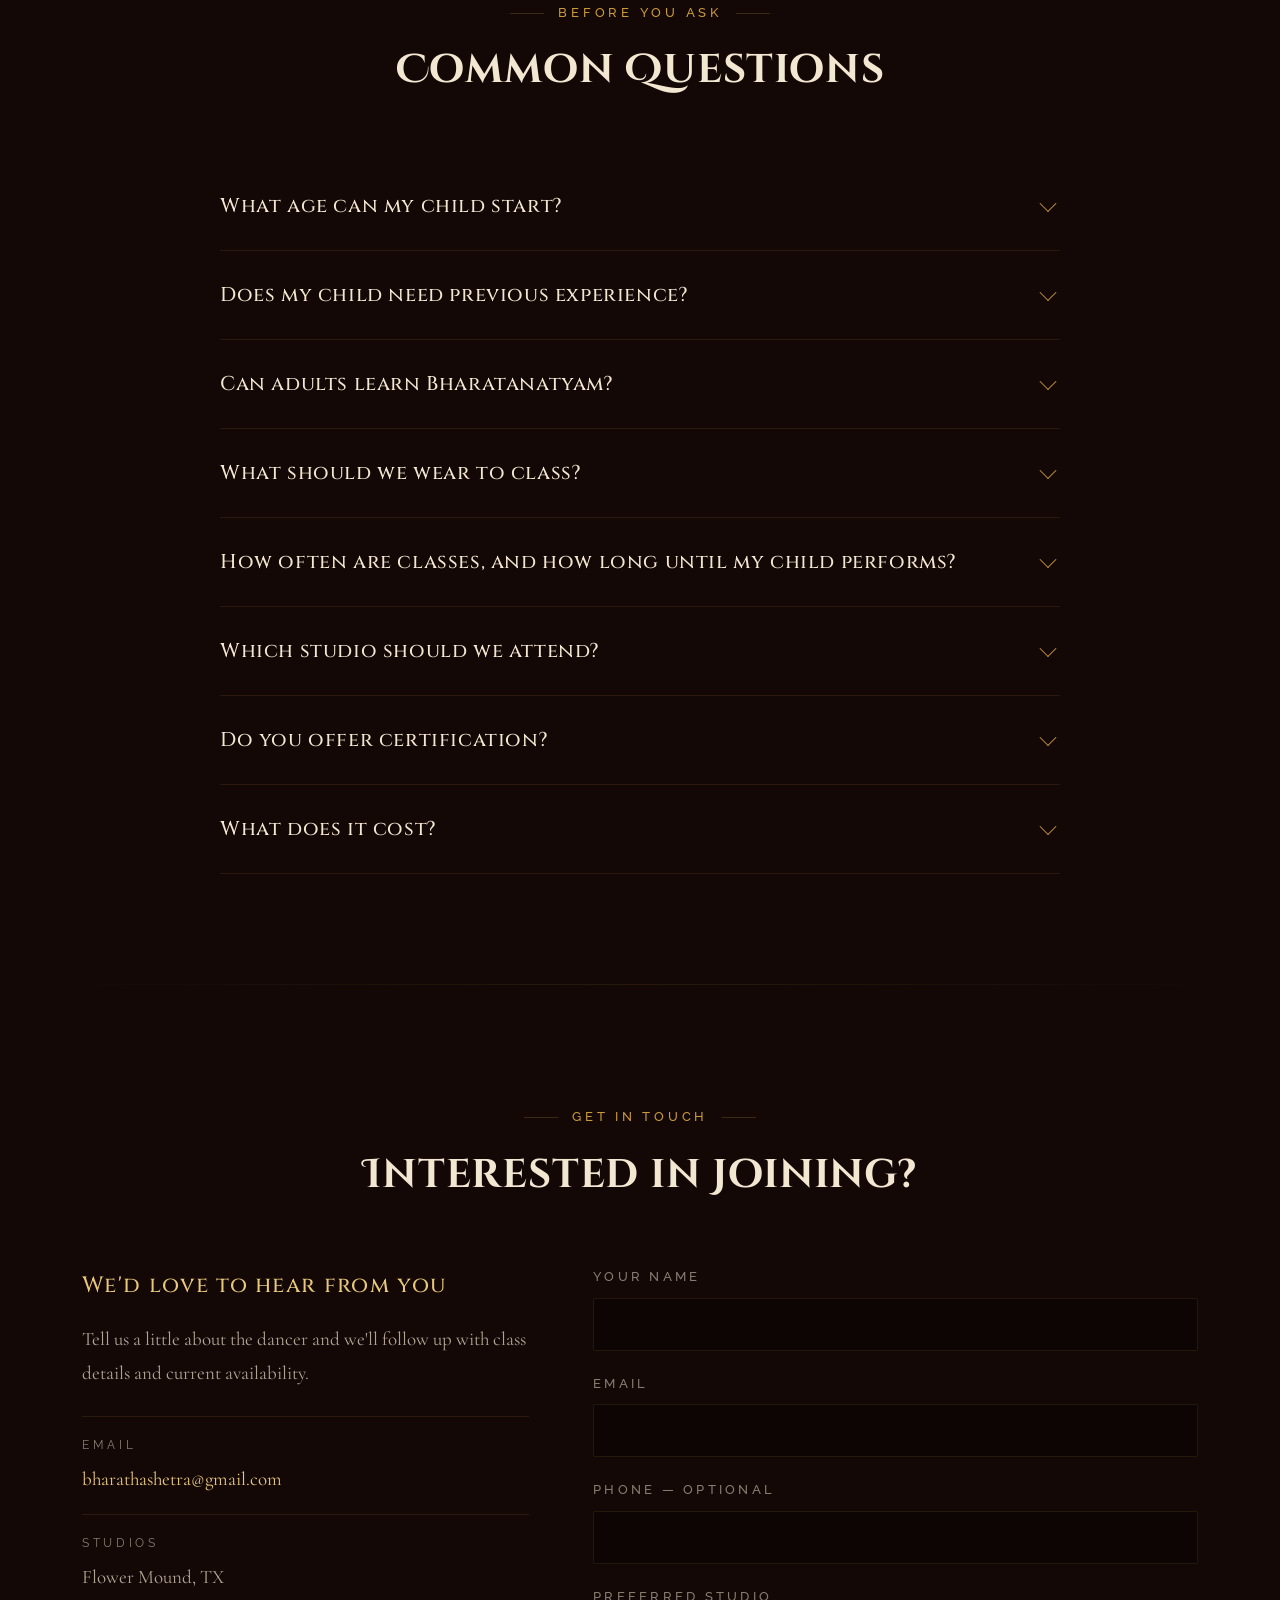
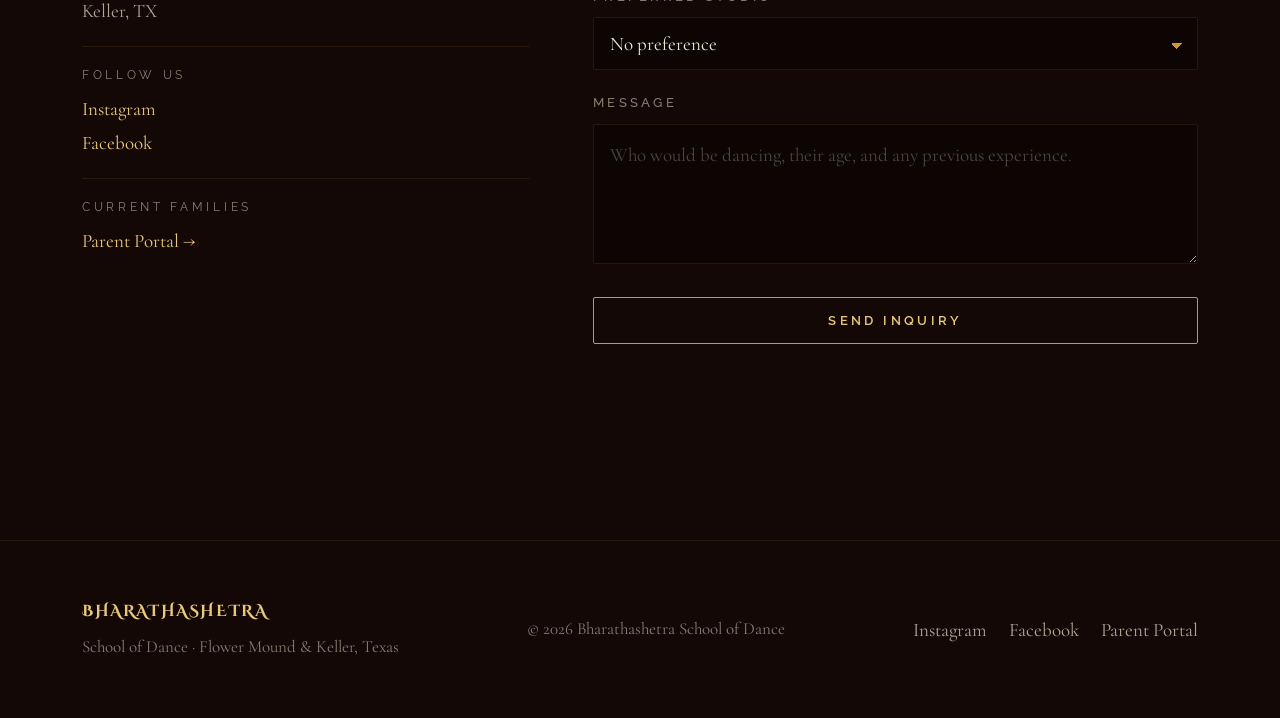
==== commit 063a1628: "Fix dancer names hidden behind slideshow photo" ====
--- a/site/index.html
+++ b/site/index.html
@@ -577,7 +577,8 @@
   width:100%;height:100%;object-fit:contain;
 }
 .slide .cap{
-  position:absolute;left:0;right:0;bottom:0;padding:56px 28px 22px;
+  /* Must sit above .slide img, which is z-index:1 for the blurred backdrop */
+  position:absolute;z-index:2;left:0;right:0;bottom:0;padding:56px 28px 22px;
   background:linear-gradient(transparent,rgba(10,4,4,.92));text-align:center;
 }
 .slide .cap b{
